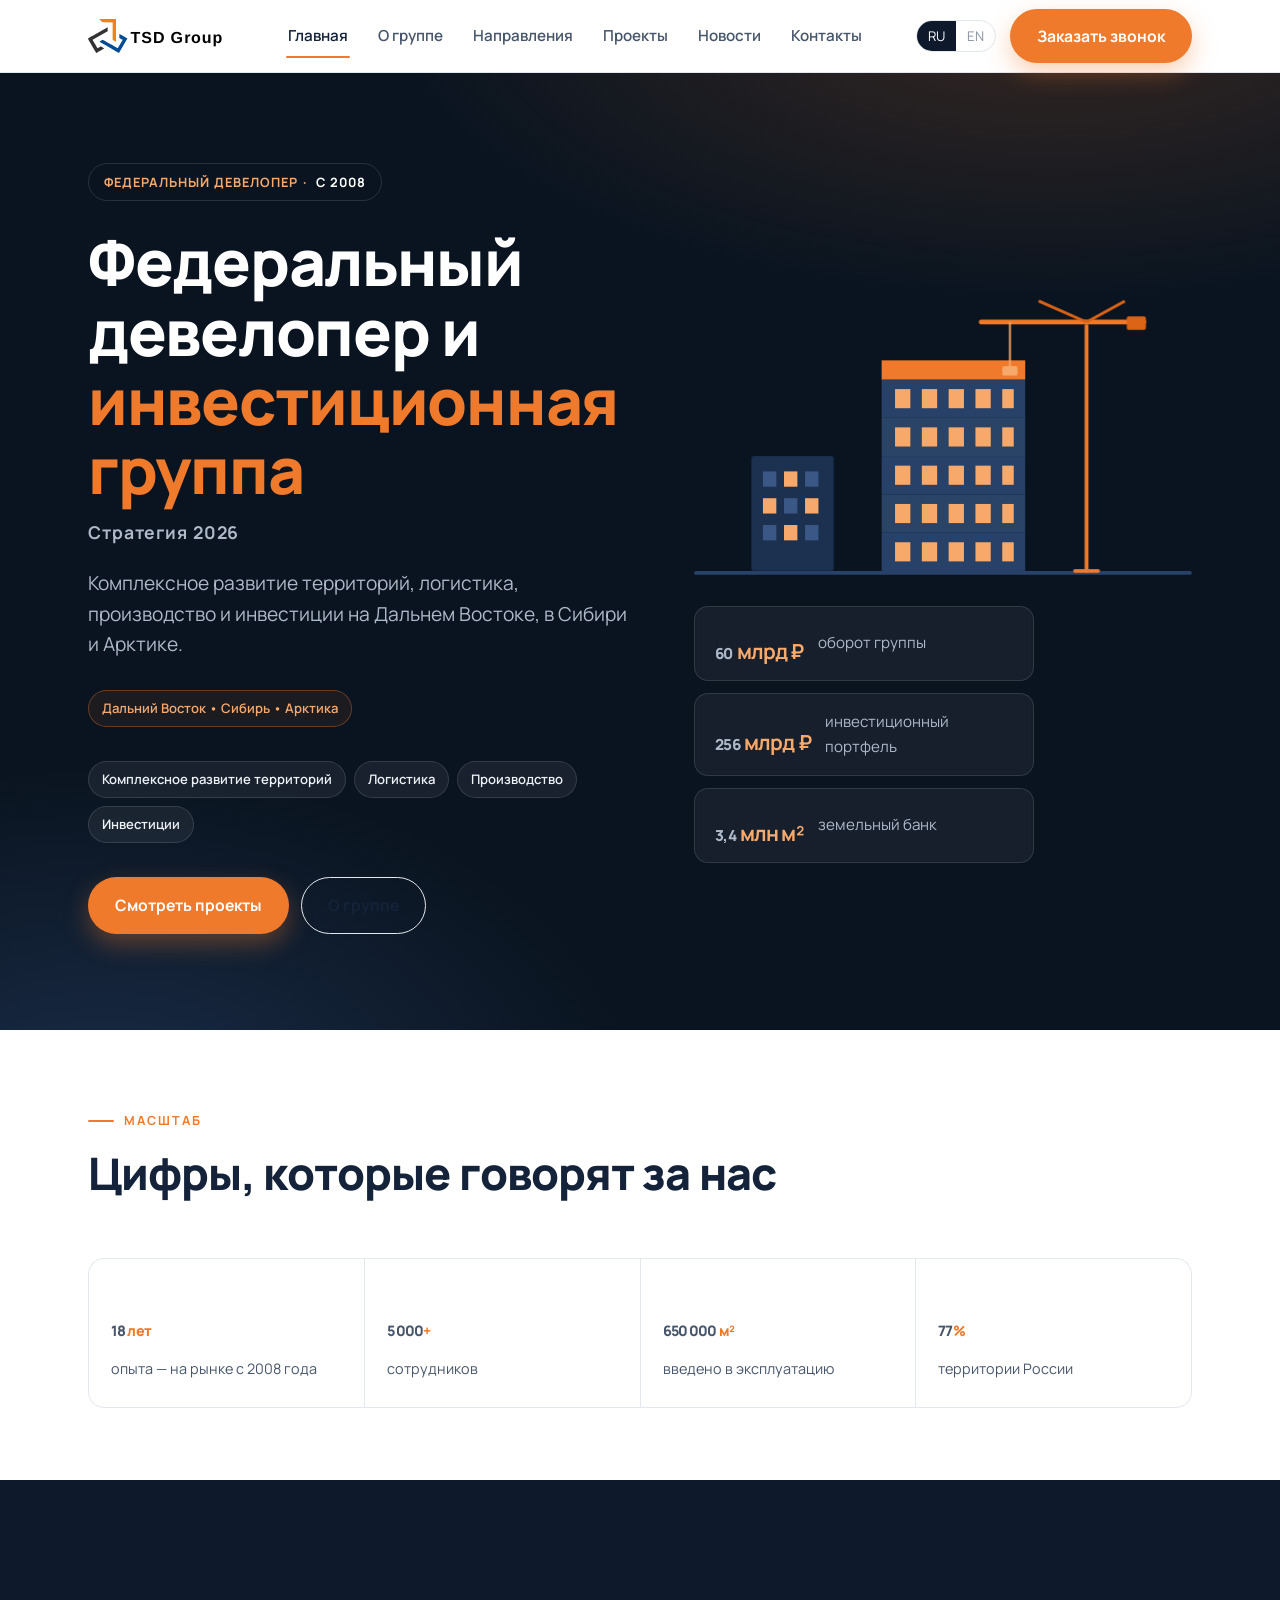
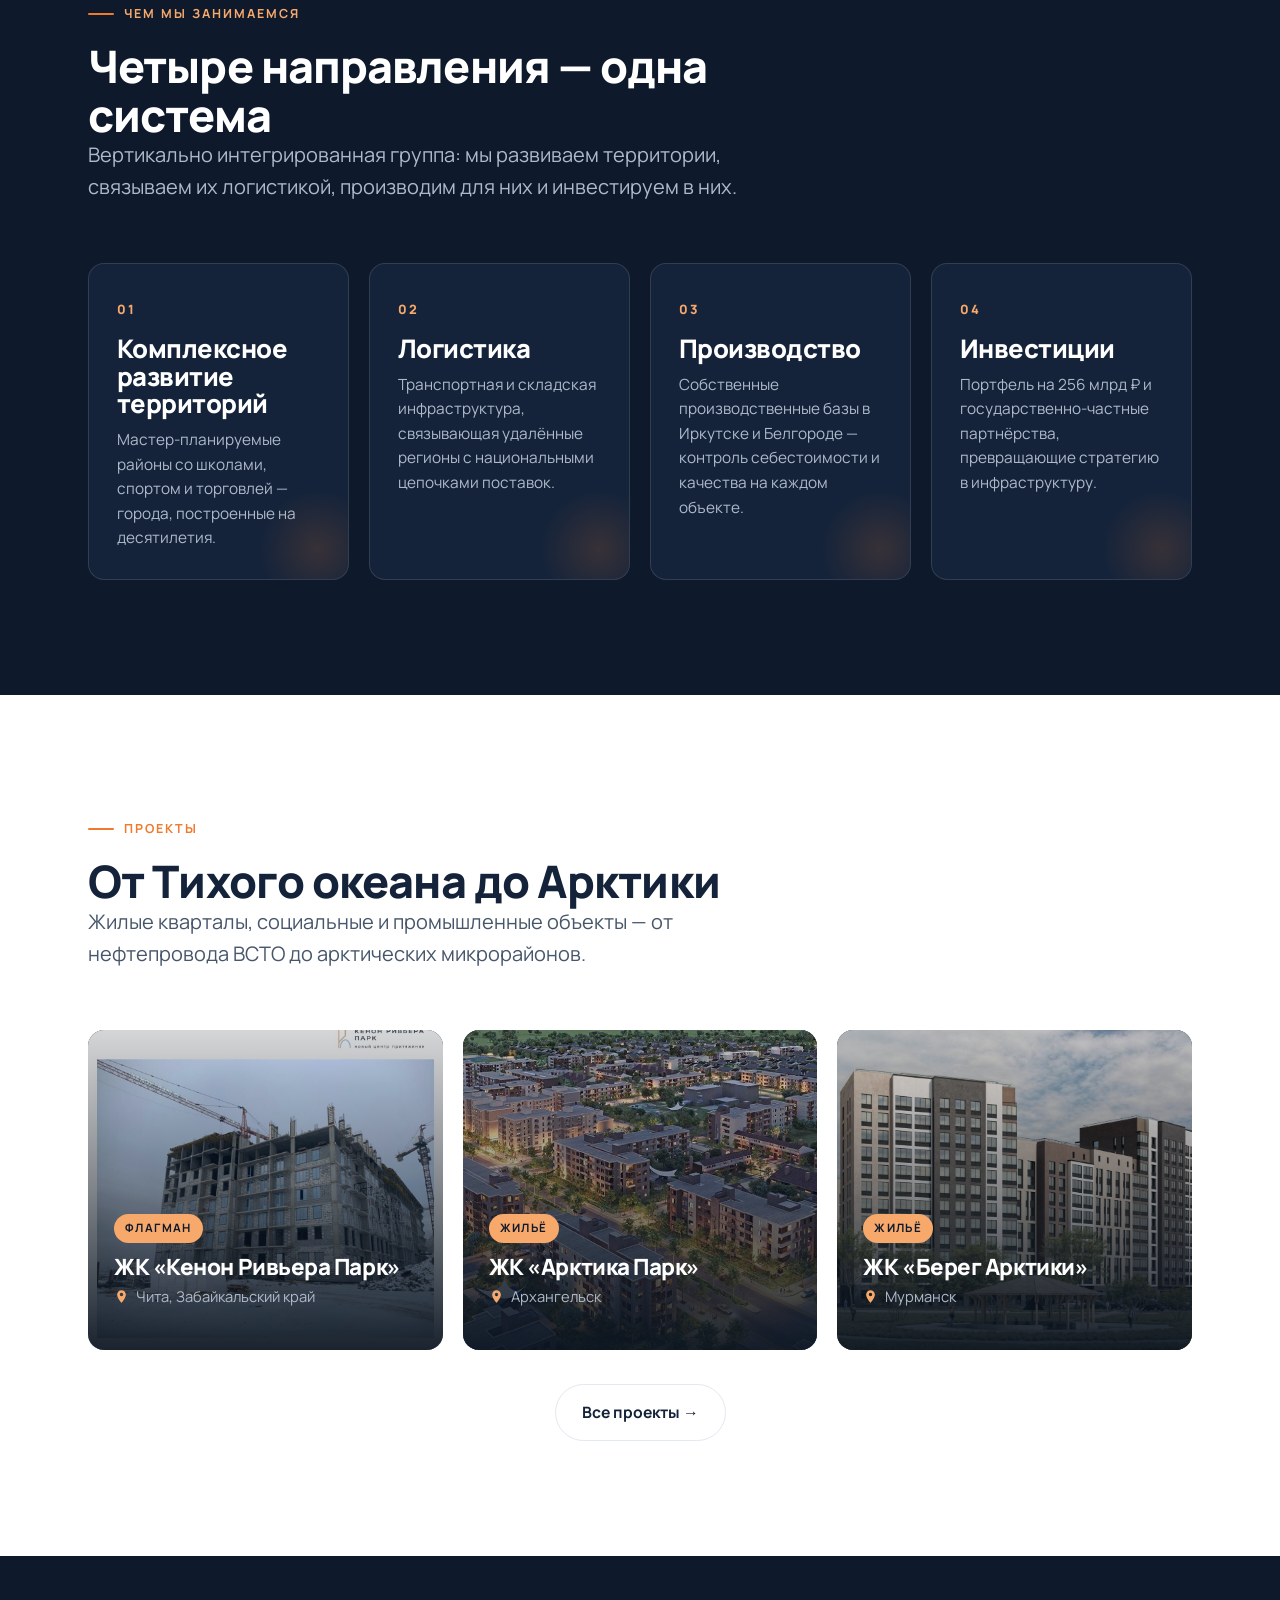
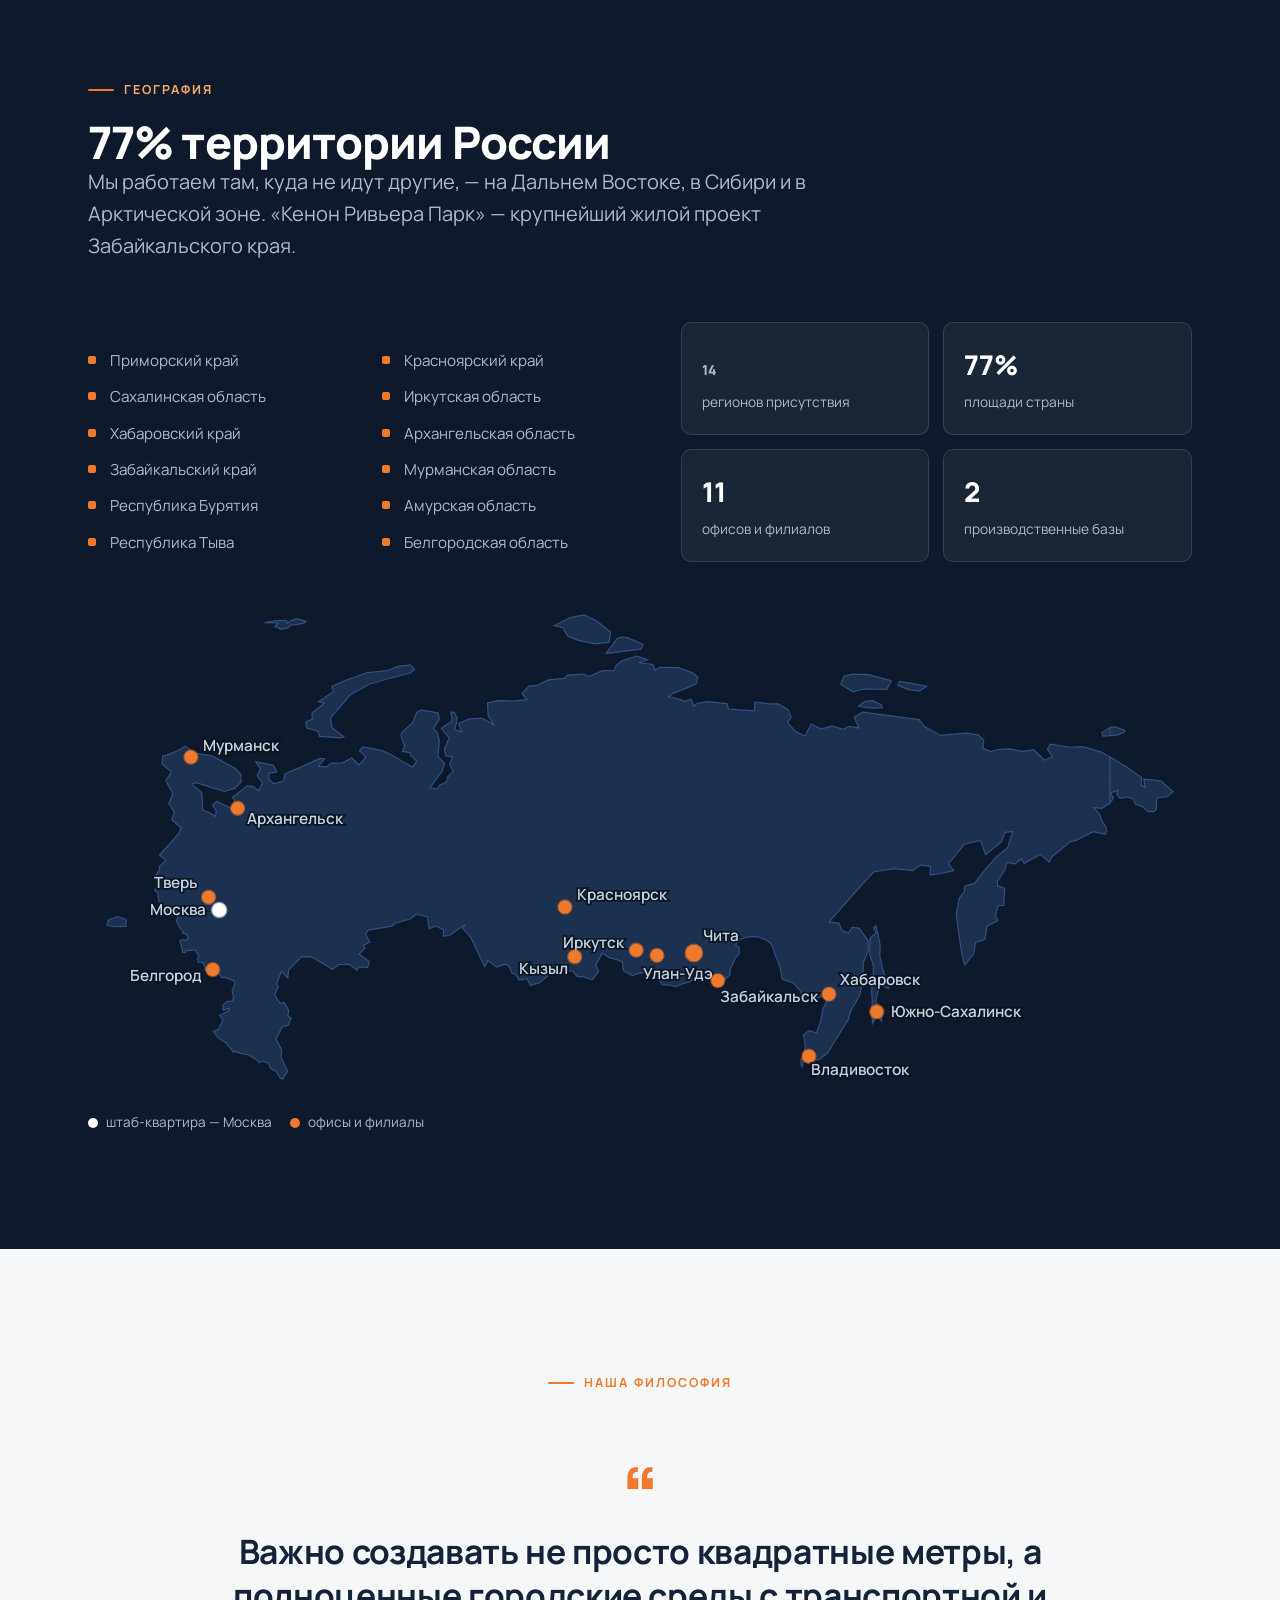
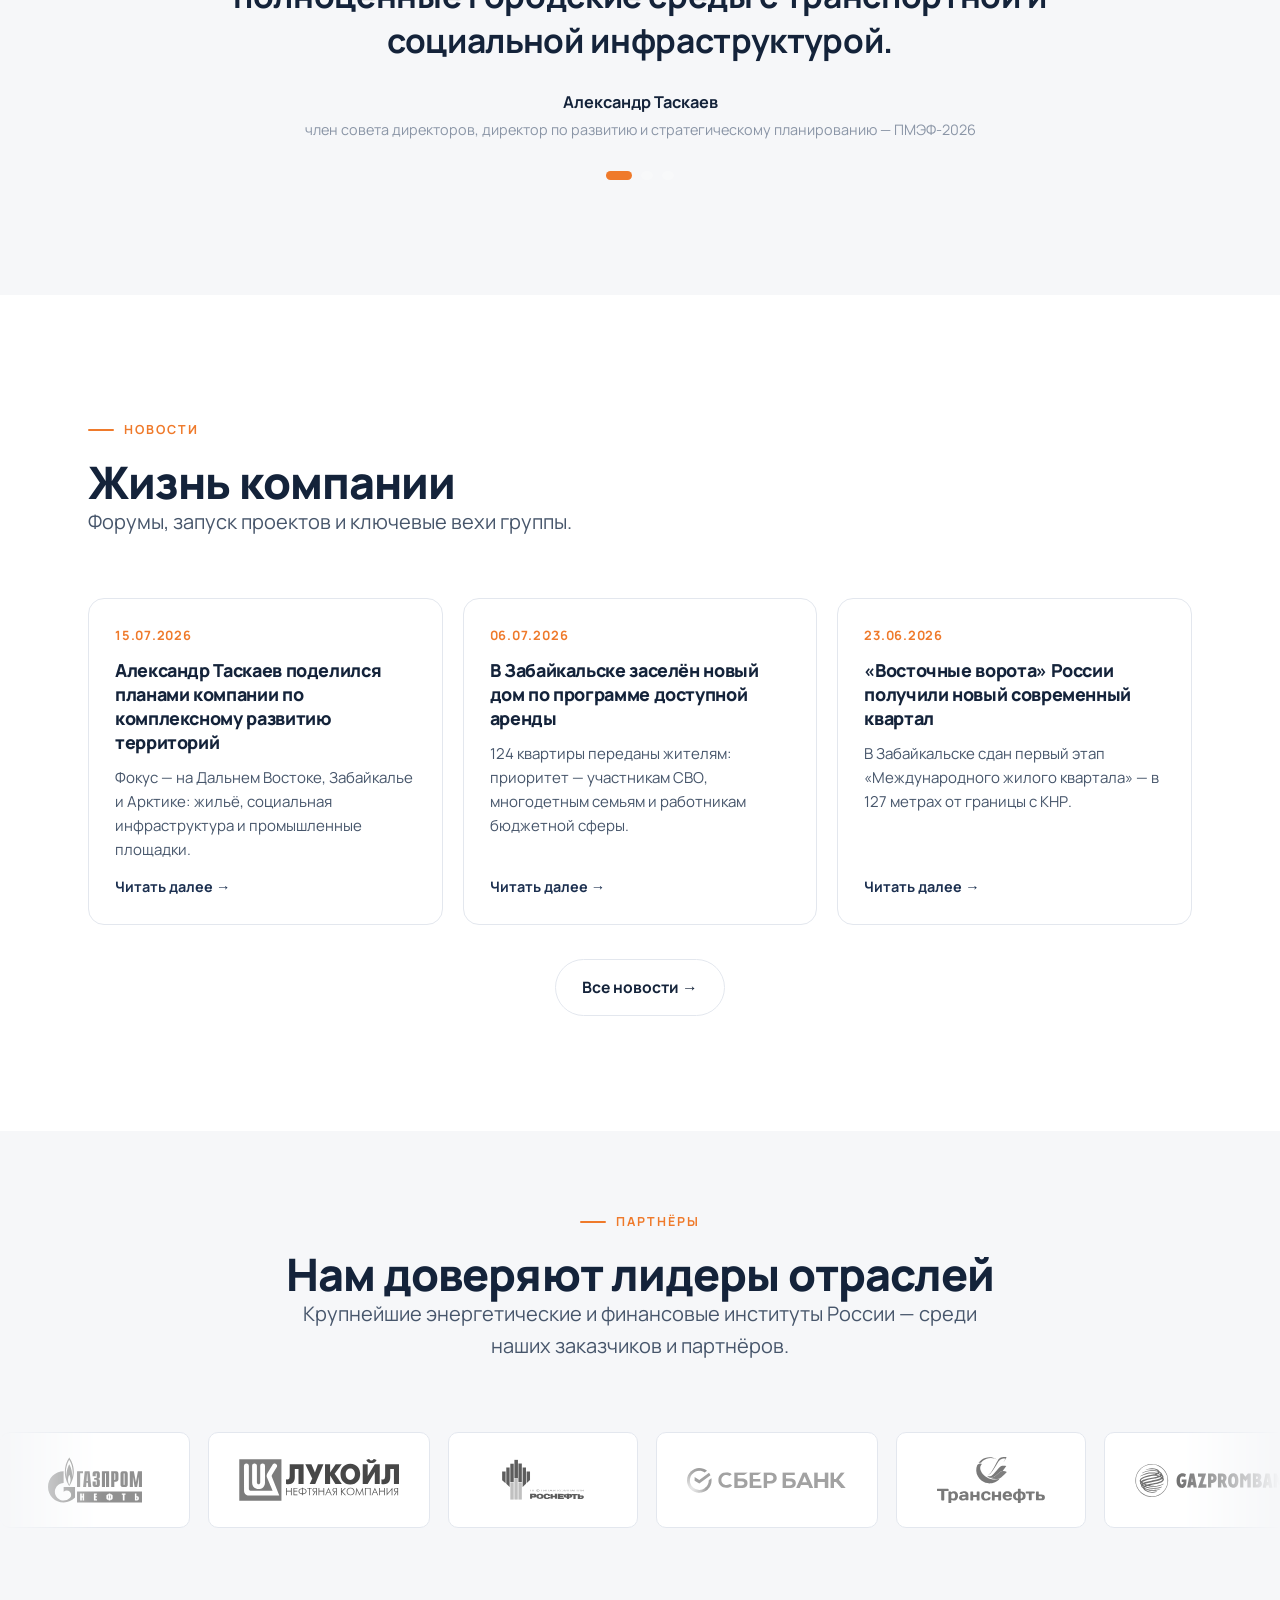
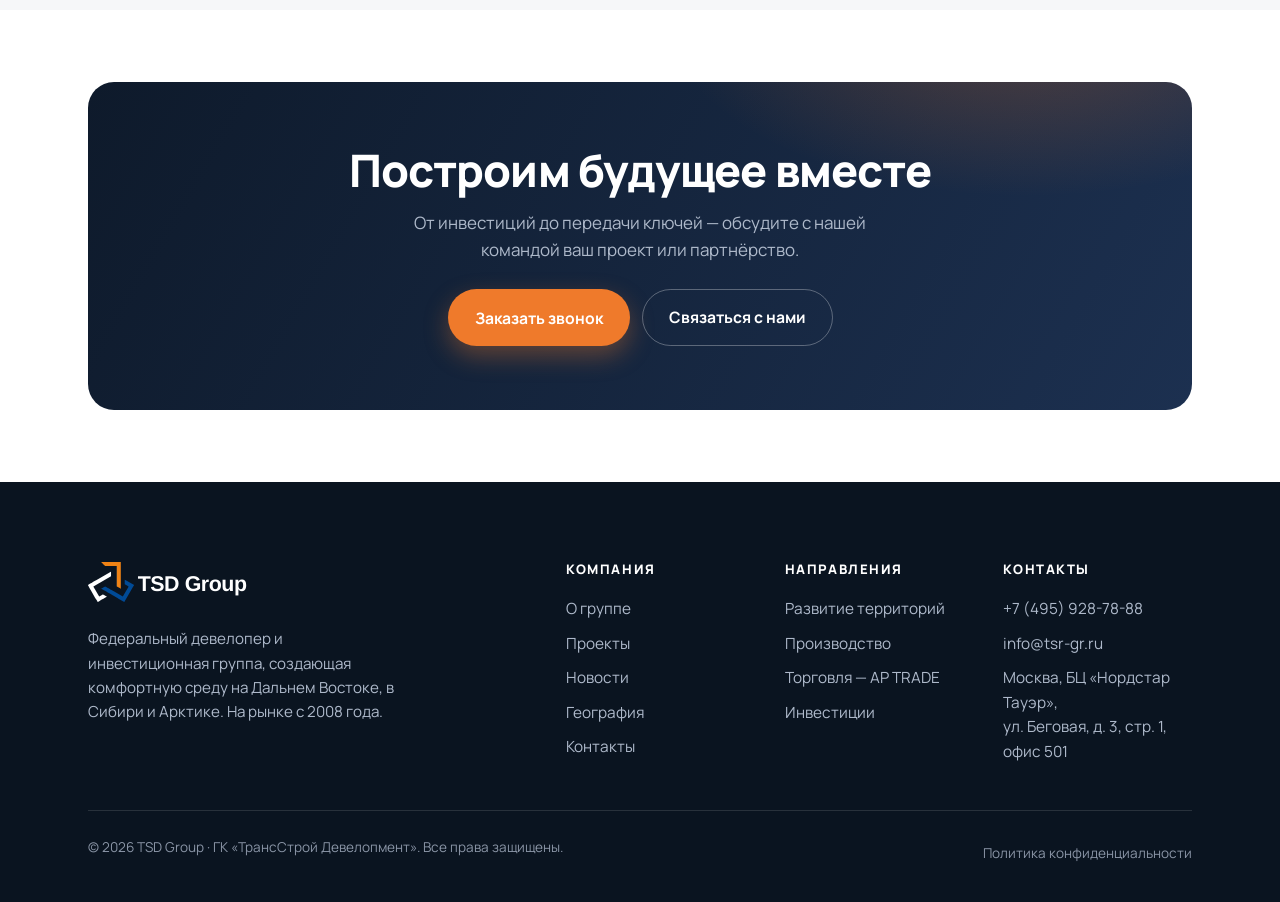
==== index.html @ 7099c29d "Полный контент со старого сайта: новости, партнёры, карта, 11 офисов, производство Данные (перенесен" ====
<!DOCTYPE html>
<html lang="ru">
<head>
  <meta charset="UTF-8" />
  <meta name="viewport" content="width=device-width, initial-scale=1" />
  <title>TSD Group — федеральный девелопер и инвестиционная группа</title>
  <meta name="description" content="TSD Group (ГК «ТрансСтрой Девелопмент») — федеральный девелопер и инвестиционная группа. Комплексное развитие территорий, логистика, производство и инвестиции на Дальнем Востоке, в Сибири и Арктике." />
  <meta property="og:title" content="TSD Group — федеральный девелопер и инвестиционная группа" />
  <meta property="og:description" content="Комплексное развитие территорий, логистика, производство и инвестиции на 77% территории России." />
  <meta property="og:type" content="website" />
  <meta property="og:image" content="https://tsr-gr.ru/assets/img/projects/chita.jpg" />
  <script type="application/ld+json">
  {
    "@context": "https://schema.org",
    "@type": "Organization",
    "name": "TSD Group — ГК «ТрансСтрой Девелопмент»",
    "url": "https://tsr-gr.ru",
    "logo": "https://tsr-gr.ru/assets/img/logo.svg",
    "foundingDate": "2008",
    "address": {
      "@type": "PostalAddress",
      "addressLocality": "Москва",
      "postalCode": "125284",
      "streetAddress": "БЦ «Нордстар Тауэр», ул. Беговая, д. 3, стр. 1, офис 501"
    },
    "contactPoint": {
      "@type": "ContactPoint",
      "telephone": "+7-495-928-78-88",
      "contactType": "customer service",
      "email": "info@tsr-gr.ru"
    }
  }
  </script>
  <link rel="icon" href="assets/img/favicon.svg" type="image/svg+xml" />
  <link rel="preload" href="assets/fonts/manrope-cyrillic.woff2" as="font" type="font/woff2" crossorigin />
  <link rel="preload" href="assets/fonts/manrope-latin.woff2" as="font" type="font/woff2" crossorigin />
  <link rel="stylesheet" href="assets/css/fonts.css" />
  <link rel="stylesheet" href="assets/css/style.css" />
</head>
<body>

  <!-- ============ HEADER ============ -->
  <header class="site-header">
    <div class="container nav">
      <a href="index.html" class="logo" aria-label="TSD Group — на главную">
        <img src="assets/img/logo.svg" alt="TSD Group" style="height:34px;width:auto" />
      </a>

      <nav class="nav__links" aria-label="Основная навигация">
        <a class="nav__link is-active" href="index.html" data-i18n="nav.home">Главная</a>
        <a class="nav__link" href="about.html" data-i18n="nav.about">О группе</a>
        <a class="nav__link" href="services.html" data-i18n="nav.services">Направления</a>
        <a class="nav__link" href="projects.html" data-i18n="nav.projects">Проекты</a>
        <a class="nav__link" href="news.html" data-i18n="nav.news">Новости</a>
        <a class="nav__link" href="contacts.html" data-i18n="nav.contacts">Контакты</a>
      </nav>

      <div class="nav__right">
        <div class="lang" role="group" aria-label="Язык / Language">
          <button data-lang="ru" class="is-active">RU</button>
          <button data-lang="en">EN</button>
        </div>
        <button class="btn btn--primary nav__cta" data-open-callback data-i18n="nav.call">Заказать звонок</button>
        <button class="burger" aria-label="Меню" aria-expanded="false">
          <span></span><span></span><span></span>
        </button>
      </div>
    </div>
  </header>

  <!-- ============ MOBILE DRAWER ============ -->
  <div class="drawer" id="drawer">
    <a href="index.html" data-i18n="nav.home">Главная <span>01</span></a>
    <a href="about.html" data-i18n="nav.about">О группе <span>02</span></a>
    <a href="services.html" data-i18n="nav.services">Направления <span>03</span></a>
    <a href="projects.html" data-i18n="nav.projects">Проекты <span>04</span></a>
    <a href="news.html" data-i18n="nav.news">Новости <span>05</span></a>
    <a href="contacts.html" data-i18n="nav.contacts">Контакты <span>06</span></a>
    <div class="drawer__foot">
      <p>+7 (495) 928-78-88</p>
      <a href="mailto:info@tsr-gr.ru">info@tsr-gr.ru</a>
    </div>
  </div>

  <!-- ============ HERO ============ -->
  <section class="hero">
    <div class="container hero__grid">
      <div class="hero__copy">
        <span class="hero__badge" data-i18n="hero.badge">Федеральный девелопер · <b>с 2008</b></span>
        <h1><span data-i18n="hero.title">Федеральный девелопер и <span class="accent">инвестиционная группа</span></span></h1>
        <p class="hero__year" data-i18n="hero.year">Стратегия 2026</p>
        <p class="hero__sub" data-i18n="hero.sub">Комплексное развитие территорий, логистика, производство и инвестиции на Дальнем Востоке, в Сибири и Арктике.</p>

        <div class="hero__tags">
          <span class="hero__tag hero__tag--geo" data-i18n="hero.geo">Дальний Восток • Сибирь • Арктика</span>
        </div>
        <div class="hero__tags">
          <span class="hero__tag" data-i18n="hero.tag1">Комплексное развитие территорий</span>
          <span class="hero__tag" data-i18n="hero.tag2">Логистика</span>
          <span class="hero__tag" data-i18n="hero.tag3">Производство</span>
          <span class="hero__tag" data-i18n="hero.tag4">Инвестиции</span>
        </div>

        <div class="hero__actions">
          <a href="projects.html" class="btn btn--primary" data-i18n="hero.cta1">Смотреть проекты</a>
          <a href="about.html" class="btn btn--ghost" data-i18n="hero.cta2">О группе</a>
        </div>
      </div>

      <div class="hero__side">
        <div class="hero__visual" aria-hidden="true">
          <!-- Animated construction scene -->
          <svg class="build-scene" viewBox="0 0 520 380" fill="none" xmlns="http://www.w3.org/2000/svg" role="img" aria-label="Строящийся жилой дом">
            <rect x="0" y="352" width="520" height="4" rx="2" fill="#274169"/>
            <g class="floor" style="animation-delay:.05s"><rect x="60" y="232" width="86" height="120" rx="3" fill="#1c3050"/></g>
            <rect class="win" style="animation-delay:.5s" x="72"  y="248" width="14" height="16" fill="#3a5786"/>
            <rect class="win" style="animation-delay:.6s" x="94"  y="248" width="14" height="16" fill="#f7a86b"/>
            <rect class="win" style="animation-delay:.7s" x="116" y="248" width="14" height="16" fill="#3a5786"/>
            <rect class="win" style="animation-delay:.6s" x="72"  y="276" width="14" height="16" fill="#f7a86b"/>
            <rect class="win" style="animation-delay:.7s" x="94"  y="276" width="14" height="16" fill="#3a5786"/>
            <rect class="win" style="animation-delay:.8s" x="116" y="276" width="14" height="16" fill="#f7a86b"/>
            <rect class="win" style="animation-delay:.7s" x="72"  y="304" width="14" height="16" fill="#3a5786"/>
            <rect class="win" style="animation-delay:.8s" x="94"  y="304" width="14" height="16" fill="#f7a86b"/>
            <rect class="win" style="animation-delay:.9s" x="116" y="304" width="14" height="16" fill="#3a5786"/>
            <g class="floor" style="animation-delay:.15s"><rect x="196" y="312" width="150" height="40" fill="#274169"/></g>
            <g class="floor" style="animation-delay:.30s"><rect x="196" y="272" width="150" height="40" fill="#2a4468"/></g>
            <g class="floor" style="animation-delay:.45s"><rect x="196" y="232" width="150" height="40" fill="#274169"/></g>
            <g class="floor" style="animation-delay:.60s"><rect x="196" y="192" width="150" height="40" fill="#2a4468"/></g>
            <g class="floor" style="animation-delay:.75s"><rect x="196" y="152" width="150" height="40" fill="#274169"/></g>
            <g class="floor" style="animation-delay:.90s"><rect x="196" y="132" width="150" height="20" fill="#ef7a2b"/></g>
            <g fill="#f7a86b">
              <rect class="win" style="animation-delay:1.0s" x="210" y="322" width="16" height="20"/>
              <rect class="win" style="animation-delay:1.1s" x="238" y="322" width="16" height="20"/>
              <rect class="win" style="animation-delay:1.0s" x="266" y="322" width="16" height="20"/>
              <rect class="win" style="animation-delay:1.2s" x="294" y="322" width="16" height="20"/>
              <rect class="win" style="animation-delay:1.3s" x="322" y="322" width="12" height="20"/>
              <rect class="win" style="animation-delay:1.1s" x="210" y="282" width="16" height="20"/>
              <rect class="win" style="animation-delay:1.2s" x="238" y="282" width="16" height="20"/>
              <rect class="win" style="animation-delay:1.0s" x="266" y="282" width="16" height="20"/>
              <rect class="win" style="animation-delay:1.3s" x="294" y="282" width="16" height="20"/>
              <rect class="win" style="animation-delay:1.1s" x="322" y="282" width="12" height="20"/>
              <rect class="win" style="animation-delay:1.2s" x="210" y="242" width="16" height="20"/>
              <rect class="win" style="animation-delay:1.3s" x="238" y="242" width="16" height="20"/>
              <rect class="win" style="animation-delay:1.4s" x="266" y="242" width="16" height="20"/>
              <rect class="win" style="animation-delay:1.2s" x="294" y="242" width="16" height="20"/>
              <rect class="win" style="animation-delay:1.3s" x="322" y="242" width="12" height="20"/>
              <rect class="win" style="animation-delay:1.4s" x="210" y="202" width="16" height="20"/>
              <rect class="win" style="animation-delay:1.5s" x="238" y="202" width="16" height="20"/>
              <rect class="win" style="animation-delay:1.4s" x="266" y="202" width="16" height="20"/>
              <rect class="win" style="animation-delay:1.5s" x="294" y="202" width="16" height="20"/>
              <rect class="win" style="animation-delay:1.6s" x="322" y="202" width="12" height="20"/>
              <rect class="win" style="animation-delay:1.5s" x="210" y="162" width="16" height="20"/>
              <rect class="win" style="animation-delay:1.6s" x="238" y="162" width="16" height="20"/>
              <rect class="win" style="animation-delay:1.7s" x="266" y="162" width="16" height="20"/>
              <rect class="win" style="animation-delay:1.6s" x="294" y="162" width="16" height="20"/>
              <rect class="win" style="animation-delay:1.7s" x="322" y="162" width="12" height="20"/>
            </g>
            <g stroke="#ef7a2b" stroke-width="4" stroke-linecap="round">
              <line x1="410" y1="352" x2="410" y2="96"/>
              <line x1="398" y1="352" x2="422" y2="352"/>
            </g>
            <g class="crane-arm">
              <line x1="300" y1="92" x2="470" y2="92" stroke="#ef7a2b" stroke-width="5" stroke-linecap="round"/>
              <line x1="410" y1="92" x2="360" y2="70" stroke="#db6417" stroke-width="3"/>
              <line x1="410" y1="92" x2="450" y2="70" stroke="#db6417" stroke-width="3"/>
              <rect x="452" y="86" width="20" height="14" rx="2" fill="#db6417"/>
              <g class="crane-hook">
                <line x1="330" y1="92" x2="330" y2="138" stroke="#f7a86b" stroke-width="2"/>
                <rect x="322" y="138" width="16" height="10" rx="2" fill="#f7a86b"/>
              </g>
            </g>
          </svg>
        </div>

        <div class="hero__metrics">
          <div class="metric-chip">
            <b><span data-count="60">60</span><small data-i18n="metric.bn">млрд ₽</small></b>
            <span data-i18n="metric.turnover">оборот группы</span>
          </div>
          <div class="metric-chip">
            <b><span data-count="256">256</span><small data-i18n="metric.bn">млрд ₽</small></b>
            <span data-i18n="metric.portfolio">инвестиционный портфель</span>
          </div>
          <div class="metric-chip">
            <b><span data-count="3.4">3,4</span><small data-i18n="metric.m2">млн м²</small></b>
            <span data-i18n="metric.land">земельный банк</span>
          </div>
        </div>
      </div>
    </div>
  </section>

  <!-- ============ STATS ============ -->
  <section class="section section--tight">
    <div class="container">
      <div class="section-head reveal">
        <span class="eyebrow" data-i18n="stats.eyebrow">Масштаб</span>
        <h2 data-i18n="stats.title">Цифры, которые говорят за нас</h2>
      </div>
      <div class="stats reveal">
        <div class="stat"><b><span data-count="18">18</span><span class="u">&nbsp;лет</span></b><span data-i18n="stat.years">опыта — на рынке с 2008 года</span></div>
        <div class="stat"><b><span data-count="5000">5 000</span><span class="u">+</span></b><span data-i18n="stat.staff">сотрудников</span></div>
        <div class="stat"><b><span data-count="650000">650 000</span><span class="u"> м²</span></b><span data-i18n="stat.built">введено в эксплуатацию</span></div>
        <div class="stat"><b><span data-count="77">77</span><span class="u">%</span></b><span data-i18n="stat.coverage">территории России</span></div>
      </div>
    </div>
  </section>

  <!-- ============ DIRECTIONS ============ -->
  <section class="section section--dark" id="directions">
    <div class="container">
      <div class="section-head reveal">
        <span class="eyebrow" data-i18n="dir.eyebrow">Чем мы занимаемся</span>
        <h2 data-i18n="dir.title">Четыре направления — одна система</h2>
        <p class="lead" data-i18n="dir.sub">Вертикально интегрированная группа: мы развиваем территории, связываем их логистикой, производим для них и инвестируем в них.</p>
      </div>
      <div class="grid grid--4">
        <article class="dir reveal" data-delay="0">
          <span class="dir__n">01</span>
          <h3 data-i18n="dir1.t">Комплексное развитие территорий</h3>
          <p data-i18n="dir1.d">Мастер-планируемые районы со школами, спортом и торговлей — города, построенные на десятилетия.</p>
        </article>
        <article class="dir reveal" data-delay="1">
          <span class="dir__n">02</span>
          <h3 data-i18n="dir2.t">Логистика</h3>
          <p data-i18n="dir2.d">Транспортная и складская инфраструктура, связывающая удалённые регионы с национальными цепочками поставок.</p>
        </article>
        <article class="dir reveal" data-delay="2">
          <span class="dir__n">03</span>
          <h3 data-i18n="dir3.t">Производство</h3>
          <p data-i18n="dir3.d">Собственные производственные базы в Иркутске и Белгороде — контроль себестоимости и качества на каждом объекте.</p>
        </article>
        <article class="dir reveal" data-delay="3">
          <span class="dir__n">04</span>
          <h3 data-i18n="dir4.t">Инвестиции</h3>
          <p data-i18n="dir4.d">Портфель на 256 млрд ₽ и государственно-частные партнёрства, превращающие стратегию в инфраструктуру.</p>
        </article>
      </div>
    </div>
  </section>

  <!-- ============ PROJECTS ============ -->
  <section class="section" id="projects">
    <div class="container">
      <div class="section-head reveal">
        <span class="eyebrow" data-i18n="proj.eyebrow">Проекты</span>
        <h2 data-i18n="proj.title">От Тихого океана до Арктики</h2>
        <p class="lead" data-i18n="proj.sub">Жилые кварталы, социальные и промышленные объекты — от нефтепровода ВСТО до арктических микрорайонов.</p>
      </div>
      <div class="grid grid--3">
        <a href="projects.html" class="project project--photo reveal" data-delay="0">
          <div class="project__bg" style="background-image:url('assets/img/projects/chita.jpg')"></div>
          <div class="project__body">
            <span class="project__tag" data-i18n="proj.flag">Флагман</span>
            <h3>ЖК «Кенон Ривьера Парк»</h3>
            <span class="project__loc"><svg viewBox="0 0 24 24" fill="currentColor"><path d="M12 2a7 7 0 0 0-7 7c0 5 7 13 7 13s7-8 7-13a7 7 0 0 0-7-7zm0 9.5A2.5 2.5 0 1 1 12 6a2.5 2.5 0 0 1 0 5.5z"/></svg>Чита, Забайкальский край</span>
            <p data-i18n="proj.chita.d">Крупнейший жилой проект Забайкалья: 392 784 м², 6 468 квартир, дворы без машин у озера Кенон.</p>
          </div>
        </a>
        <a href="projects.html" class="project project--photo reveal" data-delay="1">
          <div class="project__bg" style="background-image:url('assets/img/projects/arkhangelsk.jpg')"></div>
          <div class="project__body">
            <span class="project__tag" data-i18n="proj.residential">Жильё</span>
            <h3>ЖК «Арктика Парк»</h3>
            <span class="project__loc"><svg viewBox="0 0 24 24" fill="currentColor"><path d="M12 2a7 7 0 0 0-7 7c0 5 7 13 7 13s7-8 7-13a7 7 0 0 0-7-7zm0 9.5A2.5 2.5 0 1 1 12 6a2.5 2.5 0 0 1 0 5.5z"/></svg>Архангельск</span>
            <p data-i18n="proj.arkhan.d">Микрорайон на 200 га и 1,1 млн м² жилья: школы, аквапарк, Дворец спорта. Инвестиции — 171 млрд ₽.</p>
          </div>
        </a>
        <a href="projects.html" class="project project--photo reveal" data-delay="2">
          <div class="project__bg" style="background-image:url('assets/img/projects/murmansk-bereg.jpg')"></div>
          <div class="project__body">
            <span class="project__tag" data-i18n="proj.residential">Жильё</span>
            <h3>ЖК «Берег Арктики»</h3>
            <span class="project__loc"><svg viewBox="0 0 24 24" fill="currentColor"><path d="M12 2a7 7 0 0 0-7 7c0 5 7 13 7 13s7-8 7-13a7 7 0 0 0-7-7zm0 9.5A2.5 2.5 0 1 1 12 6a2.5 2.5 0 0 1 0 5.5z"/></svg>Мурманск</span>
            <p data-i18n="proj.murmansk.d">Микрорайон на 225 390 м² и 3 941 квартиру за Полярным кругом. Инвестиции — 27 млрд ₽.</p>
          </div>
        </a>
      </div>
      <div style="text-align:center;margin-top:34px" class="reveal">
        <a href="projects.html" class="btn btn--ghost" style="border-color:var(--line)" data-i18n="proj.all">Все проекты →</a>
      </div>
    </div>
  </section>

  <!-- ============ GEOGRAPHY + MAP ============ -->
  <section class="section section--dark" id="geo">
    <div class="container">
      <div class="section-head reveal">
        <span class="eyebrow" data-i18n="geo.eyebrow">География</span>
        <h2 data-i18n="geo.title">77% территории России</h2>
        <p class="lead" data-i18n="geo.sub">Мы работаем там, куда не идут другие, — на Дальнем Востоке, в Сибири и в Арктической зоне. «Кенон Ривьера Парк» — крупнейший жилой проект Забайкальского края.</p>
      </div>
      <div class="geo">
        <div class="reveal">
          <ul class="geo__list">
            <li>Приморский край</li>
            <li>Сахалинская область</li>
            <li>Хабаровский край</li>
            <li>Забайкальский край</li>
            <li>Республика Бурятия</li>
            <li>Республика Тыва</li>
            <li>Красноярский край</li>
            <li>Иркутская область</li>
            <li>Архангельская область</li>
            <li>Мурманская область</li>
            <li>Амурская область</li>
            <li>Белгородская область</li>
          </ul>
        </div>
        <div class="geo__stats reveal" data-delay="1">
          <div class="geo__stat"><b><span data-count="14">14</span></b><span data-i18n="geo.s1">регионов присутствия</span></div>
          <div class="geo__stat"><b>77%</b><span data-i18n="geo.s2">площади страны</span></div>
          <div class="geo__stat"><b>11</b><span data-i18n="geo.s3">офисов и филиалов</span></div>
          <div class="geo__stat"><b>2</b><span data-i18n="geo.s4">производственные базы</span></div>
        </div>
      </div>
      <div class="map-wrap reveal">
        <svg class="rumap" viewBox="0 0 932 424" xmlns="http://www.w3.org/2000/svg" role="img" aria-label="Карта присутствия TSD Group: от Белгорода до Южно-Сахалинска">
<path class="land" d="M670.7,314.0 676.0,331.3 668.2,328.1 665.0,342.2 670.1,352.2 670.0,359.0 666.0,353.1 662.5,360.7 661.5,352.5 662.1,343.0 661.5,332.4 662.7,325.0 663.0,312.0 659.9,302.4 660.3,289.0 665.2,284.5 663.1,280.0 665.5,278.6 666.8,285.1 668.7,294.5 668.5,304.1 670.7,314.0ZM32.2,279.0 22.5,279.2 16.0,278.0 17.2,273.7 24.5,270.6 30.0,272.3 32.4,273.8 31.8,276.5 32.2,279.0ZM889.0,159.3 892.6,161.7 891.3,154.6 905.7,156.1 916.0,165.2 910.8,169.5 902.1,170.5 902.0,180.0 899.9,182.0 894.9,181.8 890.9,178.3 883.9,175.5 882.7,171.3 877.3,169.7 871.3,170.9 868.5,167.5 869.6,163.9 863.3,166.2 865.7,170.8 862.7,174.9 862.7,136.0 875.6,143.5 889.4,153.2 889.0,159.3ZM862.7,117.8 856.9,118.3 855.9,115.2 862.7,111.1 862.7,117.8ZM869.6,117.2 862.7,117.8 862.7,111.1 863.3,110.7 867.8,110.7 875.5,113.5 875.0,114.8 869.6,117.2ZM670.5,94.5 662.5,94.6 651.6,93.5 650.7,93.0 655.7,89.1 662.3,88.2 669.8,92.0 670.5,94.5ZM708.1,76.2 702.0,80.1 693.6,79.2 683.8,75.4 685.0,72.2 694.9,73.7 708.1,76.2ZM678.3,71.6 674.2,78.8 654.7,78.5 645.9,80.9 635.5,74.5 638.3,67.8 645.3,66.0 659.2,66.4 678.3,71.6ZM216.0,118.9 212.9,119.7 195.6,118.5 194.2,114.1 184.7,111.5 183.9,106.2 189.3,104.1 189.1,98.8 199.6,90.5 194.7,89.3 207.4,80.7 205.9,76.3 217.8,71.1 235.2,64.8 252.8,63.0 261.8,59.4 272.1,58.1 275.8,62.0 272.2,65.0 253.5,69.9 237.4,74.5 221.0,83.8 213.1,93.3 204.8,102.7 205.9,110.9 216.0,118.9ZM477.0,57.8 478.5,62.6 483.3,60.2 498.7,60.4 510.6,65.1 514.9,68.8 513.5,73.9 507.7,76.7 493.8,82.2 489.9,85.1 496.4,86.4 504.2,88.9 509.0,87.1 511.7,93.3 514.0,90.8 522.4,89.2 539.4,90.9 540.7,95.4 562.7,96.9 563.0,89.4 574.2,91.1 582.7,91.1 591.2,96.2 593.6,102.5 590.5,106.6 597.1,114.2 605.4,118.2 610.5,108.0 619.0,112.4 628.0,109.7 638.2,112.7 642.1,110.0 650.8,111.4 646.9,102.3 653.9,98.1 701.6,104.4 706.1,110.2 719.9,117.7 741.3,115.8 751.8,117.4 756.2,121.5 755.5,128.6 762.0,131.4 769.1,129.4 778.5,129.1 788.4,131.1 798.4,130.0 807.6,138.7 814.2,135.5 809.9,129.3 812.3,125.0 829.1,127.7 840.1,127.1 855.3,131.8 862.7,136.0 862.7,174.9 862.6,175.0 855.8,179.3 849.0,178.6 853.8,183.8 856.9,191.8 859.3,194.5 860.0,198.5 858.6,201.1 848.7,199.0 834.0,206.3 829.3,207.4 821.2,214.3 813.5,220.3 811.6,224.7 804.1,218.0 790.3,225.7 787.9,222.0 782.8,226.2 775.7,224.9 774.0,231.3 767.7,240.8 767.9,244.7 773.9,246.9 773.2,261.1 768.3,261.5 766.0,269.6 768.2,273.9 759.0,278.8 757.2,290.0 749.3,292.4 747.7,302.3 740.1,311.4 738.2,304.7 735.9,290.4 732.9,268.7 735.5,255.2 739.9,249.3 740.2,244.8 748.4,242.6 757.9,230.3 766.9,220.2 776.4,212.4 780.7,198.7 774.3,199.5 771.1,207.5 757.7,218.3 753.4,206.3 739.7,209.6 726.5,226.0 730.9,231.9 719.1,234.5 710.9,235.5 711.3,228.4 703.1,227.0 696.6,231.8 680.4,230.1 663.1,233.0 645.9,252.0 625.7,275.1 634.0,276.3 636.6,282.4 641.8,284.6 645.1,279.7 650.9,280.4 658.6,291.1 658.7,299.4 654.6,309.2 654.2,320.8 651.8,336.5 643.8,350.6 642.0,357.3 634.9,368.7 627.8,380.0 624.4,385.8 617.3,391.5 614.0,391.6 610.7,386.9 603.6,394.0 602.8,397.3 602.0,395.6 602.0,390.6 604.7,390.3 605.4,378.8 604.1,370.4 608.6,367.0 615.0,368.7 618.5,359.2 620.4,348.5 622.4,344.9 625.2,336.1 616.5,339.0 611.9,342.9 603.9,342.9 601.7,333.7 595.5,326.7 586.3,323.6 584.3,314.1 582.5,308.1 580.5,303.9 577.2,294.0 572.6,290.4 564.7,287.5 557.7,287.8 551.1,289.5 546.8,294.4 549.7,296.7 549.7,302.1 546.8,305.2 542.0,315.6 542.1,319.9 534.6,326.1 528.3,322.4 522.0,323.2 519.2,319.9 516.1,318.9 508.3,325.7 501.4,327.4 496.5,329.8 489.9,328.2 485.0,328.3 481.8,323.3 476.6,318.6 471.3,317.3 464.6,318.6 459.6,320.4 452.1,316.3 451.1,309.0 444.9,306.5 440.1,305.3 434.2,301.3 428.7,311.4 430.9,317.2 425.8,324.0 418.1,321.5 412.9,321.1 409.3,316.6 403.8,316.4 399.2,313.4 391.2,318.0 381.1,326.5 375.5,328.1 373.5,328.9 370.7,323.0 363.9,324.3 361.6,320.1 357.9,318.2 355.4,312.6 352.5,310.8 344.9,313.3 337.6,307.7 334.8,312.8 323.0,288.0 316.3,280.5 318.2,277.4 305.0,286.6 299.9,287.2 300.3,281.9 293.6,278.5 288.0,280.9 286.4,270.8 276.9,268.7 272.1,272.7 258.9,276.3 256.4,278.7 236.6,282.1 234.2,285.5 238.0,292.2 232.9,294.7 233.9,297.4 228.8,302.1 237.4,308.8 236.1,313.5 228.7,313.1 227.1,316.0 220.4,310.9 212.0,311.1 206.4,315.2 200.1,311.3 188.5,304.5 180.3,304.7 169.4,315.4 168.7,322.5 163.3,316.8 159.1,327.6 160.6,329.6 157.5,337.0 162.0,343.6 165.9,343.3 169.3,349.8 168.8,354.9 171.5,356.5 169.1,362.2 163.9,363.9 158.7,373.9 163.5,383.2 163.0,389.8 168.7,401.3 165.6,405.2 164.7,407.7 162.3,407.1 158.7,401.1 157.2,400.8 153.9,398.5 152.3,394.5 147.4,392.5 144.2,394.0 143.2,392.2 136.0,387.5 128.3,385.9 123.8,384.3 123.2,385.4 116.4,377.2 110.4,373.5 105.8,367.7 109.7,366.2 114.1,358.0 111.1,354.1 118.9,350.1 118.8,348.0 114.0,349.6 114.2,345.2 116.9,342.5 122.0,341.8 122.8,338.5 121.7,333.2 123.8,328.0 123.8,325.2 116.0,322.0 112.9,322.1 109.6,317.5 105.6,319.1 98.9,315.6 99.0,313.7 97.1,309.5 92.9,309.0 92.5,306.0 93.8,304.0 90.4,298.5 84.9,299.4 83.3,298.9 82.0,301.1 80.0,300.7 78.7,294.5 77.5,291.3 78.5,290.3 82.8,290.7 84.8,288.5 83.3,285.9 79.7,284.2 80.1,282.5 77.9,280.7 74.6,274.3 75.7,271.6 75.2,267.1 70.0,264.7 67.3,265.9 66.5,263.5 61.0,261.0 59.3,255.2 58.8,250.5 56.3,248.3 58.5,245.2 57.0,236.1 60.7,230.4 59.9,228.7 65.9,223.3 60.4,218.7 71.7,206.2 76.6,200.6 78.6,195.6 70.8,188.9 72.9,182.5 68.2,175.2 71.7,166.9 65.6,155.8 70.5,148.4 62.4,141.9 63.2,135.0 67.4,134.1 76.4,130.2 81.9,126.8 90.5,132.7 105.0,135.1 124.9,146.1 129.0,150.7 129.3,157.2 123.5,162.4 114.9,165.0 91.3,157.6 87.4,158.8 96.0,166.0 96.4,170.5 96.7,180.5 103.5,183.4 107.6,186.0 108.3,181.2 105.1,177.0 108.5,173.3 121.3,179.4 125.7,177.0 122.1,169.9 134.5,160.3 139.3,160.9 144.3,164.3 147.3,157.6 142.9,151.8 145.5,145.9 141.6,139.9 156.4,143.0 159.4,148.5 152.7,149.7 152.8,155.1 156.9,158.5 165.1,156.3 166.4,150.1 177.4,145.5 195.8,137.1 199.8,137.5 194.6,143.5 201.2,144.5 204.9,141.2 214.8,140.9 222.7,136.8 228.7,142.7 234.7,136.3 229.2,130.6 231.9,127.4 247.5,130.3 254.8,133.4 274.0,144.5 277.5,139.4 272.1,134.3 272.0,132.2 265.6,131.2 267.3,126.6 264.5,119.0 264.4,115.9 274.1,107.0 277.6,98.1 281.5,96.2 295.5,98.8 296.6,104.2 291.6,112.1 294.9,115.3 296.6,122.1 295.4,135.5 301.2,141.5 298.9,148.0 288.6,161.9 294.6,163.3 296.7,159.8 302.5,157.3 303.9,152.4 308.5,147.8 305.4,142.2 307.9,135.8 302.1,135.0 300.8,129.5 305.0,119.7 298.2,111.8 307.6,105.2 306.4,98.2 309.1,98.0 311.8,103.4 309.7,112.9 315.4,114.6 313.0,107.6 321.8,103.8 332.8,103.2 342.5,108.8 337.8,100.7 337.3,90.3 346.5,88.3 359.2,88.7 370.6,87.4 366.4,82.3 372.5,75.9 378.5,75.7 388.8,70.8 402.7,69.5 404.5,66.8 418.4,65.9 422.7,68.1 434.5,62.9 444.2,63.1 445.7,58.9 450.7,54.7 463.2,50.7 472.3,53.9 465.1,56.3 477.0,57.8ZM467.0,44.8 437.3,48.5 446.9,35.7 451.2,34.6 455.2,35.2 468.6,40.8 467.0,44.8ZM182.2,22.9 175.1,24.2 170.4,24.9 169.6,26.5 163.5,28.1 157.7,25.8 160.7,22.8 149.0,22.5 159.3,20.7 167.3,20.6 168.4,23.2 171.4,20.8 176.4,19.2 184.2,21.4 182.2,22.9ZM439.9,39.1 428.4,40.4 413.7,37.5 404.9,33.8 400.9,26.8 393.7,24.9 407.4,18.2 418.8,16.0 429.1,20.9 441.2,30.4 439.9,39.1Z"/>
<g class="city city--hq"><circle class="halo" cx="110.8" cy="265.1" r="6"/><circle class="dot" cx="110.8" cy="265.1" r="6"/><text x="99.8" y="269.1" text-anchor="end">Москва</text></g>
<g class="city city--n"><circle class="halo" cx="101.8" cy="254.3" r="5.5"/><circle class="dot" cx="101.8" cy="254.3" r="5.5"/><text x="92.8" y="246.3" text-anchor="end">Тверь</text></g>
<g class="city city--n"><circle class="halo" cx="105.3" cy="315.4" r="5.5"/><circle class="dot" cx="105.3" cy="315.4" r="5.5"/><text x="96.3" y="325.4" text-anchor="end">Белгород</text></g>
<g class="city city--n"><circle class="halo" cx="126.3" cy="179.2" r="5.5"/><circle class="dot" cx="126.3" cy="179.2" r="5.5"/><text x="134.3" y="192.2" text-anchor="start">Архангельск</text></g>
<g class="city city--n"><circle class="halo" cx="86.9" cy="136.0" r="5.5"/><circle class="dot" cx="86.9" cy="136.0" r="5.5"/><text x="96.9" y="131.0" text-anchor="start">Мурманск</text></g>
<g class="city city--n"><circle class="halo" cx="402.6" cy="262.6" r="5.5"/><circle class="dot" cx="402.6" cy="262.6" r="5.5"/><text x="412.6" y="256.6" text-anchor="start">Красноярск</text></g>
<g class="city city--n"><circle class="halo" cx="462.8" cy="299.0" r="5.5"/><circle class="dot" cx="462.8" cy="299.0" r="5.5"/><text x="452.8" y="297.0" text-anchor="end">Иркутск</text></g>
<g class="city city--n"><circle class="halo" cx="410.9" cy="304.5" r="5.5"/><circle class="dot" cx="410.9" cy="304.5" r="5.5"/><text x="404.9" y="319.5" text-anchor="end">Кызыл</text></g>
<g class="city city--n"><circle class="halo" cx="480.3" cy="303.4" r="5.5"/><circle class="dot" cx="480.3" cy="303.4" r="5.5"/><text x="468.3" y="323.4" text-anchor="start">Улан-Удэ</text></g>
<g class="city city--flag"><circle class="halo" cx="511.5" cy="301.4" r="7"/><circle class="dot" cx="511.5" cy="301.4" r="7"/><text x="519.5" y="291.4" text-anchor="start">Чита</text></g>
<g class="city city--n"><circle class="halo" cx="531.7" cy="324.7" r="5.5"/><circle class="dot" cx="531.7" cy="324.7" r="5.5"/><text x="533.7" y="342.7" text-anchor="start">Забайкальск</text></g>
<g class="city city--n"><circle class="halo" cx="625.5" cy="336.1" r="5.5"/><circle class="dot" cx="625.5" cy="336.1" r="5.5"/><text x="634.5" y="328.1" text-anchor="start">Хабаровск</text></g>
<g class="city city--n"><circle class="halo" cx="608.6" cy="388.5" r="5.5"/><circle class="dot" cx="608.6" cy="388.5" r="5.5"/><text x="610.6" y="404.5" text-anchor="start">Владивосток</text></g>
<g class="city city--n"><circle class="halo" cx="665.9" cy="351.0" r="5.5"/><circle class="dot" cx="665.9" cy="351.0" r="5.5"/><text x="677.9" y="355.0" text-anchor="start">Южно-Сахалинск</text></g>
</svg>
        <div class="map-legend">
          <span class="hq"><i></i><span data-i18n="map.legend.hq">штаб-квартира — Москва</span></span>
          <span><i></i><span data-i18n="map.legend.office">офисы и филиалы</span></span>
        </div>
      </div>
    </div>
  </section>

  <!-- ============ QUOTES ============ -->
  <section class="section section--paper">
    <div class="container">
      <div class="section-head reveal" style="text-align:center;margin-inline:auto">
        <span class="eyebrow" style="justify-content:center" data-i18n="quote.eyebrow">Наша философия</span>
      </div>
      <div class="qslider reveal">
        <div class="qslide is-active">
          <div class="quote-block">
            <div class="mark">“</div>
            <blockquote data-i18n="quote1.t">Важно создавать не просто квадратные метры, а полноценные городские среды с транспортной и социальной инфраструктурой.</blockquote>
            <div class="quote-author"><b data-i18n="quote1.a">Александр Таскаев</b><span data-i18n="quote1.r">член совета директоров, директор по развитию и стратегическому планированию — ПМЭФ-2026</span></div>
          </div>
        </div>
        <div class="qslide">
          <div class="quote-block">
            <div class="mark">“</div>
            <blockquote data-i18n="quote2.t">Мы повышаем качество жизни людей и будущих поколений, используя передовые технологии и вклад лучших специалистов. Ответственность перед людьми — главное условие доверия к компании.</blockquote>
            <div class="quote-author"><b data-i18n="quote2.a">TSD Group</b><span data-i18n="quote2.r">миссия группы компаний</span></div>
          </div>
        </div>
        <div class="qslide">
          <div class="quote-block">
            <div class="mark">“</div>
            <blockquote data-i18n="quote3.t">Устойчивое развитие возможно только при сочетании промышленной базы, логистической инфраструктуры, девелоперских компетенций и международного партнёрства.</blockquote>
            <div class="quote-author"><b data-i18n="quote3.a">Александр Таскаев</b><span data-i18n="quote3.r">из интервью РБК ТВ, программа Industries SPB</span></div>
          </div>
        </div>
        <div class="qdots" role="tablist" aria-label="Цитаты"></div>
      </div>
    </div>
  </section>

  <!-- ============ NEWS ============ -->
  <section class="section">
    <div class="container">
      <div class="section-head reveal">
        <span class="eyebrow" data-i18n="news.eyebrow">Новости</span>
        <h2 data-i18n="news.title">Жизнь компании</h2>
        <p class="lead" data-i18n="news.sub">Форумы, запуск проектов и ключевые вехи группы.</p>
      </div>
      <div class="grid grid--3">
        <a href="news.html" class="news-card reveal" data-delay="0">
          <time datetime="2026-07-15">15.07.2026</time>
          <h3>Александр Таскаев поделился планами компании по комплексному развитию территорий</h3>
          <p>Фокус — на Дальнем Востоке, Забайкалье и Арктике: жильё, социальная инфраструктура и промышленные площадки.</p>
          <span class="more" data-i18n="news.open">Читать далее →</span>
        </a>
        <a href="news.html" class="news-card reveal" data-delay="1">
          <time datetime="2026-07-06">06.07.2026</time>
          <h3>В Забайкальске заселён новый дом по программе доступной аренды</h3>
          <p>124 квартиры переданы жителям: приоритет — участникам СВО, многодетным семьям и работникам бюджетной сферы.</p>
          <span class="more" data-i18n="news.open">Читать далее →</span>
        </a>
        <a href="news.html" class="news-card reveal" data-delay="2">
          <time datetime="2026-06-23">23.06.2026</time>
          <h3>«Восточные ворота» России получили новый современный квартал</h3>
          <p>В Забайкальске сдан первый этап «Международного жилого квартала» — в 127 метрах от границы с КНР.</p>
          <span class="more" data-i18n="news.open">Читать далее →</span>
        </a>
      </div>
      <div style="text-align:center;margin-top:34px" class="reveal">
        <a href="news.html" class="btn btn--ghost" style="border-color:var(--line)" data-i18n="news.all">Все новости →</a>
      </div>
    </div>
  </section>

  <!-- ============ PARTNERS ============ -->
  <section class="section section--paper section--tight">
    <div class="container">
      <div class="section-head reveal" style="text-align:center;margin-inline:auto">
        <span class="eyebrow" style="justify-content:center" data-i18n="part.eyebrow">Партнёры</span>
        <h2 data-i18n="part.title">Нам доверяют лидеры отраслей</h2>
        <p class="lead" style="margin-inline:auto" data-i18n="part.sub">Крупнейшие энергетические и финансовые институты России — среди наших заказчиков и партнёров.</p>
      </div>
    </div>
    <div class="marquee reveal" aria-label="Логотипы партнёров">
      <div class="marquee__track">
        <div class="partner"><img src="assets/img/partners/gazpromneft.svg" alt="Газпром нефть"></div>
        <div class="partner"><img src="assets/img/partners/lukoil.svg" alt="Лукойл"></div>
        <div class="partner"><img src="assets/img/partners/rosneft.svg" alt="Роснефть"></div>
        <div class="partner"><img src="assets/img/partners/sberbank.svg" alt="Сбербанк"></div>
        <div class="partner"><img src="assets/img/partners/transneft.svg" alt="Транснефть"></div>
        <div class="partner"><img src="assets/img/partners/gazprombank.svg" alt="Газпромбанк"></div>
        <div class="partner"><img src="assets/img/partners/pik.png" alt="ПИК"></div>
        <div class="partner"><img src="assets/img/partners/domrf.png" alt="ДОМ.РФ"></div>
        <div class="partner"><img src="assets/img/partners/psb.png" alt="ПСБ"></div>
        <div class="partner"><img src="assets/img/partners/gazpromneft.svg" alt="" aria-hidden="true"></div>
        <div class="partner"><img src="assets/img/partners/lukoil.svg" alt="" aria-hidden="true"></div>
        <div class="partner"><img src="assets/img/partners/rosneft.svg" alt="" aria-hidden="true"></div>
        <div class="partner"><img src="assets/img/partners/sberbank.svg" alt="" aria-hidden="true"></div>
        <div class="partner"><img src="assets/img/partners/transneft.svg" alt="" aria-hidden="true"></div>
        <div class="partner"><img src="assets/img/partners/gazprombank.svg" alt="" aria-hidden="true"></div>
        <div class="partner"><img src="assets/img/partners/pik.png" alt="" aria-hidden="true"></div>
        <div class="partner"><img src="assets/img/partners/domrf.png" alt="" aria-hidden="true"></div>
        <div class="partner"><img src="assets/img/partners/psb.png" alt="" aria-hidden="true"></div>
      </div>
    </div>
  </section>

  <!-- ============ CTA ============ -->
  <section class="section section--tight">
    <div class="container">
      <div class="cta reveal">
        <h2 data-i18n="cta.title">Построим будущее вместе</h2>
        <p data-i18n="cta.sub">От инвестиций до передачи ключей — обсудите с нашей командой ваш проект или партнёрство.</p>
        <div class="cta__actions">
          <button class="btn btn--primary" data-open-callback data-i18n="nav.call">Заказать звонок</button>
          <a href="contacts.html" class="btn btn--ghost" data-i18n="cta.btn1">Связаться с нами</a>
        </div>
      </div>
    </div>
  </section>

    <!-- ============ FOOTER ============ -->
  <footer class="site-footer">
    <div class="container">
      <div class="footer-top">
        <div class="footer-brand">
          <a href="index.html" class="logo" aria-label="TSD Group">
            <img src="assets/img/logo-white.svg" alt="TSD Group" style="height:40px;width:auto" />
          </a>
          <p data-i18n="foot.about">Федеральный девелопер и инвестиционная группа, создающая комфортную среду на Дальнем Востоке, в Сибири и Арктике. На рынке с 2008 года.</p>
        </div>
        <div class="footer-cols">
          <div class="footer-col">
            <h4 data-i18n="foot.company">Компания</h4>
            <a href="about.html" data-i18n="nav.about">О группе</a>
            <a href="projects.html" data-i18n="nav.projects">Проекты</a>
            <a href="news.html" data-i18n="nav.news">Новости</a>
            <a href="index.html#geo" data-i18n="nav.geography">География</a>
            <a href="contacts.html" data-i18n="nav.contacts">Контакты</a>
          </div>
          <div class="footer-col">
            <h4 data-i18n="foot.directions">Направления</h4>
            <a href="services.html" data-i18n="dir1.t">Развитие территорий</a>
            <a href="services.html#production" data-i18n="dir3.t">Производство</a>
            <a href="services.html#trade" data-i18n="foot.trade">Торговля — AP TRADE</a>
            <a href="services.html" data-i18n="dir4.t">Инвестиции</a>
          </div>
          <div class="footer-col">
            <h4 data-i18n="foot.contacts">Контакты</h4>
            <a href="tel:+74959287888">+7 (495) 928-78-88</a>
            <a href="mailto:info@tsr-gr.ru">info@tsr-gr.ru</a>
            <p>Москва, БЦ «Нордстар Тауэр»,<br>ул. Беговая, д. 3, стр. 1, офис 501</p>
          </div>
        </div>
      </div>
      <div class="footer-bottom">
        <p>© <span data-year></span> TSD Group · ГК «ТрансСтрой Девелопмент». <span data-i18n="foot.rights">Все права защищены.</span></p>
        <a href="privacy.html" data-i18n="foot.privacy">Политика конфиденциальности</a>
      </div>
    </div>
  </footer>

    <!-- ============ CALLBACK MODAL ============ -->
  <div class="modal" role="dialog" aria-modal="true" aria-label="Заказать звонок">
    <div class="modal__card">
      <button class="modal__close" aria-label="Закрыть">✕</button>
      <h3 data-i18n="cb.title">Оставить заявку</h3>
      <p class="sub" data-i18n="cb.sub">Оставьте свой номер — и менеджер перезвонит вам. С удовольствием расскажем о наших услугах.</p>
      <form class="lead-form" novalidate>
        <div class="field">
          <label for="cb-name" data-i18n="cb.name">Имя</label>
          <input id="cb-name" name="name" type="text" autocomplete="name" />
        </div>
        <div class="field">
          <label for="cb-phone" data-i18n="cb.phone">Номер телефона</label>
          <input id="cb-phone" name="phone" type="tel" required autocomplete="tel" placeholder="+7 (___) ___-__-__" />
        </div>
        <p class="slot-label" data-i18n="cb.day">Удобный день</p>
        <div class="slots" data-days></div>
        <p class="slot-label" data-i18n="cb.time">Удобное время (МСК)</p>
        <div class="slots" data-times></div>
        <div class="form-status" data-msg="Спасибо! Мы перезвоним вам в выбранное время." style="margin-top:12px"></div>
        <button type="submit" class="btn btn--primary" style="margin-top:14px;width:100%" data-i18n="cb.submit">Отправить</button>
        <p class="form-note" data-i18n="cb.note">Нажимая кнопку, вы соглашаетесь на обработку персональных данных.</p>
      </form>
    </div>
  </div>

  <!-- Floating call button (mobile) -->
  <button class="fab-call" data-open-callback aria-label="Заказать звонок">
    <svg viewBox="0 0 24 24" fill="none" stroke="currentColor" stroke-width="2"><path d="M22 16.9v3a2 2 0 0 1-2.2 2 19.8 19.8 0 0 1-8.6-3 19.5 19.5 0 0 1-6-6 19.8 19.8 0 0 1-3-8.6A2 2 0 0 1 4.1 2h3a2 2 0 0 1 2 1.7c.1.9.4 1.8.7 2.7a2 2 0 0 1-.5 2.1L8.1 9.9a16 16 0 0 0 6 6l1.4-1.2a2 2 0 0 1 2.1-.4c.9.3 1.8.6 2.7.7a2 2 0 0 1 1.7 2z"/></svg>
  </button>


  <script src="assets/js/main.js"></script>
</body>
</html>
---- assets/css/fonts.css ----
/* cyrillic-ext */
@font-face {
  font-family: 'Manrope';
  font-style: normal;
  font-weight: 400 800;
  font-display: swap;
  src: url(../fonts/manrope-cyrillic-ext.woff2) format('woff2');
  unicode-range: U+0460-052F, U+1C80-1C8A, U+20B4, U+2DE0-2DFF, U+A640-A69F, U+FE2E-FE2F;
}
/* cyrillic */
@font-face {
  font-family: 'Manrope';
  font-style: normal;
  font-weight: 400 800;
  font-display: swap;
  src: url(../fonts/manrope-cyrillic.woff2) format('woff2');
  unicode-range: U+0301, U+0400-045F, U+0490-0491, U+04B0-04B1, U+2116;
}
/* latin-ext */
@font-face {
  font-family: 'Manrope';
  font-style: normal;
  font-weight: 400 800;
  font-display: swap;
  src: url(../fonts/manrope-latin-ext.woff2) format('woff2');
  unicode-range: U+0100-02BA, U+02BD-02C5, U+02C7-02CC, U+02CE-02D7, U+02DD-02FF, U+0304, U+0308, U+0329, U+1D00-1DBF, U+1E00-1E9F, U+1EF2-1EFF, U+2020, U+20A0-20AB, U+20AD-20C0, U+2113, U+2C60-2C7F, U+A720-A7FF;
}
/* latin */
@font-face {
  font-family: 'Manrope';
  font-style: normal;
  font-weight: 400 800;
  font-display: swap;
  src: url(../fonts/manrope-latin.woff2) format('woff2');
  unicode-range: U+0000-00FF, U+0131, U+0152-0153, U+02BB-02BC, U+02C6, U+02DA, U+02DC, U+0304, U+0308, U+0329, U+2000-206F, U+20AC, U+2122, U+2191, U+2193, U+2212, U+2215, U+FEFF, U+FFFD;
}
---- assets/css/style.css ----
/* =========================================================
   TSD GROUP — Design System
   Premium corporate-industrial. Mobile-first.
   ========================================================= */

:root {
  /* Brand palette (from logo: deep navy + orange) */
  --navy-950: #0a1420;
  --navy-900: #0e1a2b;
  --navy-800: #14233a;
  --navy-700: #1c3050;
  --navy-600: #274169;
  --orange:   #ef7a2b;
  --orange-600: #db6417;
  --orange-300: #f7a86b;

  --paper: #f6f7f9;
  --paper-2: #eef1f5;
  --line: #e3e7ee;
  --line-dark: rgba(255,255,255,.12);

  --ink: #14233a;
  --ink-soft: #47566b;
  --ink-faint: #8a95a6;
  --on-dark: #eef2f7;
  --on-dark-soft: #aeb9ca;

  --radius: 16px;
  --radius-sm: 10px;
  --radius-lg: 26px;

  --shadow-sm: 0 2px 8px rgba(14,26,43,.06);
  --shadow: 0 12px 34px rgba(14,26,43,.10);
  --shadow-lg: 0 30px 70px rgba(14,26,43,.18);

  --container: 1200px;
  --gutter: clamp(18px, 5vw, 48px);

  --ff: "Manrope", -apple-system, BlinkMacSystemFont, "Segoe UI", Roboto, Arial, sans-serif;

  --ease: cubic-bezier(.22,.61,.36,1);
}

*, *::before, *::after { box-sizing: border-box; }

html { scroll-behavior: smooth; -webkit-text-size-adjust: 100%; }

body {
  margin: 0;
  font-family: var(--ff);
  color: var(--ink);
  background: #fff;
  line-height: 1.6;
  font-size: 17px;
  -webkit-font-smoothing: antialiased;
  overflow-x: hidden;
}

img { max-width: 100%; display: block; }
a { color: inherit; text-decoration: none; }
button { font-family: inherit; cursor: pointer; }

h1, h2, h3, h4 { font-weight: 800; line-height: 1.08; letter-spacing: -.02em; margin: 0; color: var(--ink); }
h1 { font-size: clamp(2.1rem, 6vw, 4rem); }
h2 { font-size: clamp(1.7rem, 4vw, 2.8rem); }
h3 { font-size: clamp(1.2rem, 2.4vw, 1.6rem); }
p { margin: 0 0 1em; }

.container { width: 100%; max-width: var(--container); margin-inline: auto; padding-inline: var(--gutter); }

.section { padding: clamp(56px, 9vw, 120px) 0; }
.section--tight { padding: clamp(40px, 6vw, 72px) 0; }
.section--dark { background: var(--navy-900); color: var(--on-dark); }
.section--dark h1,.section--dark h2,.section--dark h3 { color: #fff; }
.section--paper { background: var(--paper); }

/* ---------- Shared bits ---------- */
.eyebrow {
  display: inline-flex; align-items: center; gap: 10px;
  font-size: .78rem; font-weight: 700; letter-spacing: .16em; text-transform: uppercase;
  color: var(--orange); margin: 0 0 18px;
}
.eyebrow::before { content: ""; width: 26px; height: 2px; background: var(--orange); border-radius: 2px; }
.section--dark .eyebrow { color: var(--orange-300); }

.lead { font-size: clamp(1.05rem, 2vw, 1.25rem); color: var(--ink-soft); max-width: 60ch; }
.section--dark .lead { color: var(--on-dark-soft); }

.section-head { max-width: 760px; margin-bottom: clamp(34px, 5vw, 60px); }

/* ---------- Buttons ---------- */
.btn {
  display: inline-flex; align-items: center; justify-content: center; gap: 10px;
  padding: 15px 26px; border-radius: 999px; font-weight: 700; font-size: .98rem;
  border: 1.5px solid transparent; transition: transform .25s var(--ease), background .25s, box-shadow .25s, color .25s;
  will-change: transform;
}
.btn:hover { transform: translateY(-2px); }
.btn--primary { background: var(--orange); color: #fff; box-shadow: 0 10px 24px rgba(239,122,43,.35); }
.btn--primary:hover { background: var(--orange-600); }
.btn--ghost { background: transparent; color: var(--ink); border-color: var(--line); }
.section--dark .btn--ghost { color: #fff; border-color: var(--line-dark); }
.btn--ghost:hover { border-color: var(--orange); color: var(--orange); }
.btn svg { width: 18px; height: 18px; }

/* =========================================================
   HEADER
   ========================================================= */
.site-header {
  position: sticky; top: 0; z-index: 100;
  background: rgba(255,255,255,.82);
  backdrop-filter: saturate(180%) blur(14px);
  border-bottom: 1px solid var(--line);
  transition: background .3s, box-shadow .3s;
}
.site-header.is-scrolled { box-shadow: var(--shadow-sm); }
.nav {
  display: flex; align-items: center; justify-content: space-between;
  height: 72px; gap: 20px;
}
.nav__links { display: none; }
.nav__link {
  font-size: .95rem; font-weight: 600; color: var(--ink-soft);
  padding: 8px 2px; position: relative; transition: color .2s;
}
.nav__link:hover, .nav__link.is-active { color: var(--ink); }
.nav__link.is-active::after {
  content: ""; position: absolute; left: 0; bottom: -2px; height: 2px; width: 100%;
  background: var(--orange); border-radius: 2px;
}
.nav__right { display: flex; align-items: center; gap: 14px; }

.lang {
  display: inline-flex; border: 1px solid var(--line); border-radius: 999px; overflow: hidden;
  font-size: .8rem; font-weight: 700;
}
.lang button { padding: 6px 11px; background: transparent; color: var(--ink-faint); border: 0; transition: .2s; }
.lang button.is-active { background: var(--navy-900); color: #fff; }

.nav__cta { display: none; }

.burger {
  display: inline-flex; flex-direction: column; gap: 5px; width: 44px; height: 44px;
  align-items: center; justify-content: center; background: transparent; border: 1px solid var(--line);
  border-radius: 12px;
}
.burger span { width: 20px; height: 2px; background: var(--ink); border-radius: 2px; transition: .3s var(--ease); }
.burger.is-open span:nth-child(1) { transform: translateY(7px) rotate(45deg); }
.burger.is-open span:nth-child(2) { opacity: 0; }
.burger.is-open span:nth-child(3) { transform: translateY(-7px) rotate(-45deg); }

/* Logo */
.logo { display: inline-flex; align-items: center; gap: 12px; }
.logo__mark { width: 40px; height: 40px; flex: none; }
.logo__text { display: flex; flex-direction: column; line-height: 1; }
.logo__text b { font-size: 1.12rem; font-weight: 800; letter-spacing: .02em; color: var(--ink); }
.logo__text span { font-size: .58rem; letter-spacing: .22em; text-transform: uppercase; color: var(--ink-faint); font-weight: 700; margin-top: 3px; }
.site-header.on-dark .logo__text b { color:#fff; }

/* Mobile drawer */
.drawer {
  position: fixed; inset: 0; z-index: 99; background: var(--navy-950);
  transform: translateX(100%); transition: transform .4s var(--ease);
  display: flex; flex-direction: column; padding: 96px var(--gutter) 40px; gap: 4px;
}
.drawer.is-open { transform: translateX(0); }
.drawer a {
  color: var(--on-dark); font-size: 1.5rem; font-weight: 700; padding: 14px 0;
  border-bottom: 1px solid var(--line-dark); display: flex; justify-content: space-between; align-items: center;
}
.drawer a span { color: var(--orange); font-size: 1rem; }
.drawer__foot { margin-top: auto; color: var(--on-dark-soft); font-size: .95rem; }
.drawer__foot a { font-size: 1rem; border: 0; padding: 4px 0; color: var(--orange-300); }

/* =========================================================
   HERO
   ========================================================= */
.hero {
  position: relative; background: var(--navy-950); color: var(--on-dark); overflow: hidden;
  padding: clamp(48px, 8vw, 90px) 0 clamp(56px, 8vw, 96px);
}
.hero::before {
  content: ""; position: absolute; inset: 0;
  background:
    radial-gradient(1100px 500px at 82% -8%, rgba(239,122,43,.20), transparent 60%),
    radial-gradient(900px 600px at 8% 110%, rgba(39,65,105,.55), transparent 60%);
  pointer-events: none;
}
.hero__grid {
  position: relative; z-index: 2; display: grid; gap: clamp(36px, 6vw, 56px);
  grid-template-columns: 1fr;
}
.hero__badge {
  display: inline-flex; align-items: center; gap: 9px; font-size: .8rem; font-weight: 700;
  letter-spacing: .08em; text-transform: uppercase; color: var(--orange-300);
  border: 1px solid var(--line-dark); border-radius: 999px; padding: 8px 15px; margin-bottom: 26px;
}
.hero__badge b { color:#fff; }
.hero h1 { color: #fff; max-width: 15ch; }
.hero h1 .accent { color: var(--orange); }
.hero__year { font-size: 1.1rem; font-weight: 700; color: var(--on-dark-soft); margin: 14px 0 22px; letter-spacing:.05em;}
.hero__sub { font-size: clamp(1.02rem, 2vw, 1.2rem); color: var(--on-dark-soft); max-width: 46ch; margin-bottom: 30px; }
.hero__tags { display: flex; flex-wrap: wrap; gap: 8px 8px; margin-bottom: 34px; }
.hero__tag { font-size: .82rem; font-weight: 600; color: var(--on-dark); background: rgba(255,255,255,.06); border: 1px solid var(--line-dark); padding: 7px 13px; border-radius: 999px; }
.hero__tag--geo { color: var(--orange-300); border-color: rgba(239,122,43,.35); background: rgba(239,122,43,.08); }
.hero__actions { display: flex; flex-wrap: wrap; gap: 12px; }

/* metric chips (from photo) */
.hero__metrics { display: grid; gap: 12px; margin-top: 8px; }
.metric-chip {
  display: flex; align-items: center; gap: 14px;
  background: rgba(255,255,255,.05); border: 1px solid var(--line-dark);
  border-radius: 14px; padding: 16px 20px; backdrop-filter: blur(4px);
}
.metric-chip b { font-size: clamp(1.9rem, 5vw, 2.6rem); font-weight: 800; color: #fff; letter-spacing: -.02em; line-height: 1; white-space: nowrap; flex: none; }
.metric-chip b small { font-size: .5em; font-weight: 700; color: var(--orange-300); margin-left: 4px; white-space: nowrap; }
.metric-chip span { font-size: .95rem; color: var(--on-dark-soft); }

/* Hero visual — animated building */
.hero__visual { position: relative; min-height: 320px; display: flex; align-items: flex-end; justify-content: center; }

/* =========================================================
   BUILDING ANIMATION (SVG)
   ========================================================= */
.build-scene { width: 100%; max-width: 520px; }
.build-scene .floor {
  transform-box: fill-box; transform-origin: bottom center;
  opacity: 0; transform: translateY(26px) scaleY(.4);
  animation: floorRise .7s var(--ease) forwards;
}
.build-scene .win { opacity: 0; animation: winOn .5s ease forwards; }
.build-scene .crane-arm { transform-box: fill-box; transform-origin: 12% 50%; animation: craneSwing 6s ease-in-out infinite; }
.build-scene .crane-hook { animation: hookBob 6s ease-in-out infinite; }

@keyframes floorRise { to { opacity: 1; transform: translateY(0) scaleY(1); } }
@keyframes winOn { to { opacity: 1; } }
@keyframes craneSwing { 0%,100% { transform: rotate(-4deg);} 50% { transform: rotate(4deg);} }
@keyframes hookBob { 0%,100% { transform: translateY(0);} 50% { transform: translateY(14px);} }

@media (prefers-reduced-motion: reduce) {
  .build-scene .floor, .build-scene .win { animation: none !important; opacity: 1 !important; transform: none !important; }
  .build-scene .crane-arm, .build-scene .crane-hook { animation: none !important; }
  html { scroll-behavior: auto; }
}

/* =========================================================
   STATS STRIP
   ========================================================= */
.stats { display: grid; grid-template-columns: repeat(2, 1fr); gap: 1px; background: var(--line); border: 1px solid var(--line); border-radius: var(--radius); overflow: hidden; }
.stat { background: #fff; padding: 26px 22px; }
.stat b { display: block; font-size: clamp(1.8rem, 5vw, 2.7rem); font-weight: 800; color: var(--navy-800); letter-spacing: -.02em; }
.stat b .u { color: var(--orange); }
.stat span { font-size: .9rem; color: var(--ink-soft); }
.section--dark .stat { background: var(--navy-800); }
.section--dark .stats { background: var(--line-dark); border-color: var(--line-dark); }
.section--dark .stat b { color: #fff; }
.section--dark .stat span { color: var(--on-dark-soft); }

/* =========================================================
   CARDS / GRID
   ========================================================= */
.grid { display: grid; gap: 20px; }
.grid--2 { grid-template-columns: 1fr; }
.grid--3 { grid-template-columns: 1fr; }
.grid--4 { grid-template-columns: repeat(2, 1fr); }

.card {
  background: #fff; border: 1px solid var(--line); border-radius: var(--radius);
  padding: 28px; transition: transform .3s var(--ease), box-shadow .3s, border-color .3s;
}
.card:hover { transform: translateY(-4px); box-shadow: var(--shadow); border-color: transparent; }
.card__icon {
  width: 52px; height: 52px; border-radius: 14px; display: grid; place-items: center;
  background: linear-gradient(135deg, var(--navy-800), var(--navy-600)); color: var(--orange-300); margin-bottom: 18px;
}
.card__icon svg { width: 26px; height: 26px; }
.card h3 { margin-bottom: 8px; }
.card p { color: var(--ink-soft); margin: 0; font-size: .98rem; }
.card__num { font-size: .8rem; font-weight: 800; color: var(--orange); letter-spacing: .1em; }

/* Direction card (dark, numbered) */
.dir {
  position: relative; background: var(--navy-800); color: var(--on-dark);
  border: 1px solid var(--line-dark); border-radius: var(--radius); padding: 30px 28px 28px; overflow: hidden;
  transition: transform .3s var(--ease), background .3s;
}
.dir:hover { transform: translateY(-4px); background: var(--navy-700); }
.dir__n { font-size: .8rem; font-weight: 800; letter-spacing: .18em; color: var(--orange-300); }
.dir h3 { color: #fff; margin: 14px 0 10px; }
.dir p { color: var(--on-dark-soft); font-size: .96rem; margin: 0; }
.dir::after {
  content: ""; position: absolute; right: -30px; bottom: -30px; width: 120px; height: 120px;
  background: radial-gradient(circle at center, rgba(239,122,43,.16), transparent 70%);
}

/* =========================================================
   PROJECT CARDS
   ========================================================= */
.project {
  position: relative; border-radius: var(--radius); overflow: hidden; min-height: 320px;
  display: flex; align-items: flex-end; color: #fff; isolation: isolate;
  background: var(--navy-800); transition: transform .35s var(--ease);
}
.project:hover { transform: translateY(-5px); }
.project__bg { position: absolute; inset: 0; z-index: -2; background-size: cover; background-position: center; transition: transform .6s var(--ease); }
.project:hover .project__bg { transform: scale(1.06); }
.project::before { content:""; position: absolute; inset: 0; z-index: -1; background: linear-gradient(180deg, rgba(10,20,32,.15) 0%, rgba(10,20,32,.55) 55%, rgba(10,20,32,.92) 100%); }
.project__body { padding: 26px; width: 100%; }
.project__tag { display: inline-block; font-size: .72rem; font-weight: 700; letter-spacing: .12em; text-transform: uppercase; color: var(--navy-900); background: var(--orange-300); padding: 5px 11px; border-radius: 999px; margin-bottom: 12px; }
.project h3 { color: #fff; font-size: 1.4rem; }
.project__loc { display: inline-flex; align-items: center; gap: 7px; color: var(--on-dark-soft); font-size: .92rem; margin-top: 6px; }
.project__loc svg { width: 15px; height: 15px; color: var(--orange-300); }
.project p { color: var(--on-dark-soft); font-size: .95rem; margin: 12px 0 0; max-height: 0; opacity: 0; overflow: hidden; transition: .4s var(--ease); }
.project:hover p { max-height: 120px; opacity: 1; margin-top: 12px; }

/* Gradient placeholders for project backgrounds */
.bg-chita   { background-image: linear-gradient(160deg,#1c3050,#0e1a2b), linear-gradient(45deg,#274169,#12233a); }
.bg-arkhan  { background-image: linear-gradient(160deg,#20364f,#0a1420); }
.bg-murmansk{ background-image: linear-gradient(160deg,#243a55,#0b1826); }
.bg-khab    { background-image: linear-gradient(160deg,#2a3d59,#101f31); }
.bg-sakhalin{ background-image: linear-gradient(160deg,#1f3450,#0c1826); }
.bg-vlad    { background-image: linear-gradient(160deg,#26405f,#0e1c2c); }

/* =========================================================
   QUOTE
   ========================================================= */
.quote-block { position: relative; max-width: 900px; margin-inline: auto; text-align: center; }
.quote-block .mark { font-size: 5rem; line-height: .6; color: var(--orange); font-weight: 800; }
.quote-block blockquote { font-size: clamp(1.35rem, 3.4vw, 2.1rem); font-weight: 700; line-height: 1.32; letter-spacing: -.01em; margin: 10px 0 26px; }
.section--dark .quote-block blockquote { color: #fff; }
.quote-author { display: inline-flex; flex-direction: column; align-items: center; gap: 3px; }
.quote-author b { font-size: 1.02rem; }
.quote-author span { font-size: .9rem; color: var(--ink-faint); }
.section--dark .quote-author span { color: var(--on-dark-soft); }

/* Quote slider */
.qslider { position: relative; }
.qslide { display: none; }
.qslide.is-active { display: block; animation: fade .5s ease; }
@keyframes fade { from { opacity: 0; transform: translateY(8px);} to { opacity:1; transform:none;} }
.qdots { display: flex; gap: 9px; justify-content: center; margin-top: 30px; }
.qdots button { width: 9px; height: 9px; border-radius: 50%; border: 0; background: rgba(255,255,255,.28); transition: .3s; }
.qdots button.is-active { background: var(--orange); width: 26px; border-radius: 999px; }

/* =========================================================
   GEOGRAPHY
   ========================================================= */
.geo { display: grid; gap: 30px; align-items: center; grid-template-columns: 1fr; }
.geo__stats { display: grid; grid-template-columns: repeat(2,1fr); gap: 14px; }
.geo__stat { background: rgba(255,255,255,.05); border: 1px solid var(--line-dark); border-radius: var(--radius-sm); padding: 20px; }
.geo__stat b { font-size: 1.7rem; font-weight: 800; color: #fff; display: block; }
.geo__stat span { font-size: .86rem; color: var(--on-dark-soft); }
.geo__list { columns: 2; column-gap: 26px; margin: 20px 0 0; padding: 0; list-style: none; }
.geo__list li { color: var(--on-dark-soft); font-size: .95rem; padding: 6px 0 6px 22px; position: relative; break-inside: avoid; }
.geo__list li::before { content: ""; position: absolute; left: 0; top: 13px; width: 8px; height: 8px; background: var(--orange); border-radius: 2px; }

/* =========================================================
   PARTNERS — logo marquee
   ========================================================= */
.marquee {
  position: relative; overflow: hidden; padding: 10px 0;
  -webkit-mask-image: linear-gradient(90deg, transparent, #000 8%, #000 92%, transparent);
          mask-image: linear-gradient(90deg, transparent, #000 8%, #000 92%, transparent);
}
.marquee__track { display: flex; gap: 18px; width: max-content; animation: marquee 36s linear infinite; }
.marquee:hover .marquee__track { animation-play-state: paused; }
@keyframes marquee { to { transform: translateX(-50%); } }
.partner {
  background: #fff; border: 1px solid var(--line); border-radius: var(--radius-sm);
  display: grid; place-items: center; padding: 20px 30px; height: 96px; min-width: 190px;
  transition: box-shadow .3s, transform .3s;
}
.partner:hover { box-shadow: var(--shadow); transform: translateY(-2px); }
.partner img { max-height: 46px; max-width: 160px; width: auto; object-fit: contain;
  filter: grayscale(1) opacity(.72); transition: filter .3s; }
.partner:hover img { filter: none; }
@media (prefers-reduced-motion: reduce) {
  .marquee__track { animation: none; flex-wrap: wrap; width: auto; justify-content: center; }
  .marquee { mask-image: none; -webkit-mask-image: none; }
}

/* =========================================================
   NEWS
   ========================================================= */
.news-card {
  display: flex; flex-direction: column; gap: 12px; background: #fff;
  border: 1px solid var(--line); border-radius: var(--radius); padding: 26px;
  transition: transform .3s var(--ease), box-shadow .3s;
}
.news-card:hover { transform: translateY(-4px); box-shadow: var(--shadow); }
.news-card time { font-size: .8rem; font-weight: 700; color: var(--orange); letter-spacing: .06em; }
.news-card h3 { font-size: 1.12rem; line-height: 1.35; }
.news-card p { color: var(--ink-soft); font-size: .94rem; margin: 0; }
.news-card .more { margin-top: auto; font-weight: 700; font-size: .9rem; color: var(--navy-700); }
.news-card:hover .more { color: var(--orange); }

/* Full article on news page */
.article { background: #fff; border: 1px solid var(--line); border-radius: var(--radius); padding: 0; overflow: hidden; }
.article summary {
  list-style: none; cursor: pointer; padding: 24px 26px; display: grid; gap: 6px;
  transition: background .2s;
}
.article summary::-webkit-details-marker { display: none; }
.article summary:hover { background: var(--paper); }
.article summary time { font-size: .8rem; font-weight: 700; color: var(--orange); }
.article summary h3 { font-size: 1.15rem; line-height: 1.35; }
.article summary .hint { font-size: .85rem; font-weight: 700; color: var(--ink-faint); display: inline-flex; align-items: center; gap: 6px; }
.article[open] summary .hint .chev { transform: rotate(180deg); }
.article .hint .chev { transition: transform .3s; display: inline-block; }
.article__body { padding: 4px 26px 26px; color: var(--ink-soft); }
.article__body p { margin: 0 0 12px; }
.article__body ul { margin: 0 0 12px; padding-left: 20px; }
.article__body li { margin-bottom: 6px; }
.article__quote {
  border-left: 3px solid var(--orange); padding: 4px 0 4px 16px; margin: 16px 0;
  font-weight: 600; color: var(--ink);
}
.news-list { display: grid; gap: 16px; }
.news-mini { display: flex; gap: 16px; align-items: baseline; padding: 14px 4px; border-bottom: 1px solid var(--line); }
.news-mini time { flex: none; font-size: .82rem; font-weight: 700; color: var(--orange); width: 86px; }
.news-mini span { font-size: .96rem; color: var(--ink-soft); }

/* =========================================================
   RUSSIA MAP
   ========================================================= */
.map-wrap { margin-top: 34px; }
.rumap { width: 100%; height: auto; display: block; }
.rumap .land { fill: #1c3050; stroke: #33507e; stroke-width: 1; }
.rumap .city .dot { fill: var(--orange); }
.rumap .city--hq .dot { fill: #fff; }
.rumap .city text {
  fill: #c6d0de; font-size: 13px; font-weight: 600; font-family: var(--ff);
  paint-order: stroke; stroke: rgba(10,20,32,.9); stroke-width: 3px;
}
.rumap .halo { fill: none; stroke: var(--orange); stroke-width: 2; opacity: .5; animation: haloPulse 2.6s ease-out infinite; transform-box: fill-box; transform-origin: center; }
.rumap .city--hq .halo { stroke: #fff; }
@keyframes haloPulse { 0% { transform: scale(1); opacity: .55; } 70% { transform: scale(2.4); opacity: 0; } 100% { transform: scale(2.4); opacity: 0; } }
@media (prefers-reduced-motion: reduce) { .rumap .halo { animation: none; opacity: .35; } }
@media (max-width: 700px) {
  .rumap .city text { font-size: 22px; stroke-width: 5px; }
  .rumap .city .dot { r: 8; }
  .rumap .city--flag .dot { r: 10; }
}
.map-legend { display: flex; flex-wrap: wrap; gap: 18px; margin-top: 14px; font-size: .85rem; color: var(--on-dark-soft); }
.map-legend span { display: inline-flex; align-items: center; gap: 8px; }
.map-legend i { width: 10px; height: 10px; border-radius: 50%; background: var(--orange); }
.map-legend .hq i { background: #fff; }

/* =========================================================
   OFFICES
   ========================================================= */
.office {
  background: #fff; border: 1px solid var(--line); border-radius: var(--radius);
  padding: 22px; display: grid; gap: 6px; align-content: start;
  transition: transform .3s var(--ease), box-shadow .3s;
}
.office:hover { transform: translateY(-3px); box-shadow: var(--shadow); }
.office--main { border-color: var(--orange); box-shadow: 0 0 0 1px var(--orange); }
.office b { font-size: 1.05rem; }
.office .tag { display: inline-block; font-size: .68rem; font-weight: 800; letter-spacing: .1em; text-transform: uppercase; color: var(--orange); }
.office p { margin: 0; font-size: .9rem; color: var(--ink-soft); }
.office a { font-size: .9rem; font-weight: 700; color: var(--navy-700); }
.office a:hover { color: var(--orange); }

/* =========================================================
   PROJECT DETAILS (specs)
   ========================================================= */
.spec { display: flex; flex-wrap: wrap; gap: 8px; margin-top: 12px; }
.spec span {
  font-size: .78rem; font-weight: 700; color: #fff; background: rgba(255,255,255,.12);
  border: 1px solid rgba(255,255,255,.18); border-radius: 999px; padding: 4px 11px;
}
.project--photo::before { background: linear-gradient(180deg, rgba(10,20,32,.05) 0%, rgba(10,20,32,.45) 50%, rgba(10,20,32,.93) 100%); }

/* Photo strip */
.photo-card { border-radius: var(--radius); overflow: hidden; position: relative; aspect-ratio: 4/3; }
.photo-card img { width: 100%; height: 100%; object-fit: cover; transition: transform .5s var(--ease); }
.photo-card:hover img { transform: scale(1.05); }

/* =========================================================
   CALLBACK MODAL (перенос форм со старого сайта)
   ========================================================= */
.modal {
  position: fixed; inset: 0; z-index: 200; display: grid; place-items: center; padding: 18px;
  background: rgba(10,20,32,.66); backdrop-filter: blur(6px);
  opacity: 0; pointer-events: none; transition: opacity .3s;
}
.modal.is-open { opacity: 1; pointer-events: auto; }
.modal__card {
  width: 100%; max-width: 440px; background: #fff; border-radius: var(--radius-lg);
  padding: 30px 26px; position: relative; transform: translateY(14px) scale(.98);
  transition: transform .35s var(--ease); max-height: 90vh; overflow: auto;
}
.modal.is-open .modal__card { transform: none; }
.modal__close {
  position: absolute; top: 14px; right: 14px; width: 38px; height: 38px; border-radius: 50%;
  border: 1px solid var(--line); background: #fff; font-size: 1.1rem; line-height: 1; color: var(--ink-soft);
}
.modal__close:hover { color: var(--orange); border-color: var(--orange); }
.modal__card h3 { margin-bottom: 6px; }
.modal__card .sub { color: var(--ink-soft); font-size: .93rem; margin-bottom: 18px; }
.slot-label { font-size: .85rem; font-weight: 700; color: var(--ink-soft); margin: 14px 0 8px; }
.slots { display: flex; flex-wrap: wrap; gap: 8px; }
.slots button {
  border: 1.5px solid var(--line); background: #fff; border-radius: 999px; padding: 7px 13px;
  font-size: .85rem; font-weight: 700; color: var(--ink); transition: .2s;
}
.slots button.is-active { background: var(--navy-900); color: #fff; border-color: var(--navy-900); }
.slots button:hover { border-color: var(--orange); }

/* floating call button on mobile */
.fab-call {
  position: fixed; right: 16px; bottom: 16px; z-index: 90;
  width: 56px; height: 56px; border-radius: 50%; border: 0;
  background: var(--orange); color: #fff; display: grid; place-items: center;
  box-shadow: 0 12px 28px rgba(239,122,43,.45);
}
.fab-call svg { width: 24px; height: 24px; }
@media (min-width: 1000px) { .fab-call { display: none; } }

/* =========================================================
   CTA BANNER
   ========================================================= */
.cta {
  position: relative; background: linear-gradient(120deg, var(--navy-900), var(--navy-700)); color: #fff;
  border-radius: var(--radius-lg); padding: clamp(38px, 6vw, 64px); overflow: hidden; text-align: center;
}
.cta::before { content:""; position: absolute; inset: 0; background: radial-gradient(600px 300px at 85% -20%, rgba(239,122,43,.28), transparent 60%); }
.cta > * { position: relative; z-index: 1; }
.cta h2 { color: #fff; margin-bottom: 14px; }
.cta p { color: var(--on-dark-soft); max-width: 52ch; margin: 0 auto 26px; }
.cta__actions { display: flex; gap: 12px; justify-content: center; flex-wrap: wrap; }
.cta .btn--ghost { color: #fff; border-color: rgba(255,255,255,.3); }
.cta .btn--ghost:hover { border-color: var(--orange); color: var(--orange-300); }

/* =========================================================
   PAGE HERO (inner pages)
   ========================================================= */
.page-hero { background: var(--navy-900); color: var(--on-dark); padding: clamp(56px, 9vw, 110px) 0 clamp(40px, 6vw, 70px); position: relative; overflow: hidden; }
.page-hero::before { content:""; position:absolute; inset:0; background: radial-gradient(800px 400px at 90% -10%, rgba(239,122,43,.16), transparent 60%); }
.page-hero__inner { position: relative; z-index: 1; }
.page-hero h1 { color: #fff; max-width: 18ch; }
.page-hero p { color: var(--on-dark-soft); max-width: 56ch; margin-top: 16px; font-size: 1.1rem; }
.breadcrumb { display: flex; gap: 8px; font-size: .85rem; color: var(--on-dark-soft); margin-bottom: 22px; }
.breadcrumb a:hover { color: var(--orange-300); }
.breadcrumb span { color: var(--orange-300); }

/* =========================================================
   VALUES / LIST
   ========================================================= */
.value { display: flex; gap: 18px; padding: 24px 0; border-top: 1px solid var(--line); }
.value__n { font-size: .85rem; font-weight: 800; color: var(--orange); flex: none; width: 42px; letter-spacing: .1em; }
.value h3 { margin-bottom: 6px; }
.value p { color: var(--ink-soft); margin: 0; }

/* Timeline */
.timeline { position: relative; padding-left: 26px; }
.timeline::before { content:""; position: absolute; left: 5px; top: 6px; bottom: 6px; width: 2px; background: var(--line); }
.tl { position: relative; padding: 0 0 34px 8px; }
.tl::before { content:""; position: absolute; left: -26px; top: 4px; width: 12px; height: 12px; border-radius: 50%; background: var(--orange); box-shadow: 0 0 0 4px rgba(239,122,43,.15); }
.tl b { color: var(--orange); font-weight: 800; font-size: 1.05rem; }
.tl h3 { margin: 4px 0 6px; }
.tl p { color: var(--ink-soft); margin: 0; }

/* =========================================================
   CONTACT
   ========================================================= */
.contact-grid { display: grid; grid-template-columns: 1fr; gap: 34px; }
.contact-card { border: 1px solid var(--line); border-radius: var(--radius); padding: 26px; display: flex; gap: 16px; align-items: flex-start; }
.contact-card .ic { width: 46px; height: 46px; border-radius: 12px; background: var(--paper); display: grid; place-items: center; color: var(--orange); flex: none; }
.contact-card .ic svg { width: 22px; height: 22px; }
.contact-card b { display: block; font-size: .82rem; text-transform: uppercase; letter-spacing: .1em; color: var(--ink-faint); margin-bottom: 5px; }
.contact-card a, .contact-card p { font-size: 1.1rem; font-weight: 700; color: var(--ink); margin: 0; }

form.lead-form { display: grid; gap: 14px; }
.field { display: grid; gap: 6px; }
.field label { font-size: .85rem; font-weight: 700; color: var(--ink-soft); }
.field input, .field textarea {
  font-family: inherit; font-size: 1rem; padding: 14px 16px; border: 1.5px solid var(--line);
  border-radius: 12px; background: #fff; color: var(--ink); transition: border-color .2s, box-shadow .2s;
}
.field input:focus, .field textarea:focus { outline: none; border-color: var(--orange); box-shadow: 0 0 0 4px rgba(239,122,43,.12); }
.field textarea { min-height: 120px; resize: vertical; }
.form-note { font-size: .82rem; color: var(--ink-faint); }
.form-status { font-size: .95rem; font-weight: 700; padding: 12px 16px; border-radius: 12px; display: none; }
.form-status.ok { display: block; background: #e8f6ec; color: #1c7a3d; }

/* =========================================================
   FOOTER
   ========================================================= */
.site-footer { background: var(--navy-950); color: var(--on-dark-soft); padding: clamp(50px,7vw,80px) 0 30px; }
.footer-top { display: grid; grid-template-columns: 1fr; gap: 40px; padding-bottom: 40px; border-bottom: 1px solid var(--line-dark); }
.footer-brand p { margin: 18px 0 0; max-width: 34ch; font-size: .95rem; }
.footer-col h4 { color: #fff; font-size: .82rem; text-transform: uppercase; letter-spacing: .12em; margin-bottom: 16px; }
.footer-col a, .footer-col p { display: block; color: var(--on-dark-soft); font-size: .96rem; padding: 5px 0; margin: 0; transition: color .2s; }
.footer-col a:hover { color: var(--orange-300); }
.footer-cols { display: grid; grid-template-columns: repeat(2,1fr); gap: 30px; }
.footer-bottom { display: flex; flex-direction: column; gap: 12px; padding-top: 26px; font-size: .85rem; color: var(--ink-faint); }
.footer-bottom a:hover { color: var(--orange-300); }

/* =========================================================
   REVEAL ANIMATIONS
   ========================================================= */
.reveal { opacity: 0; transform: translateY(26px); transition: opacity .7s var(--ease), transform .7s var(--ease); }
.reveal.is-visible { opacity: 1; transform: none; }
.reveal[data-delay="1"] { transition-delay: .08s; }
.reveal[data-delay="2"] { transition-delay: .16s; }
.reveal[data-delay="3"] { transition-delay: .24s; }
@media (prefers-reduced-motion: reduce) { .reveal { opacity: 1 !important; transform: none !important; } }

/* =========================================================
   RESPONSIVE
   ========================================================= */
@media (min-width: 620px) {
  .grid--2 { grid-template-columns: repeat(2,1fr); }
  .stats { grid-template-columns: repeat(4,1fr); }
  .hero__metrics { grid-template-columns: repeat(3,1fr); }
}
@media (min-width: 860px) {
  .grid--3 { grid-template-columns: repeat(3,1fr); }
  .grid--4 { grid-template-columns: repeat(4,1fr); }
  .contact-grid { grid-template-columns: 1fr 1fr; }
  .footer-top { grid-template-columns: 1.4fr 2fr; }
  .footer-cols { grid-template-columns: repeat(3,1fr); }
  .footer-bottom { flex-direction: row; justify-content: space-between; align-items: center; }
  .geo { grid-template-columns: 1.1fr 1fr; }
}
@media (min-width: 1000px) {
  .nav__links { display: flex; align-items: center; gap: 26px; }
  .nav__cta { display: inline-flex; }
  .burger { display: none; }
  .hero__grid { grid-template-columns: 1.05fr .95fr; align-items: center; }
  .hero__metrics { grid-template-columns: 1fr; max-width: 340px; }
}
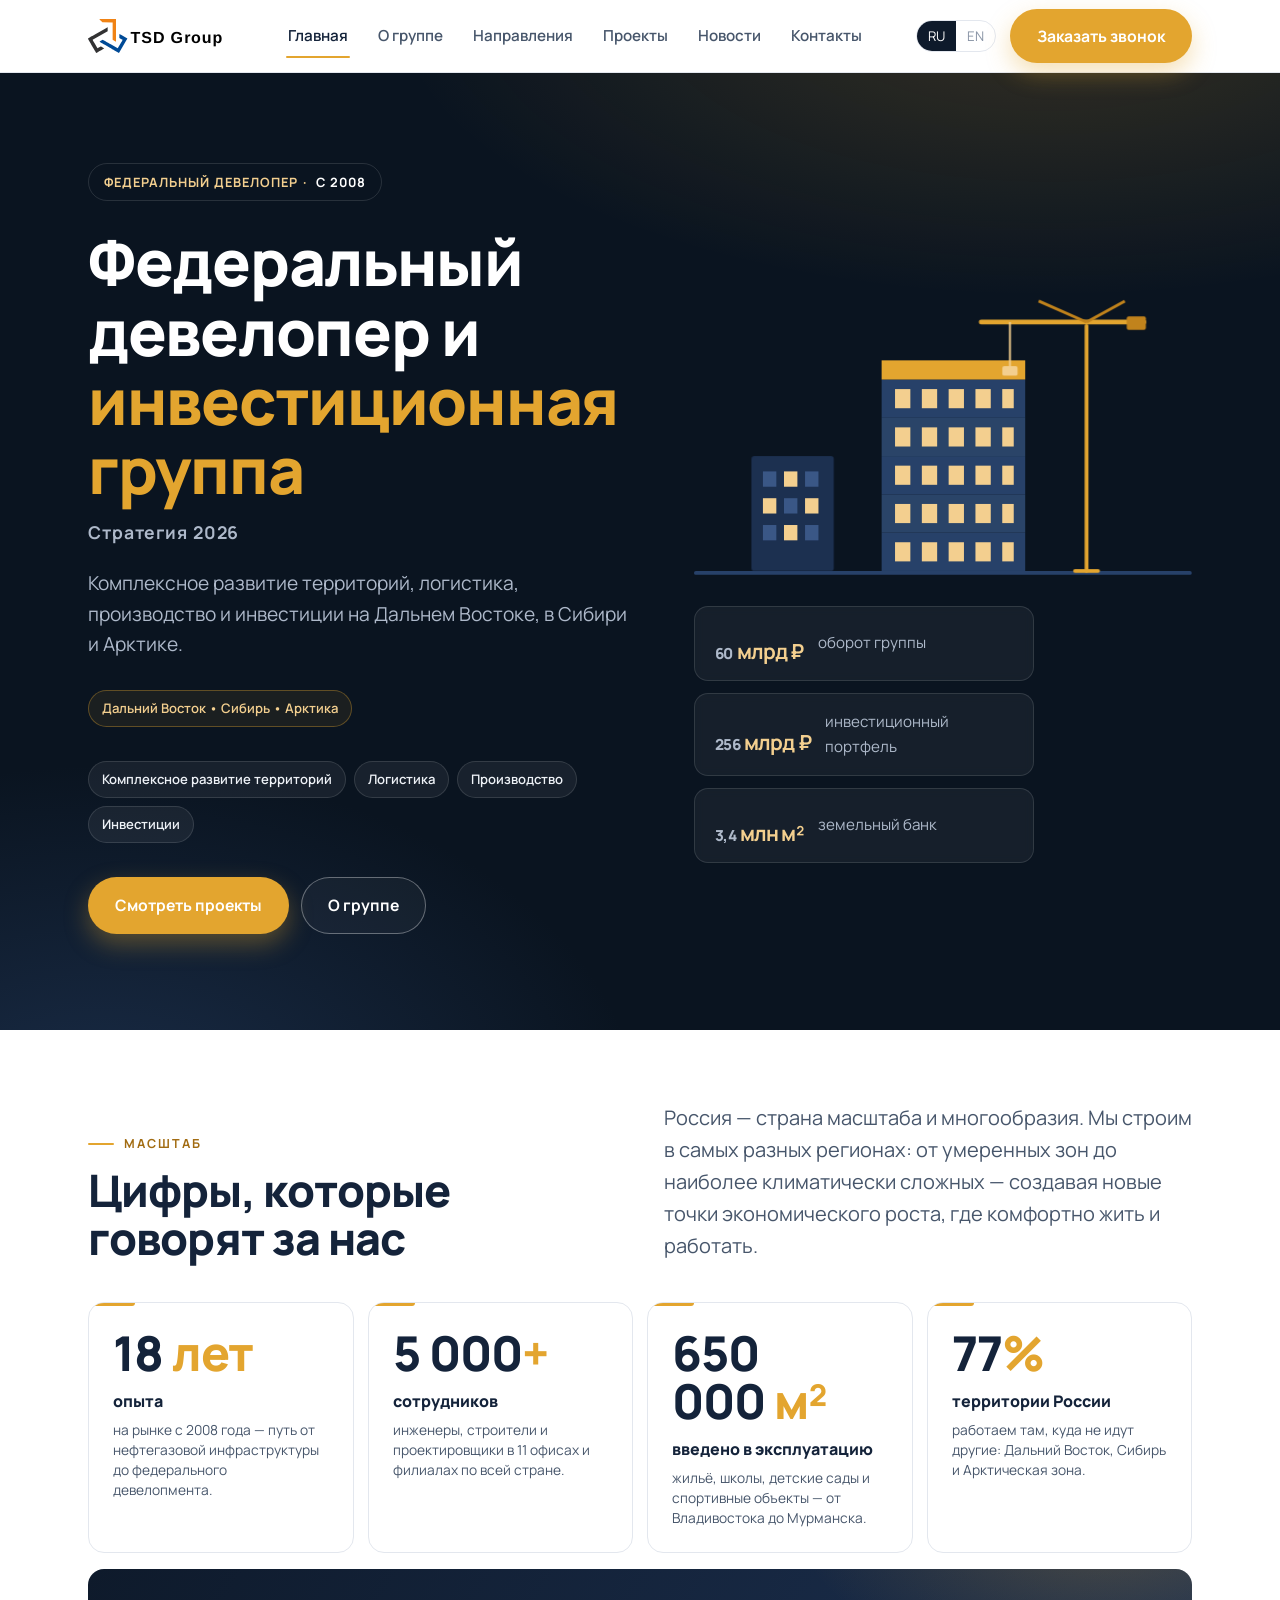
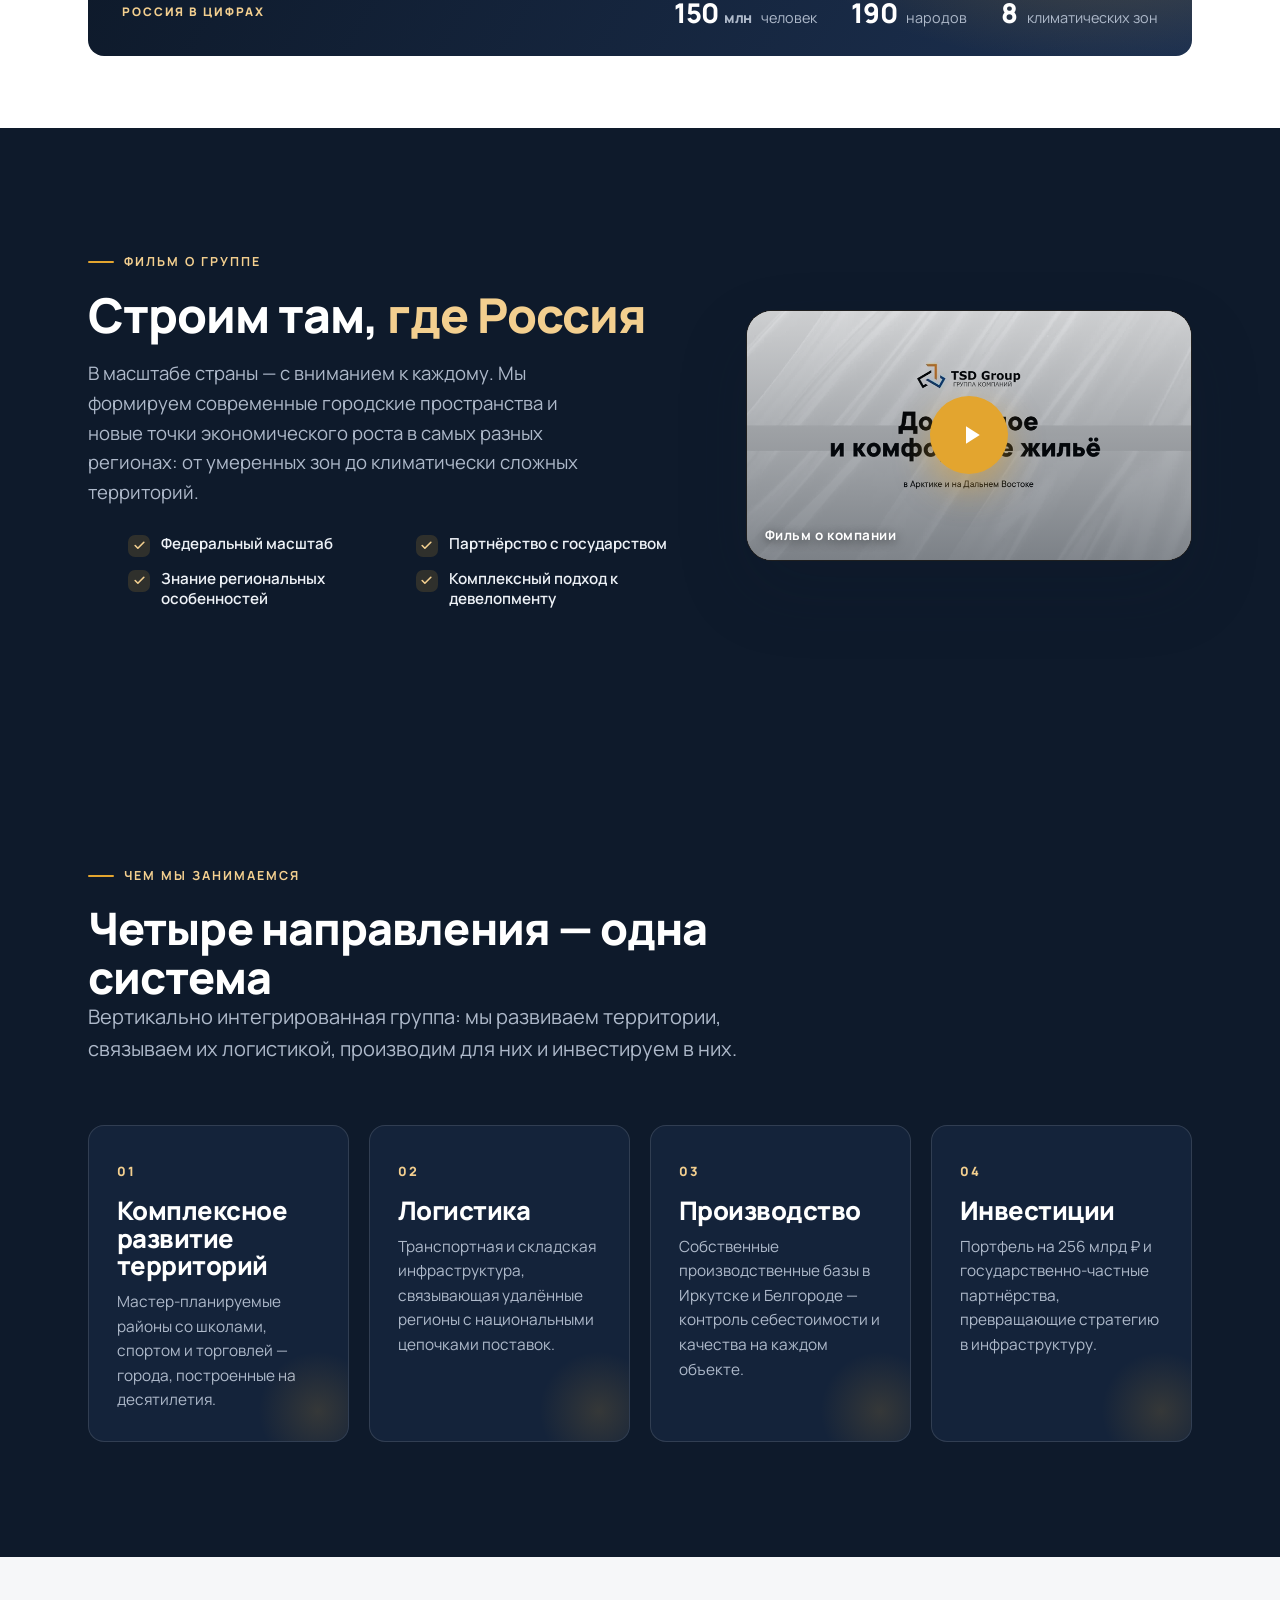
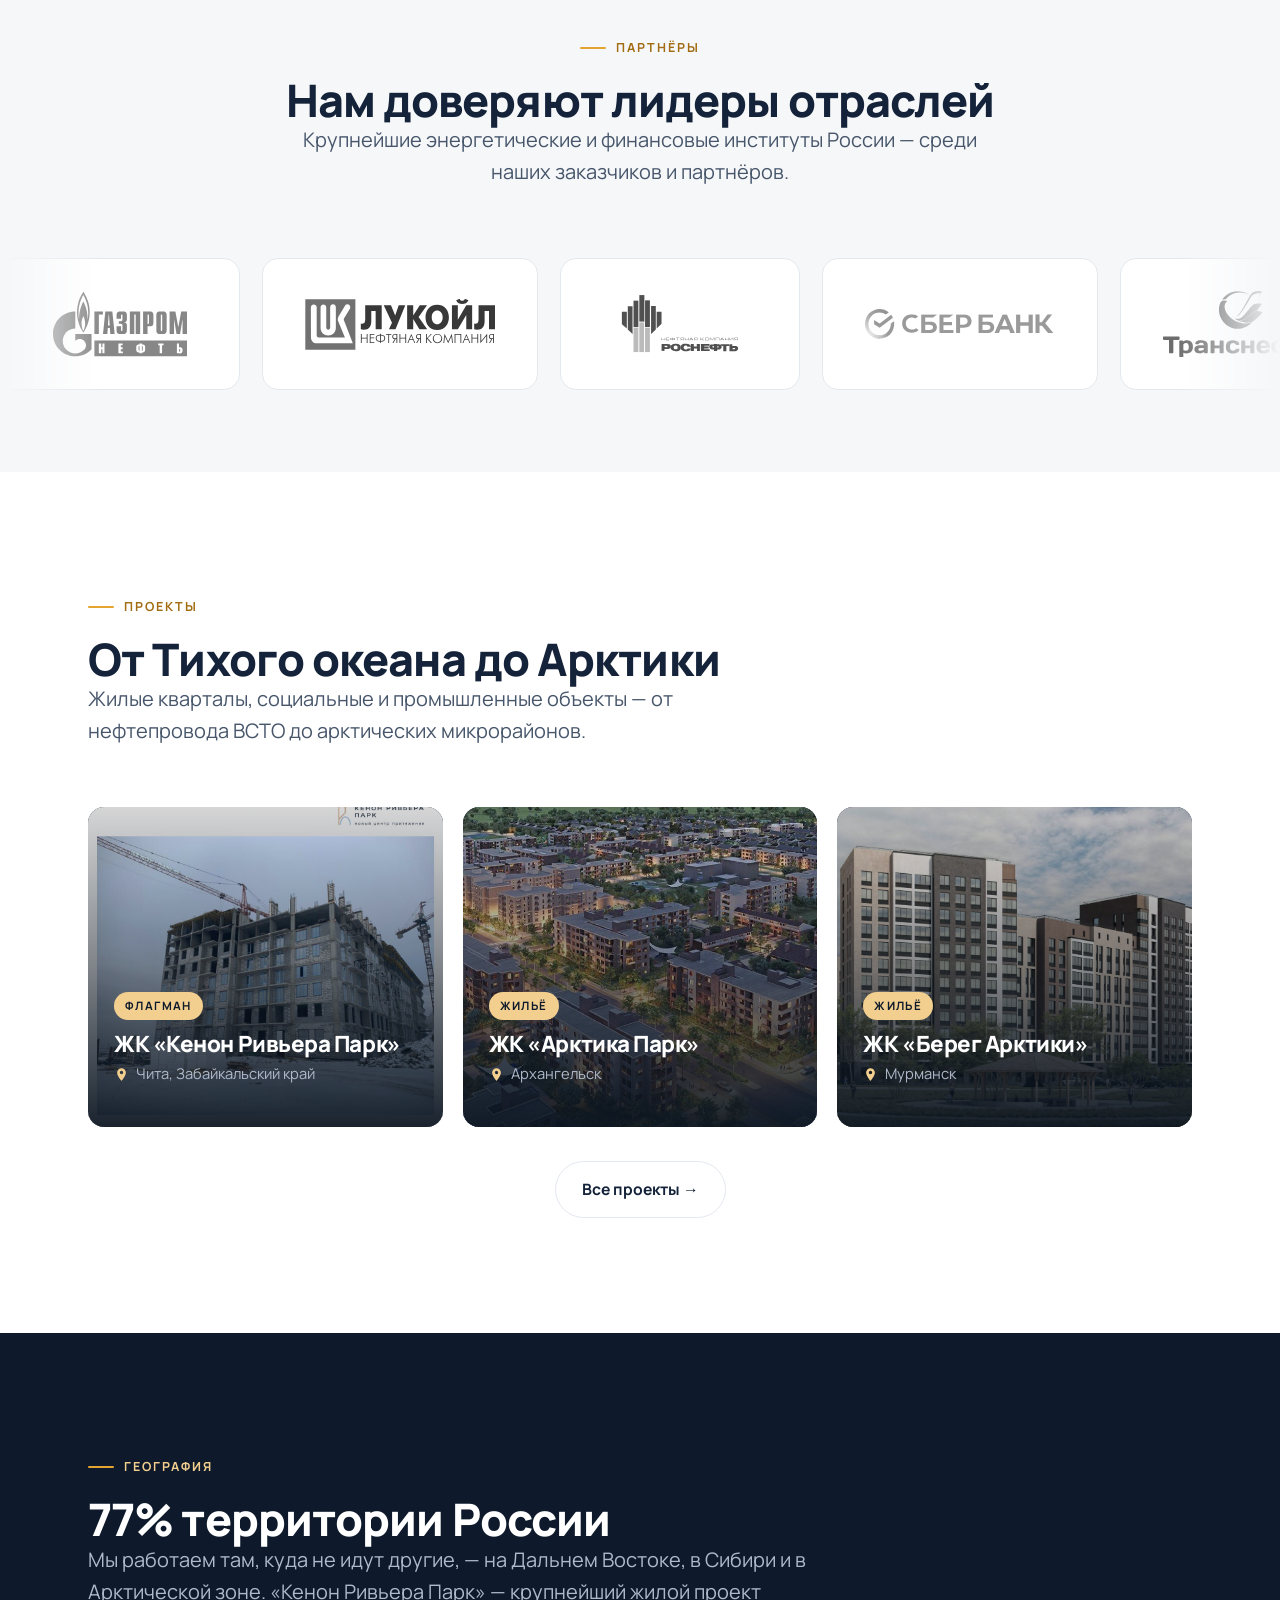
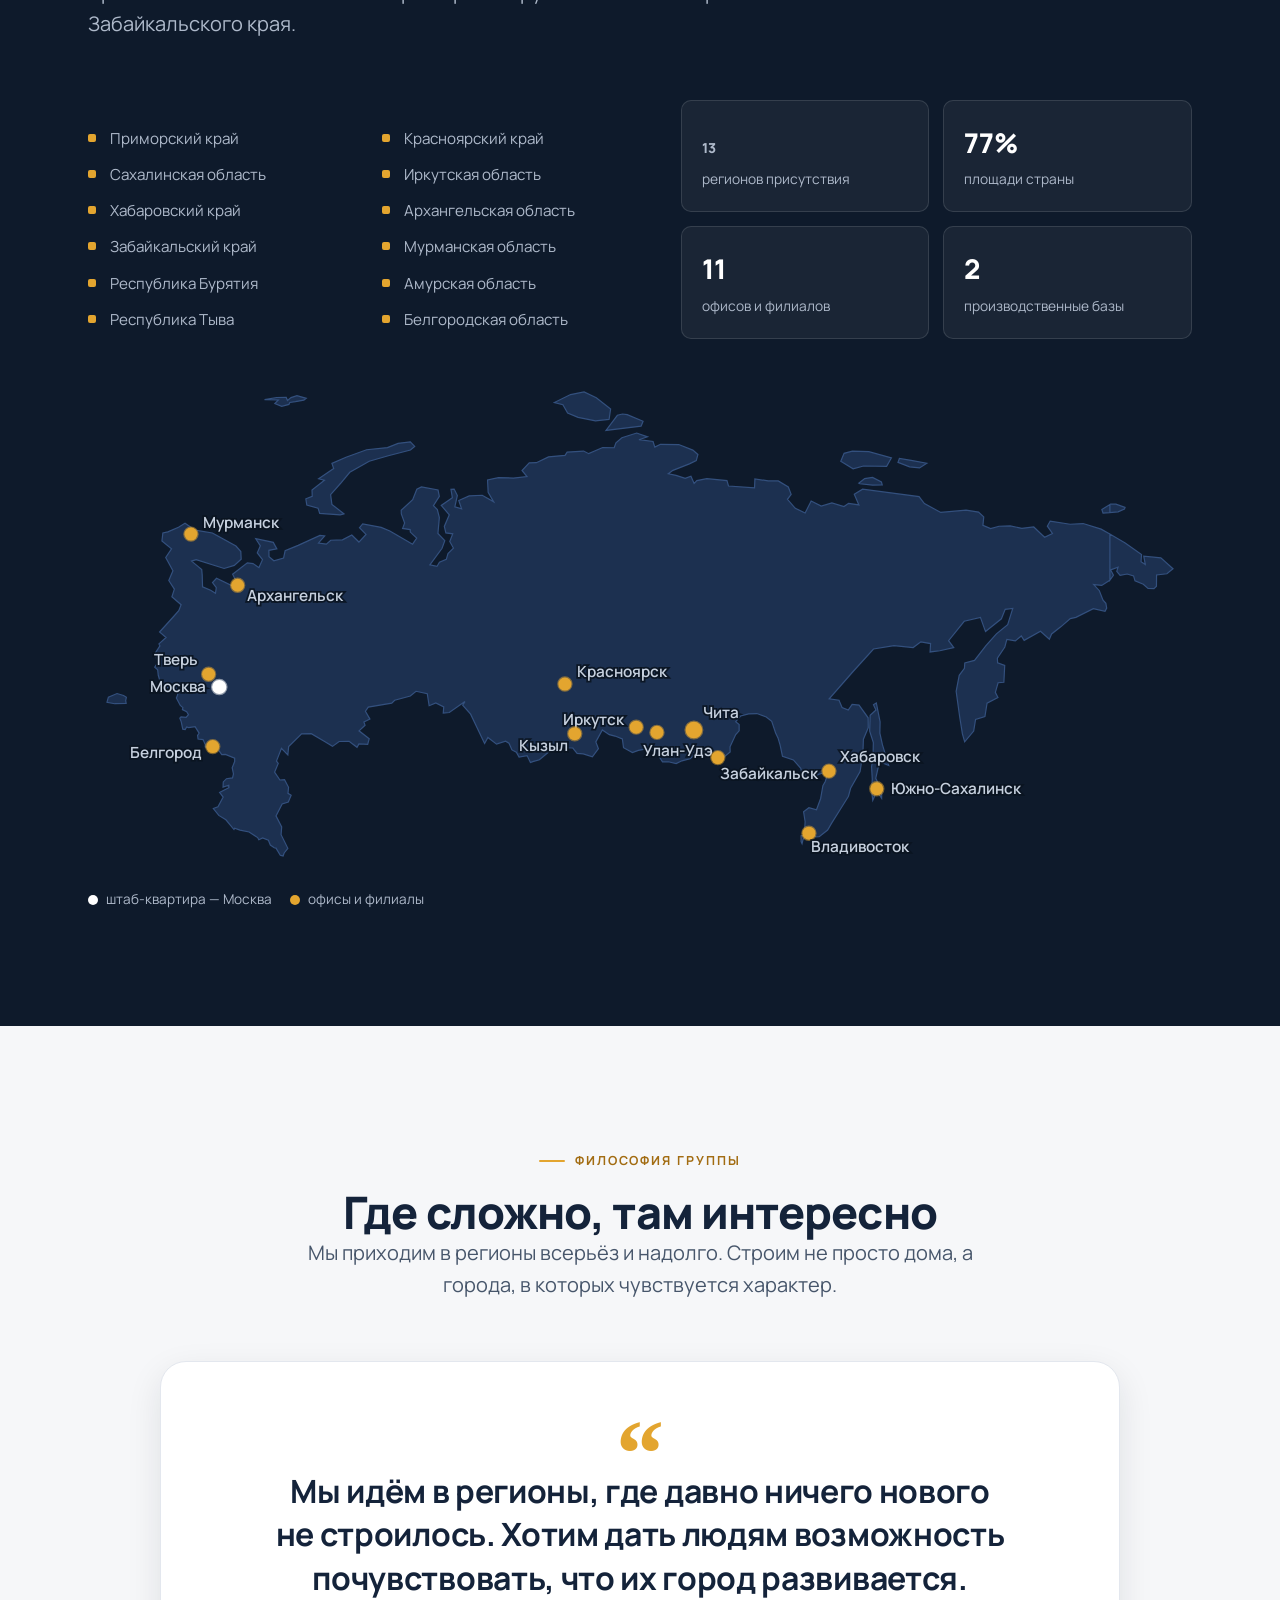
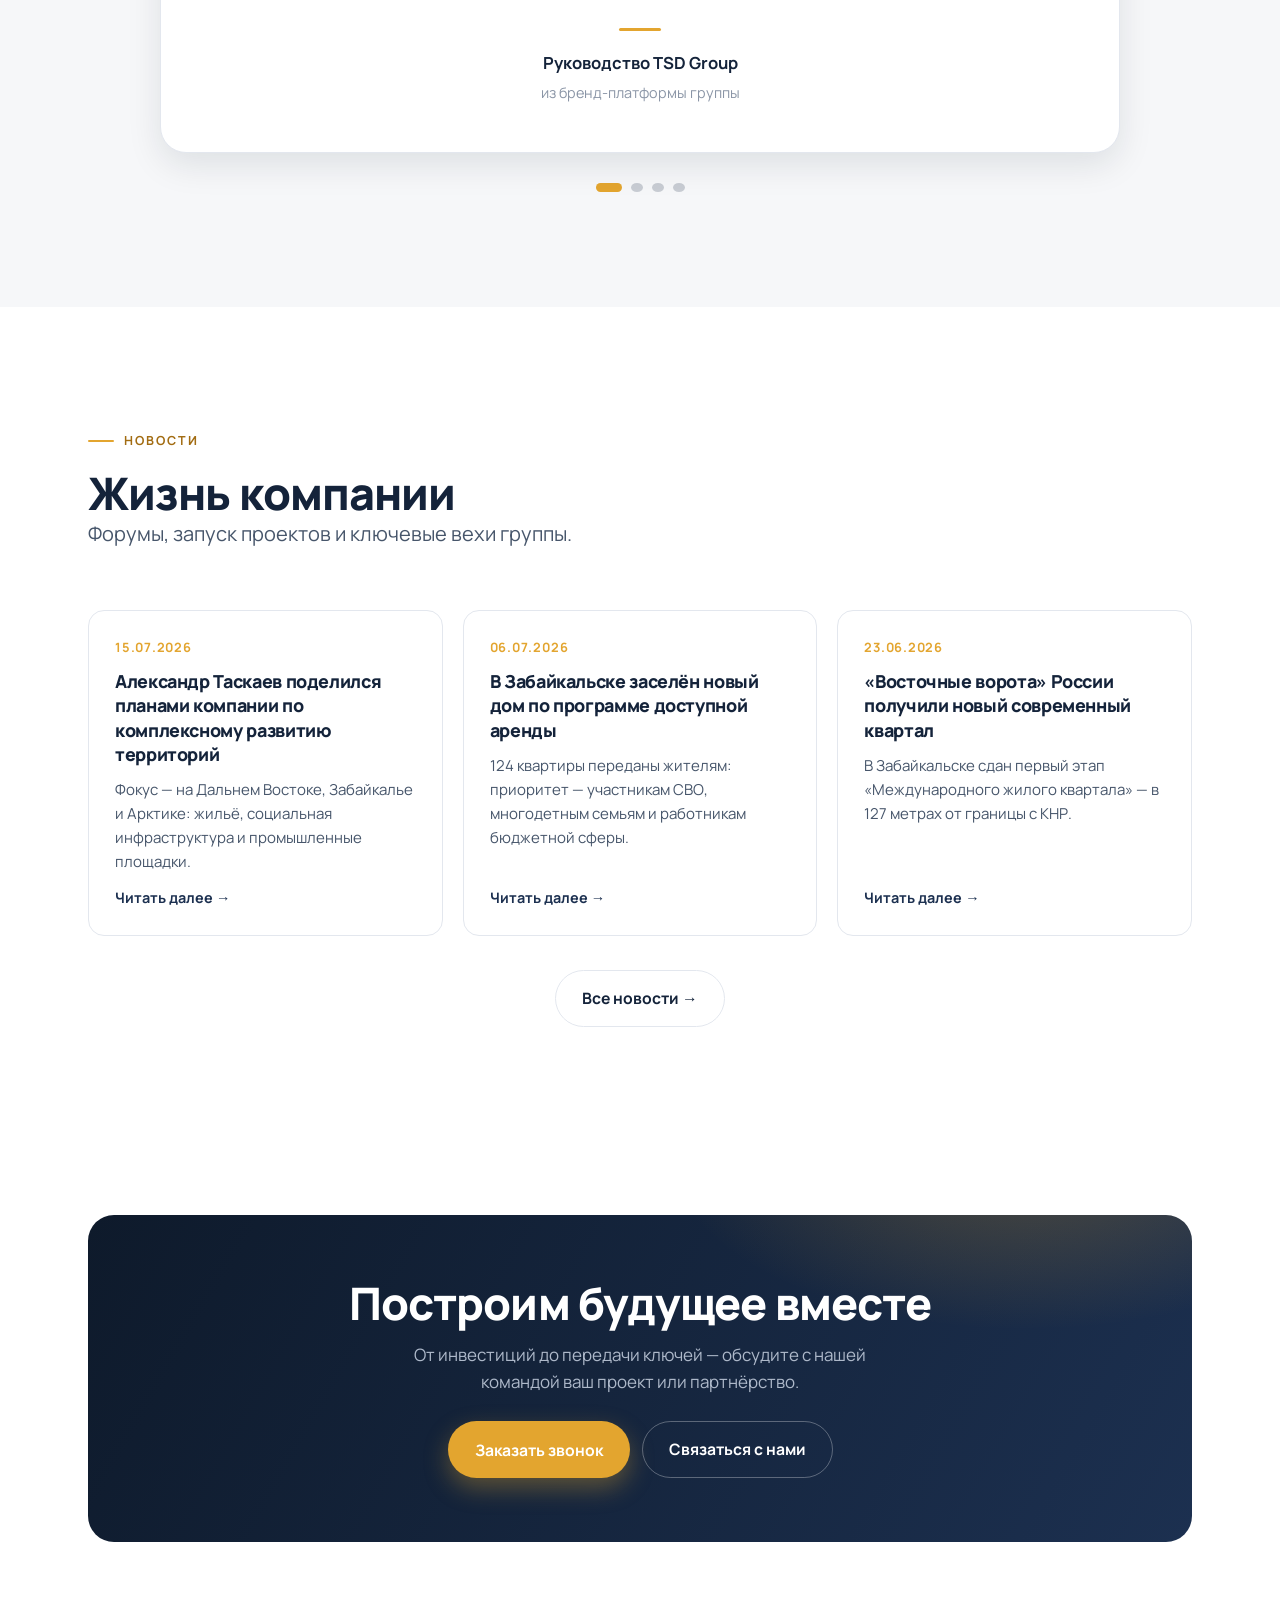
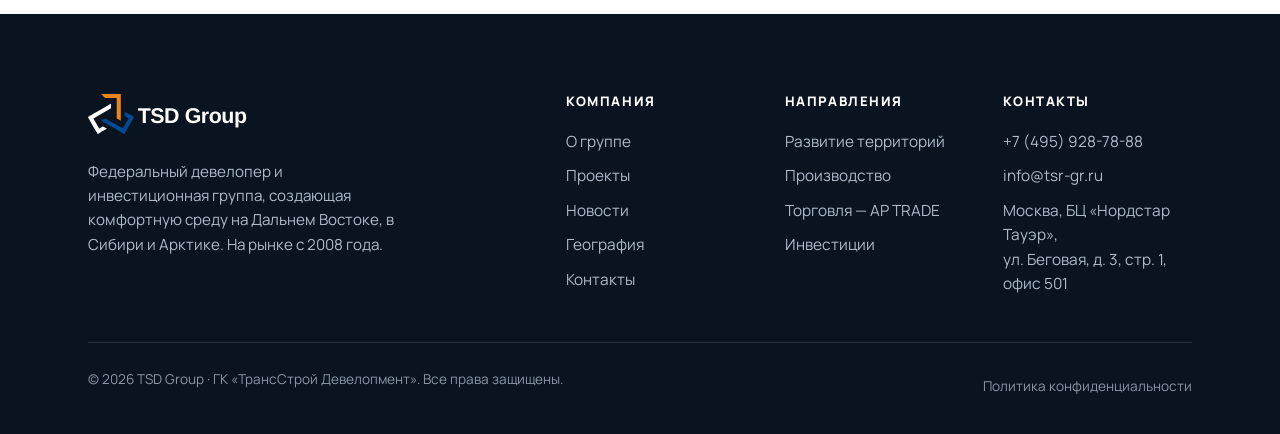
==== commit 2d55fb17: "Редизайн главной: золотой акцент, фильм, богатые цифры, новые цитаты - Новая палитра: тёплый янтарно" ====
--- a/index.html
+++ b/index.html
@@ -114,21 +114,21 @@
             <rect x="0" y="352" width="520" height="4" rx="2" fill="#274169"/>
             <g class="floor" style="animation-delay:.05s"><rect x="60" y="232" width="86" height="120" rx="3" fill="#1c3050"/></g>
             <rect class="win" style="animation-delay:.5s" x="72"  y="248" width="14" height="16" fill="#3a5786"/>
-            <rect class="win" style="animation-delay:.6s" x="94"  y="248" width="14" height="16" fill="#f7a86b"/>
+            <rect class="win" style="animation-delay:.6s" x="94"  y="248" width="14" height="16" fill="#f3cf8f"/>
             <rect class="win" style="animation-delay:.7s" x="116" y="248" width="14" height="16" fill="#3a5786"/>
-            <rect class="win" style="animation-delay:.6s" x="72"  y="276" width="14" height="16" fill="#f7a86b"/>
+            <rect class="win" style="animation-delay:.6s" x="72"  y="276" width="14" height="16" fill="#f3cf8f"/>
             <rect class="win" style="animation-delay:.7s" x="94"  y="276" width="14" height="16" fill="#3a5786"/>
-            <rect class="win" style="animation-delay:.8s" x="116" y="276" width="14" height="16" fill="#f7a86b"/>
+            <rect class="win" style="animation-delay:.8s" x="116" y="276" width="14" height="16" fill="#f3cf8f"/>
             <rect class="win" style="animation-delay:.7s" x="72"  y="304" width="14" height="16" fill="#3a5786"/>
-            <rect class="win" style="animation-delay:.8s" x="94"  y="304" width="14" height="16" fill="#f7a86b"/>
+            <rect class="win" style="animation-delay:.8s" x="94"  y="304" width="14" height="16" fill="#f3cf8f"/>
             <rect class="win" style="animation-delay:.9s" x="116" y="304" width="14" height="16" fill="#3a5786"/>
             <g class="floor" style="animation-delay:.15s"><rect x="196" y="312" width="150" height="40" fill="#274169"/></g>
             <g class="floor" style="animation-delay:.30s"><rect x="196" y="272" width="150" height="40" fill="#2a4468"/></g>
             <g class="floor" style="animation-delay:.45s"><rect x="196" y="232" width="150" height="40" fill="#274169"/></g>
             <g class="floor" style="animation-delay:.60s"><rect x="196" y="192" width="150" height="40" fill="#2a4468"/></g>
             <g class="floor" style="animation-delay:.75s"><rect x="196" y="152" width="150" height="40" fill="#274169"/></g>
-            <g class="floor" style="animation-delay:.90s"><rect x="196" y="132" width="150" height="20" fill="#ef7a2b"/></g>
-            <g fill="#f7a86b">
+            <g class="floor" style="animation-delay:.90s"><rect x="196" y="132" width="150" height="20" fill="#e3a52f"/></g>
+            <g fill="#f3cf8f">
               <rect class="win" style="animation-delay:1.0s" x="210" y="322" width="16" height="20"/>
               <rect class="win" style="animation-delay:1.1s" x="238" y="322" width="16" height="20"/>
               <rect class="win" style="animation-delay:1.0s" x="266" y="322" width="16" height="20"/>
@@ -155,18 +155,18 @@
               <rect class="win" style="animation-delay:1.6s" x="294" y="162" width="16" height="20"/>
               <rect class="win" style="animation-delay:1.7s" x="322" y="162" width="12" height="20"/>
             </g>
-            <g stroke="#ef7a2b" stroke-width="4" stroke-linecap="round">
+            <g stroke="#e3a52f" stroke-width="4" stroke-linecap="round">
               <line x1="410" y1="352" x2="410" y2="96"/>
               <line x1="398" y1="352" x2="422" y2="352"/>
             </g>
             <g class="crane-arm">
-              <line x1="300" y1="92" x2="470" y2="92" stroke="#ef7a2b" stroke-width="5" stroke-linecap="round"/>
-              <line x1="410" y1="92" x2="360" y2="70" stroke="#db6417" stroke-width="3"/>
-              <line x1="410" y1="92" x2="450" y2="70" stroke="#db6417" stroke-width="3"/>
-              <rect x="452" y="86" width="20" height="14" rx="2" fill="#db6417"/>
+              <line x1="300" y1="92" x2="470" y2="92" stroke="#e3a52f" stroke-width="5" stroke-linecap="round"/>
+              <line x1="410" y1="92" x2="360" y2="70" stroke="#c1831c" stroke-width="3"/>
+              <line x1="410" y1="92" x2="450" y2="70" stroke="#c1831c" stroke-width="3"/>
+              <rect x="452" y="86" width="20" height="14" rx="2" fill="#c1831c"/>
               <g class="crane-hook">
-                <line x1="330" y1="92" x2="330" y2="138" stroke="#f7a86b" stroke-width="2"/>
-                <rect x="322" y="138" width="16" height="10" rx="2" fill="#f7a86b"/>
+                <line x1="330" y1="92" x2="330" y2="138" stroke="#f3cf8f" stroke-width="2"/>
+                <rect x="322" y="138" width="16" height="10" rx="2" fill="#f3cf8f"/>
               </g>
             </g>
           </svg>
@@ -191,17 +191,76 @@
   </section>
 
   <!-- ============ STATS ============ -->
-  <section class="section section--tight">
-    <div class="container">
-      <div class="section-head reveal">
-        <span class="eyebrow" data-i18n="stats.eyebrow">Масштаб</span>
-        <h2 data-i18n="stats.title">Цифры, которые говорят за нас</h2>
-      </div>
+  <section class="section section--tight" id="scale">
+    <div class="container">
+      <div class="stats-head reveal">
+        <div>
+          <span class="eyebrow" data-i18n="stats.eyebrow">Масштаб</span>
+          <h2 data-i18n="stats.title">Цифры, которые говорят за нас</h2>
+        </div>
+        <p class="lead" data-i18n="stats.lead">Россия — страна масштаба и многообразия. Мы строим в самых разных регионах: от умеренных зон до наиболее климатически сложных — создавая новые точки экономического роста, где комфортно жить и работать.</p>
+      </div>
+
       <div class="stats reveal">
-        <div class="stat"><b><span data-count="18">18</span><span class="u">&nbsp;лет</span></b><span data-i18n="stat.years">опыта — на рынке с 2008 года</span></div>
-        <div class="stat"><b><span data-count="5000">5 000</span><span class="u">+</span></b><span data-i18n="stat.staff">сотрудников</span></div>
-        <div class="stat"><b><span data-count="650000">650 000</span><span class="u"> м²</span></b><span data-i18n="stat.built">введено в эксплуатацию</span></div>
-        <div class="stat"><b><span data-count="77">77</span><span class="u">%</span></b><span data-i18n="stat.coverage">территории России</span></div>
+        <div class="stat">
+          <b><span data-count="18">18</span><span class="u">&nbsp;лет</span></b>
+          <span class="stat__t" data-i18n="stat.years.t">опыта</span>
+          <span class="stat__d" data-i18n="stat.years.d">на рынке с 2008 года — путь от нефтегазовой инфраструктуры до федерального девелопмента.</span>
+        </div>
+        <div class="stat">
+          <b><span data-count="5000">5 000</span><span class="u">+</span></b>
+          <span class="stat__t" data-i18n="stat.staff.t">сотрудников</span>
+          <span class="stat__d" data-i18n="stat.staff.d">инженеры, строители и проектировщики в 11 офисах и филиалах по всей стране.</span>
+        </div>
+        <div class="stat">
+          <b><span data-count="650000">650 000</span><span class="u">&nbsp;м²</span></b>
+          <span class="stat__t" data-i18n="stat.built.t">введено в эксплуатацию</span>
+          <span class="stat__d" data-i18n="stat.built.d">жильё, школы, детские сады и спортивные объекты — от Владивостока до Мурманска.</span>
+        </div>
+        <div class="stat">
+          <b><span data-count="77">77</span><span class="u">%</span></b>
+          <span class="stat__t" data-i18n="stat.coverage.t">территории России</span>
+          <span class="stat__d" data-i18n="stat.coverage.d">работаем там, куда не идут другие: Дальний Восток, Сибирь и Арктическая зона.</span>
+        </div>
+      </div>
+
+      <div class="country reveal">
+        <span class="country__label" data-i18n="country.label">Россия в цифрах</span>
+        <div class="country__items">
+          <div><b>150&nbsp;<span data-i18n="country.mln">млн</span></b><span data-i18n="country.people">человек</span></div>
+          <div><b>190</b><span data-i18n="country.peoples">народов</span></div>
+          <div><b>8</b><span data-i18n="country.zones">климатических зон</span></div>
+        </div>
+      </div>
+    </div>
+  </section>
+
+  <!-- ============ FILM ============ -->
+  <section class="section section--dark" id="film">
+    <div class="container">
+      <div class="film-grid">
+        <div class="reveal">
+          <span class="eyebrow" data-i18n="film.eyebrow">Фильм о группе</span>
+          <p class="film__slogan" data-i18n="film.slogan">Строим там, <span class="accent">где Россия</span></p>
+          <p class="film__lead" data-i18n="film.lead">В масштабе страны — с вниманием к каждому. Мы формируем современные городские пространства и новые точки экономического роста в самых разных регионах: от умеренных зон до климатически сложных территорий.</p>
+          <ul class="film__accents">
+            <li><span class="tick"><svg viewBox="0 0 24 24" fill="none" stroke="currentColor" stroke-width="3" stroke-linecap="round" stroke-linejoin="round"><path d="M20 6 9 17l-5-5"/></svg></span><span data-i18n="film.a1">Федеральный масштаб</span></li>
+            <li><span class="tick"><svg viewBox="0 0 24 24" fill="none" stroke="currentColor" stroke-width="3" stroke-linecap="round" stroke-linejoin="round"><path d="M20 6 9 17l-5-5"/></svg></span><span data-i18n="film.a2">Партнёрство с государством</span></li>
+            <li><span class="tick"><svg viewBox="0 0 24 24" fill="none" stroke="currentColor" stroke-width="3" stroke-linecap="round" stroke-linejoin="round"><path d="M20 6 9 17l-5-5"/></svg></span><span data-i18n="film.a3">Знание региональных особенностей</span></li>
+            <li><span class="tick"><svg viewBox="0 0 24 24" fill="none" stroke="currentColor" stroke-width="3" stroke-linecap="round" stroke-linejoin="round"><path d="M20 6 9 17l-5-5"/></svg></span><span data-i18n="film.a4">Комплексный подход к девелопменту</span></li>
+          </ul>
+        </div>
+        <div class="reveal" data-delay="1">
+          <div class="film__player" id="filmPlayer">
+            <video id="tsdFilm" playsinline preload="none" controls poster="assets/video/tsd-film-poster.webp">
+              <source src="assets/video/tsd-film.mp4" type="video/mp4" />
+            </video>
+            <button class="film__poster" id="filmPoster" style="background-image:url('assets/video/tsd-film-poster.webp')" aria-label="Смотреть фильм о группе">
+              <span class="film__play"><svg viewBox="0 0 24 24" fill="currentColor"><path d="M8 5v14l11-7z"/></svg></span>
+              <span class="film__cap" data-i18n="film.cap">Фильм о компании</span>
+            </button>
+          </div>
+        </div>
       </div>
     </div>
   </section>
@@ -239,6 +298,39 @@
     </div>
   </section>
 
+  <!-- ============ PARTNERS ============ -->
+  <section class="section section--paper section--tight" id="partners">
+    <div class="container">
+      <div class="section-head reveal" style="text-align:center;margin-inline:auto">
+        <span class="eyebrow" style="justify-content:center" data-i18n="part.eyebrow">Партнёры</span>
+        <h2 data-i18n="part.title">Нам доверяют лидеры отраслей</h2>
+        <p class="lead" style="margin-inline:auto" data-i18n="part.sub">Крупнейшие энергетические и финансовые институты России — среди наших заказчиков и партнёров.</p>
+      </div>
+    </div>
+    <div class="marquee reveal" aria-label="Логотипы партнёров">
+      <div class="marquee__track">
+        <div class="partner"><img src="assets/img/partners/gazpromneft.svg" alt="Газпром нефть"></div>
+        <div class="partner"><img src="assets/img/partners/lukoil.svg" alt="Лукойл"></div>
+        <div class="partner"><img src="assets/img/partners/rosneft.svg" alt="Роснефть"></div>
+        <div class="partner"><img src="assets/img/partners/sberbank.svg" alt="Сбербанк"></div>
+        <div class="partner"><img src="assets/img/partners/transneft.svg" alt="Транснефть"></div>
+        <div class="partner"><img src="assets/img/partners/gazprombank.svg" alt="Газпромбанк"></div>
+        <div class="partner"><img src="assets/img/partners/pik.png" alt="ПИК"></div>
+        <div class="partner"><img src="assets/img/partners/domrf.png" alt="ДОМ.РФ"></div>
+        <div class="partner"><img src="assets/img/partners/psb.png" alt="ПСБ"></div>
+        <div class="partner"><img src="assets/img/partners/gazpromneft.svg" alt="" aria-hidden="true"></div>
+        <div class="partner"><img src="assets/img/partners/lukoil.svg" alt="" aria-hidden="true"></div>
+        <div class="partner"><img src="assets/img/partners/rosneft.svg" alt="" aria-hidden="true"></div>
+        <div class="partner"><img src="assets/img/partners/sberbank.svg" alt="" aria-hidden="true"></div>
+        <div class="partner"><img src="assets/img/partners/transneft.svg" alt="" aria-hidden="true"></div>
+        <div class="partner"><img src="assets/img/partners/gazprombank.svg" alt="" aria-hidden="true"></div>
+        <div class="partner"><img src="assets/img/partners/pik.png" alt="" aria-hidden="true"></div>
+        <div class="partner"><img src="assets/img/partners/domrf.png" alt="" aria-hidden="true"></div>
+        <div class="partner"><img src="assets/img/partners/psb.png" alt="" aria-hidden="true"></div>
+      </div>
+    </div>
+  </section>
+
   <!-- ============ PROJECTS ============ -->
   <section class="section" id="projects">
     <div class="container">
@@ -344,28 +436,37 @@
   <section class="section section--paper">
     <div class="container">
       <div class="section-head reveal" style="text-align:center;margin-inline:auto">
-        <span class="eyebrow" style="justify-content:center" data-i18n="quote.eyebrow">Наша философия</span>
+        <span class="eyebrow" style="justify-content:center" data-i18n="quote.eyebrow">Философия группы</span>
+        <h2 data-i18n="quote.title">Где сложно, там интересно</h2>
+        <p class="lead" style="margin-inline:auto" data-i18n="quote.sub">Мы приходим в регионы всерьёз и надолго. Строим не просто дома, а города, в которых чувствуется характер.</p>
       </div>
       <div class="qslider reveal">
         <div class="qslide is-active">
           <div class="quote-block">
             <div class="mark">“</div>
-            <blockquote data-i18n="quote1.t">Важно создавать не просто квадратные метры, а полноценные городские среды с транспортной и социальной инфраструктурой.</blockquote>
-            <div class="quote-author"><b data-i18n="quote1.a">Александр Таскаев</b><span data-i18n="quote1.r">член совета директоров, директор по развитию и стратегическому планированию — ПМЭФ-2026</span></div>
+            <blockquote data-i18n="quote1.t">Мы идём в регионы, где давно ничего нового не строилось. Хотим дать людям возможность почувствовать, что их город развивается.</blockquote>
+            <div class="quote-author"><b data-i18n="quote1.a">Руководство TSD Group</b><span data-i18n="quote1.r">из бренд-платформы группы</span></div>
           </div>
         </div>
         <div class="qslide">
           <div class="quote-block">
             <div class="mark">“</div>
-            <blockquote data-i18n="quote2.t">Мы повышаем качество жизни людей и будущих поколений, используя передовые технологии и вклад лучших специалистов. Ответственность перед людьми — главное условие доверия к компании.</blockquote>
-            <div class="quote-author"><b data-i18n="quote2.a">TSD Group</b><span data-i18n="quote2.r">миссия группы компаний</span></div>
+            <blockquote data-i18n="quote2.t">Людям нужны тёплые дома, развитая инфраструктура, цивилизованная среда. Это мы и создаём.</blockquote>
+            <div class="quote-author"><b data-i18n="quote2.a">Руководство TSD Group</b><span data-i18n="quote2.r">из бренд-платформы группы</span></div>
           </div>
         </div>
         <div class="qslide">
           <div class="quote-block">
             <div class="mark">“</div>
-            <blockquote data-i18n="quote3.t">Устойчивое развитие возможно только при сочетании промышленной базы, логистической инфраструктуры, девелоперских компетенций и международного партнёрства.</blockquote>
-            <div class="quote-author"><b data-i18n="quote3.a">Александр Таскаев</b><span data-i18n="quote3.r">из интервью РБК ТВ, программа Industries SPB</span></div>
+            <blockquote data-i18n="quote3.t">Быть федеральным девелопером — значит брать ответственность за будущее сотен тысяч людей: менять облик городов и запускать новые точки роста — от Мурманска до Дальнего Востока, от Архангельска до Забайкалья.</blockquote>
+            <div class="quote-author"><b data-i18n="quote3.a">Руководство TSD Group</b><span data-i18n="quote3.r">из бренд-платформы группы</span></div>
+          </div>
+        </div>
+        <div class="qslide">
+          <div class="quote-block">
+            <div class="mark">“</div>
+            <blockquote data-i18n="quote4.t">Важно создавать не просто квадратные метры, а полноценные городские среды с транспортной и социальной инфраструктурой.</blockquote>
+            <div class="quote-author"><b data-i18n="quote4.a">Александр Таскаев</b><span data-i18n="quote4.r">член совета директоров, директор по развитию — ПМЭФ-2026</span></div>
           </div>
         </div>
         <div class="qdots" role="tablist" aria-label="Цитаты"></div>
@@ -407,39 +508,6 @@
     </div>
   </section>
 
-  <!-- ============ PARTNERS ============ -->
-  <section class="section section--paper section--tight">
-    <div class="container">
-      <div class="section-head reveal" style="text-align:center;margin-inline:auto">
-        <span class="eyebrow" style="justify-content:center" data-i18n="part.eyebrow">Партнёры</span>
-        <h2 data-i18n="part.title">Нам доверяют лидеры отраслей</h2>
-        <p class="lead" style="margin-inline:auto" data-i18n="part.sub">Крупнейшие энергетические и финансовые институты России — среди наших заказчиков и партнёров.</p>
-      </div>
-    </div>
-    <div class="marquee reveal" aria-label="Логотипы партнёров">
-      <div class="marquee__track">
-        <div class="partner"><img src="assets/img/partners/gazpromneft.svg" alt="Газпром нефть"></div>
-        <div class="partner"><img src="assets/img/partners/lukoil.svg" alt="Лукойл"></div>
-        <div class="partner"><img src="assets/img/partners/rosneft.svg" alt="Роснефть"></div>
-        <div class="partner"><img src="assets/img/partners/sberbank.svg" alt="Сбербанк"></div>
-        <div class="partner"><img src="assets/img/partners/transneft.svg" alt="Транснефть"></div>
-        <div class="partner"><img src="assets/img/partners/gazprombank.svg" alt="Газпромбанк"></div>
-        <div class="partner"><img src="assets/img/partners/pik.png" alt="ПИК"></div>
-        <div class="partner"><img src="assets/img/partners/domrf.png" alt="ДОМ.РФ"></div>
-        <div class="partner"><img src="assets/img/partners/psb.png" alt="ПСБ"></div>
-        <div class="partner"><img src="assets/img/partners/gazpromneft.svg" alt="" aria-hidden="true"></div>
-        <div class="partner"><img src="assets/img/partners/lukoil.svg" alt="" aria-hidden="true"></div>
-        <div class="partner"><img src="assets/img/partners/rosneft.svg" alt="" aria-hidden="true"></div>
-        <div class="partner"><img src="assets/img/partners/sberbank.svg" alt="" aria-hidden="true"></div>
-        <div class="partner"><img src="assets/img/partners/transneft.svg" alt="" aria-hidden="true"></div>
-        <div class="partner"><img src="assets/img/partners/gazprombank.svg" alt="" aria-hidden="true"></div>
-        <div class="partner"><img src="assets/img/partners/pik.png" alt="" aria-hidden="true"></div>
-        <div class="partner"><img src="assets/img/partners/domrf.png" alt="" aria-hidden="true"></div>
-        <div class="partner"><img src="assets/img/partners/psb.png" alt="" aria-hidden="true"></div>
-      </div>
-    </div>
-  </section>
-
   <!-- ============ CTA ============ -->
   <section class="section section--tight">
     <div class="container">
--- a/assets/css/style.css
+++ b/assets/css/style.css
@@ -4,15 +4,16 @@
    ========================================================= */
 
 :root {
-  /* Brand palette (from logo: deep navy + orange) */
+  /* Brand palette — deep federal navy + premium amber-gold accent */
   --navy-950: #0a1420;
   --navy-900: #0e1a2b;
   --navy-800: #14233a;
   --navy-700: #1c3050;
   --navy-600: #274169;
-  --orange:   #ef7a2b;
-  --orange-600: #db6417;
-  --orange-300: #f7a86b;
+  --orange:   #e3a52f;   /* accent — amber-gold */
+  --orange-600: #c1831c; /* deep gold — hover / accessible text on light */
+  --orange-300: #f3cf8f; /* light gold — for dark backgrounds */
+  --gold-ink: #a26c12;   /* darkest gold — legible small text on white */
 
   --paper: #f6f7f9;
   --paper-2: #eef1f5;
@@ -78,7 +79,7 @@
 .eyebrow {
   display: inline-flex; align-items: center; gap: 10px;
   font-size: .78rem; font-weight: 700; letter-spacing: .16em; text-transform: uppercase;
-  color: var(--orange); margin: 0 0 18px;
+  color: var(--gold-ink); margin: 0 0 18px;
 }
 .eyebrow::before { content: ""; width: 26px; height: 2px; background: var(--orange); border-radius: 2px; }
 .section--dark .eyebrow { color: var(--orange-300); }
@@ -96,12 +97,21 @@
   will-change: transform;
 }
 .btn:hover { transform: translateY(-2px); }
-.btn--primary { background: var(--orange); color: #fff; box-shadow: 0 10px 24px rgba(239,122,43,.35); }
+.btn--primary { background: var(--orange); color: #fff; box-shadow: 0 10px 24px rgba(227,165,47,.35); }
 .btn--primary:hover { background: var(--orange-600); }
 .btn--ghost { background: transparent; color: var(--ink); border-color: var(--line); }
 .section--dark .btn--ghost { color: #fff; border-color: var(--line-dark); }
-.btn--ghost:hover { border-color: var(--orange); color: var(--orange); }
+.btn--ghost:hover { border-color: var(--orange); color: var(--gold-ink); }
+.section--dark .btn--ghost:hover { color: var(--orange-300); border-color: var(--orange); }
 .btn svg { width: 18px; height: 18px; }
+
+/* Hero "О группе" — must be visible on the dark navy hero */
+.hero .btn--ghost {
+  color: #fff;
+  border-color: rgba(255,255,255,.34);
+  background: rgba(255,255,255,.04);
+}
+.hero .btn--ghost:hover { color: var(--navy-950); background: var(--orange-300); border-color: var(--orange-300); }
 
 /* =========================================================
    HEADER
@@ -182,7 +192,7 @@
 .hero::before {
   content: ""; position: absolute; inset: 0;
   background:
-    radial-gradient(1100px 500px at 82% -8%, rgba(239,122,43,.20), transparent 60%),
+    radial-gradient(1100px 500px at 82% -8%, rgba(227,165,47,.20), transparent 60%),
     radial-gradient(900px 600px at 8% 110%, rgba(39,65,105,.55), transparent 60%);
   pointer-events: none;
 }
@@ -202,7 +212,7 @@
 .hero__sub { font-size: clamp(1.02rem, 2vw, 1.2rem); color: var(--on-dark-soft); max-width: 46ch; margin-bottom: 30px; }
 .hero__tags { display: flex; flex-wrap: wrap; gap: 8px 8px; margin-bottom: 34px; }
 .hero__tag { font-size: .82rem; font-weight: 600; color: var(--on-dark); background: rgba(255,255,255,.06); border: 1px solid var(--line-dark); padding: 7px 13px; border-radius: 999px; }
-.hero__tag--geo { color: var(--orange-300); border-color: rgba(239,122,43,.35); background: rgba(239,122,43,.08); }
+.hero__tag--geo { color: var(--orange-300); border-color: rgba(227,165,47,.35); background: rgba(227,165,47,.08); }
 .hero__actions { display: flex; flex-wrap: wrap; gap: 12px; }
 
 /* metric chips (from photo) */
@@ -246,15 +256,85 @@
 /* =========================================================
    STATS STRIP
    ========================================================= */
-.stats { display: grid; grid-template-columns: repeat(2, 1fr); gap: 1px; background: var(--line); border: 1px solid var(--line); border-radius: var(--radius); overflow: hidden; }
-.stat { background: #fff; padding: 26px 22px; }
-.stat b { display: block; font-size: clamp(1.8rem, 5vw, 2.7rem); font-weight: 800; color: var(--navy-800); letter-spacing: -.02em; }
+.stats-head { display: grid; gap: 18px 48px; grid-template-columns: 1fr; align-items: end; margin-bottom: clamp(26px, 4vw, 40px); }
+.stats-head .eyebrow { margin-bottom: 12px; }
+.stats-head .lead { margin: 0; }
+@media (min-width: 900px) { .stats-head { grid-template-columns: 1fr 1fr; } }
+
+.stats { display: grid; grid-template-columns: repeat(2, 1fr); gap: 14px; }
+.stat {
+  position: relative; background: #fff; border: 1px solid var(--line); border-radius: var(--radius);
+  padding: 26px 24px 24px; overflow: hidden;
+  transition: transform .3s var(--ease), box-shadow .3s, border-color .3s;
+}
+.stat::before { content: ""; position: absolute; left: 0; top: 0; height: 3px; width: 46px; background: var(--orange); border-radius: 0 0 3px 0; }
+.stat:hover { transform: translateY(-4px); box-shadow: var(--shadow); border-color: transparent; }
+.stat b { display: block; font-size: clamp(2rem, 5.4vw, 3rem); font-weight: 800; color: var(--navy-800); letter-spacing: -.02em; line-height: 1; }
 .stat b .u { color: var(--orange); }
-.stat span { font-size: .9rem; color: var(--ink-soft); }
-.section--dark .stat { background: var(--navy-800); }
-.section--dark .stats { background: var(--line-dark); border-color: var(--line-dark); }
+.stat__t { display: block; font-size: 1rem; font-weight: 800; color: var(--ink); margin: 12px 0 5px; }
+.stat__d { display: block; font-size: .86rem; line-height: 1.45; color: var(--ink-soft); }
+.section--dark .stat { background: var(--navy-800); border-color: var(--line-dark); }
 .section--dark .stat b { color: #fff; }
-.section--dark .stat span { color: var(--on-dark-soft); }
+.section--dark .stat__t { color: #fff; }
+.section--dark .stat__d { color: var(--on-dark-soft); }
+
+/* Country-in-numbers band (from brand deck) */
+.country {
+  display: flex; flex-wrap: wrap; align-items: center; gap: 18px 40px;
+  margin-top: 16px; padding: 22px clamp(22px, 4vw, 34px);
+  background: linear-gradient(120deg, var(--navy-900), var(--navy-700));
+  border-radius: var(--radius); color: #fff; position: relative; overflow: hidden;
+}
+.country::before { content: ""; position: absolute; inset: 0; background: radial-gradient(500px 200px at 92% -30%, rgba(227,165,47,.22), transparent 60%); pointer-events: none; }
+.country__label { position: relative; font-size: .74rem; font-weight: 800; letter-spacing: .16em; text-transform: uppercase; color: var(--orange-300); }
+.country__items { position: relative; display: flex; flex-wrap: wrap; gap: 16px 34px; margin-left: auto; }
+.country__items > div { display: flex; align-items: baseline; gap: 9px; }
+.country__items b { font-size: clamp(1.3rem, 3vw, 1.7rem); font-weight: 800; color: #fff; letter-spacing: -.01em; }
+.country__items span { font-size: .9rem; color: var(--on-dark-soft); }
+
+/* =========================================================
+   FILM / VIDEO (перенос ролика со старого сайта)
+   ========================================================= */
+.film-grid { display: grid; gap: clamp(28px, 5vw, 54px); align-items: center; grid-template-columns: 1fr; }
+@media (min-width: 960px) { .film-grid { grid-template-columns: 1.15fr .85fr; } }
+.film__slogan { font-size: clamp(1.9rem, 4.4vw, 3rem); font-weight: 800; line-height: 1.06; letter-spacing: -.02em; color: #fff; margin: 0 0 18px; }
+.film__slogan .accent { color: var(--orange-300); }
+.film__lead { color: var(--on-dark-soft); font-size: clamp(1.02rem, 1.8vw, 1.16rem); max-width: 48ch; margin: 0 0 26px; }
+.film__accents { display: grid; gap: 12px; grid-template-columns: 1fr; margin-top: 6px; }
+@media (min-width: 520px) { .film__accents { grid-template-columns: 1fr 1fr; } }
+.film__accents li {
+  list-style: none; display: flex; align-items: flex-start; gap: 11px;
+  font-size: .95rem; font-weight: 600; color: var(--on-dark); line-height: 1.35;
+}
+.film__accents .tick {
+  flex: none; width: 22px; height: 22px; border-radius: 7px; margin-top: 1px;
+  display: grid; place-items: center; background: rgba(227,165,47,.16); color: var(--orange-300);
+}
+.film__accents .tick svg { width: 13px; height: 13px; }
+
+.film__player {
+  position: relative; border-radius: var(--radius-lg); overflow: hidden;
+  border: 1px solid var(--line-dark); box-shadow: var(--shadow-lg); background: #000;
+  aspect-ratio: 16 / 9;
+}
+.film__player video { width: 100%; height: 100%; object-fit: cover; display: block; }
+/* custom poster + play overlay before playback */
+.film__poster {
+  position: absolute; inset: 0; z-index: 2; border: 0; padding: 0; cursor: pointer;
+  background-size: cover; background-position: center; width: 100%; height: 100%;
+  display: grid; place-items: center; transition: opacity .4s var(--ease);
+}
+.film__poster::after { content: ""; position: absolute; inset: 0; background: linear-gradient(180deg, rgba(10,20,32,.15), rgba(10,20,32,.5)); }
+.film__play {
+  position: relative; z-index: 1; width: 78px; height: 78px; border-radius: 50%;
+  background: var(--orange); color: #fff; display: grid; place-items: center;
+  box-shadow: 0 14px 34px rgba(227,165,47,.5); transition: transform .3s var(--ease), background .3s;
+}
+.film__poster:hover .film__play { transform: scale(1.08); background: var(--orange-600); }
+.film__play svg { width: 30px; height: 30px; margin-left: 4px; }
+.film__player.is-playing .film__poster { opacity: 0; pointer-events: none; }
+.film__cap { position: absolute; left: 18px; bottom: 16px; z-index: 1; color: #fff; font-size: .84rem; font-weight: 700; letter-spacing: .04em; text-shadow: 0 2px 10px rgba(0,0,0,.6); }
+@media (prefers-reduced-motion: reduce) { .film__poster, .film__play { transition: none; } }
 
 /* =========================================================
    CARDS / GRID
@@ -290,7 +370,7 @@
 .dir p { color: var(--on-dark-soft); font-size: .96rem; margin: 0; }
 .dir::after {
   content: ""; position: absolute; right: -30px; bottom: -30px; width: 120px; height: 120px;
-  background: radial-gradient(circle at center, rgba(239,122,43,.16), transparent 70%);
+  background: radial-gradient(circle at center, rgba(227,165,47,.16), transparent 70%);
 }
 
 /* =========================================================
@@ -324,23 +404,39 @@
 /* =========================================================
    QUOTE
    ========================================================= */
-.quote-block { position: relative; max-width: 900px; margin-inline: auto; text-align: center; }
-.quote-block .mark { font-size: 5rem; line-height: .6; color: var(--orange); font-weight: 800; }
-.quote-block blockquote { font-size: clamp(1.35rem, 3.4vw, 2.1rem); font-weight: 700; line-height: 1.32; letter-spacing: -.01em; margin: 10px 0 26px; }
+.quote-block {
+  position: relative; text-align: center;
+  background: #fff; border: 1px solid var(--line); border-radius: var(--radius-lg);
+  padding: clamp(36px, 5vw, 62px) clamp(24px, 5vw, 68px) clamp(30px, 4vw, 48px);
+  box-shadow: var(--shadow);
+}
+.quote-block .mark {
+  display: block; height: 40px; margin-bottom: 6px;
+  font-family: Georgia, "Times New Roman", serif; font-size: 6rem; line-height: .62;
+  color: var(--orange); font-weight: 700;
+}
+.quote-block blockquote {
+  font-size: clamp(1.3rem, 3.2vw, 2rem); font-weight: 700; line-height: 1.36;
+  letter-spacing: -.01em; margin: 0 0 28px; color: var(--ink); text-wrap: balance;
+}
+.section--dark .quote-block { background: var(--navy-800); border-color: var(--line-dark); }
 .section--dark .quote-block blockquote { color: #fff; }
-.quote-author { display: inline-flex; flex-direction: column; align-items: center; gap: 3px; }
-.quote-author b { font-size: 1.02rem; }
-.quote-author span { font-size: .9rem; color: var(--ink-faint); }
+.quote-author { display: inline-flex; flex-direction: column; align-items: center; gap: 4px; padding-top: 22px; position: relative; }
+.quote-author::before { content:""; position: absolute; top: 0; left: 50%; transform: translateX(-50%); width: 42px; height: 3px; border-radius: 3px; background: var(--orange); }
+.quote-author b { font-size: 1.04rem; color: var(--ink); }
+.quote-author span { font-size: .9rem; color: var(--ink-faint); max-width: 44ch; }
+.section--dark .quote-author b { color: #fff; }
 .section--dark .quote-author span { color: var(--on-dark-soft); }
 
 /* Quote slider */
-.qslider { position: relative; }
+.qslider { position: relative; max-width: 960px; margin-inline: auto; }
 .qslide { display: none; }
 .qslide.is-active { display: block; animation: fade .5s ease; }
 @keyframes fade { from { opacity: 0; transform: translateY(8px);} to { opacity:1; transform:none;} }
 .qdots { display: flex; gap: 9px; justify-content: center; margin-top: 30px; }
-.qdots button { width: 9px; height: 9px; border-radius: 50%; border: 0; background: rgba(255,255,255,.28); transition: .3s; }
+.qdots button { width: 9px; height: 9px; border-radius: 50%; border: 0; background: rgba(20,35,58,.2); transition: .3s; }
 .qdots button.is-active { background: var(--orange); width: 26px; border-radius: 999px; }
+.section--dark .qdots button { background: rgba(255,255,255,.28); }
 
 /* =========================================================
    GEOGRAPHY
@@ -362,17 +458,17 @@
   -webkit-mask-image: linear-gradient(90deg, transparent, #000 8%, #000 92%, transparent);
           mask-image: linear-gradient(90deg, transparent, #000 8%, #000 92%, transparent);
 }
-.marquee__track { display: flex; gap: 18px; width: max-content; animation: marquee 36s linear infinite; }
+.marquee__track { display: flex; gap: 22px; width: max-content; animation: marquee 40s linear infinite; }
 .marquee:hover .marquee__track { animation-play-state: paused; }
 @keyframes marquee { to { transform: translateX(-50%); } }
 .partner {
-  background: #fff; border: 1px solid var(--line); border-radius: var(--radius-sm);
-  display: grid; place-items: center; padding: 20px 30px; height: 96px; min-width: 190px;
-  transition: box-shadow .3s, transform .3s;
-}
-.partner:hover { box-shadow: var(--shadow); transform: translateY(-2px); }
-.partner img { max-height: 46px; max-width: 160px; width: auto; object-fit: contain;
-  filter: grayscale(1) opacity(.72); transition: filter .3s; }
+  background: #fff; border: 1px solid var(--line); border-radius: var(--radius);
+  display: grid; place-items: center; padding: 26px 42px; height: 132px; min-width: 240px;
+  transition: box-shadow .3s, transform .3s, border-color .3s;
+}
+.partner:hover { box-shadow: var(--shadow); transform: translateY(-3px); border-color: transparent; }
+.partner img { max-height: 66px; max-width: 190px; width: auto; object-fit: contain;
+  filter: grayscale(1) opacity(.78); transition: filter .3s; }
 .partner:hover img { filter: none; }
 @media (prefers-reduced-motion: reduce) {
   .marquee__track { animation: none; flex-wrap: wrap; width: auto; justify-content: center; }
@@ -513,7 +609,7 @@
   position: fixed; right: 16px; bottom: 16px; z-index: 90;
   width: 56px; height: 56px; border-radius: 50%; border: 0;
   background: var(--orange); color: #fff; display: grid; place-items: center;
-  box-shadow: 0 12px 28px rgba(239,122,43,.45);
+  box-shadow: 0 12px 28px rgba(227,165,47,.45);
 }
 .fab-call svg { width: 24px; height: 24px; }
 @media (min-width: 1000px) { .fab-call { display: none; } }
@@ -525,7 +621,7 @@
   position: relative; background: linear-gradient(120deg, var(--navy-900), var(--navy-700)); color: #fff;
   border-radius: var(--radius-lg); padding: clamp(38px, 6vw, 64px); overflow: hidden; text-align: center;
 }
-.cta::before { content:""; position: absolute; inset: 0; background: radial-gradient(600px 300px at 85% -20%, rgba(239,122,43,.28), transparent 60%); }
+.cta::before { content:""; position: absolute; inset: 0; background: radial-gradient(600px 300px at 85% -20%, rgba(227,165,47,.28), transparent 60%); }
 .cta > * { position: relative; z-index: 1; }
 .cta h2 { color: #fff; margin-bottom: 14px; }
 .cta p { color: var(--on-dark-soft); max-width: 52ch; margin: 0 auto 26px; }
@@ -537,7 +633,7 @@
    PAGE HERO (inner pages)
    ========================================================= */
 .page-hero { background: var(--navy-900); color: var(--on-dark); padding: clamp(56px, 9vw, 110px) 0 clamp(40px, 6vw, 70px); position: relative; overflow: hidden; }
-.page-hero::before { content:""; position:absolute; inset:0; background: radial-gradient(800px 400px at 90% -10%, rgba(239,122,43,.16), transparent 60%); }
+.page-hero::before { content:""; position:absolute; inset:0; background: radial-gradient(800px 400px at 90% -10%, rgba(227,165,47,.16), transparent 60%); }
 .page-hero__inner { position: relative; z-index: 1; }
 .page-hero h1 { color: #fff; max-width: 18ch; }
 .page-hero p { color: var(--on-dark-soft); max-width: 56ch; margin-top: 16px; font-size: 1.1rem; }
@@ -557,7 +653,7 @@
 .timeline { position: relative; padding-left: 26px; }
 .timeline::before { content:""; position: absolute; left: 5px; top: 6px; bottom: 6px; width: 2px; background: var(--line); }
 .tl { position: relative; padding: 0 0 34px 8px; }
-.tl::before { content:""; position: absolute; left: -26px; top: 4px; width: 12px; height: 12px; border-radius: 50%; background: var(--orange); box-shadow: 0 0 0 4px rgba(239,122,43,.15); }
+.tl::before { content:""; position: absolute; left: -26px; top: 4px; width: 12px; height: 12px; border-radius: 50%; background: var(--orange); box-shadow: 0 0 0 4px rgba(227,165,47,.15); }
 .tl b { color: var(--orange); font-weight: 800; font-size: 1.05rem; }
 .tl h3 { margin: 4px 0 6px; }
 .tl p { color: var(--ink-soft); margin: 0; }
@@ -579,7 +675,7 @@
   font-family: inherit; font-size: 1rem; padding: 14px 16px; border: 1.5px solid var(--line);
   border-radius: 12px; background: #fff; color: var(--ink); transition: border-color .2s, box-shadow .2s;
 }
-.field input:focus, .field textarea:focus { outline: none; border-color: var(--orange); box-shadow: 0 0 0 4px rgba(239,122,43,.12); }
+.field input:focus, .field textarea:focus { outline: none; border-color: var(--orange); box-shadow: 0 0 0 4px rgba(227,165,47,.12); }
 .field textarea { min-height: 120px; resize: vertical; }
 .form-note { font-size: .82rem; color: var(--ink-faint); }
 .form-status { font-size: .95rem; font-weight: 700; padding: 12px 16px; border-radius: 12px; display: none; }
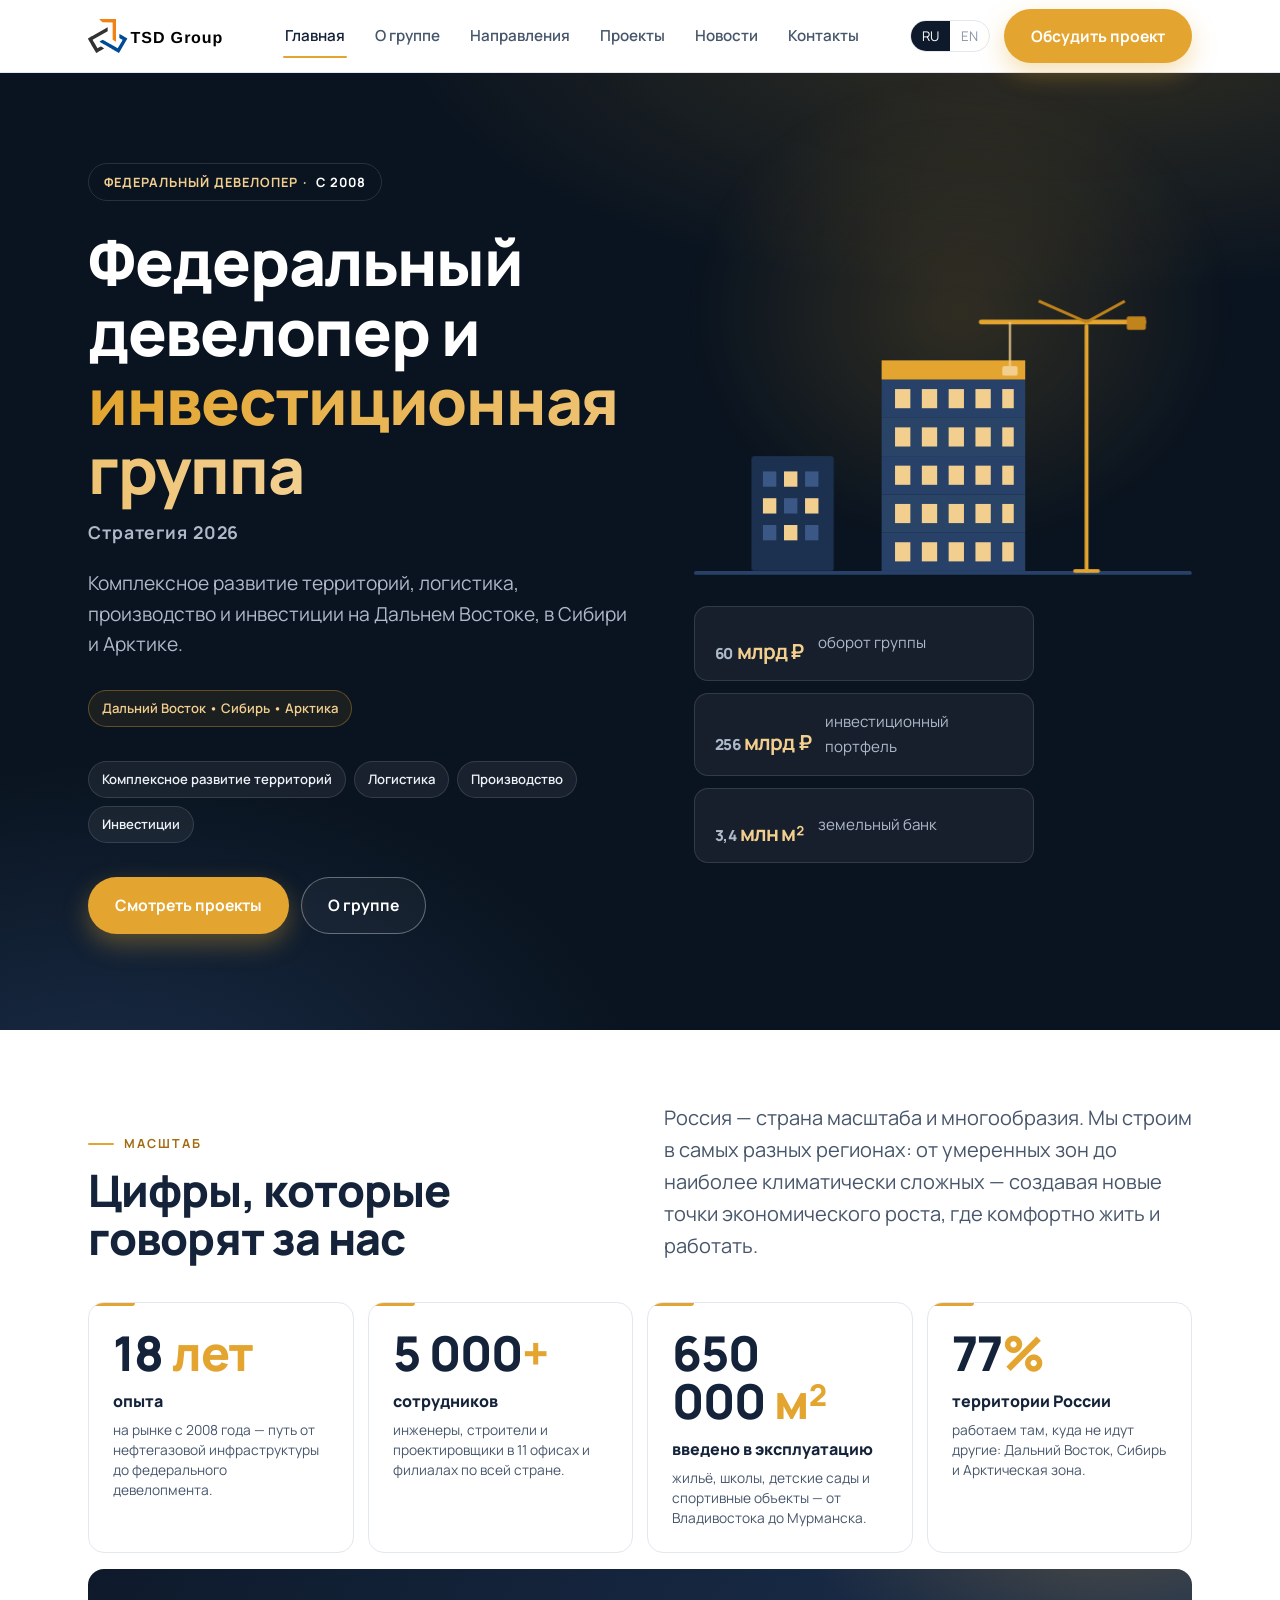
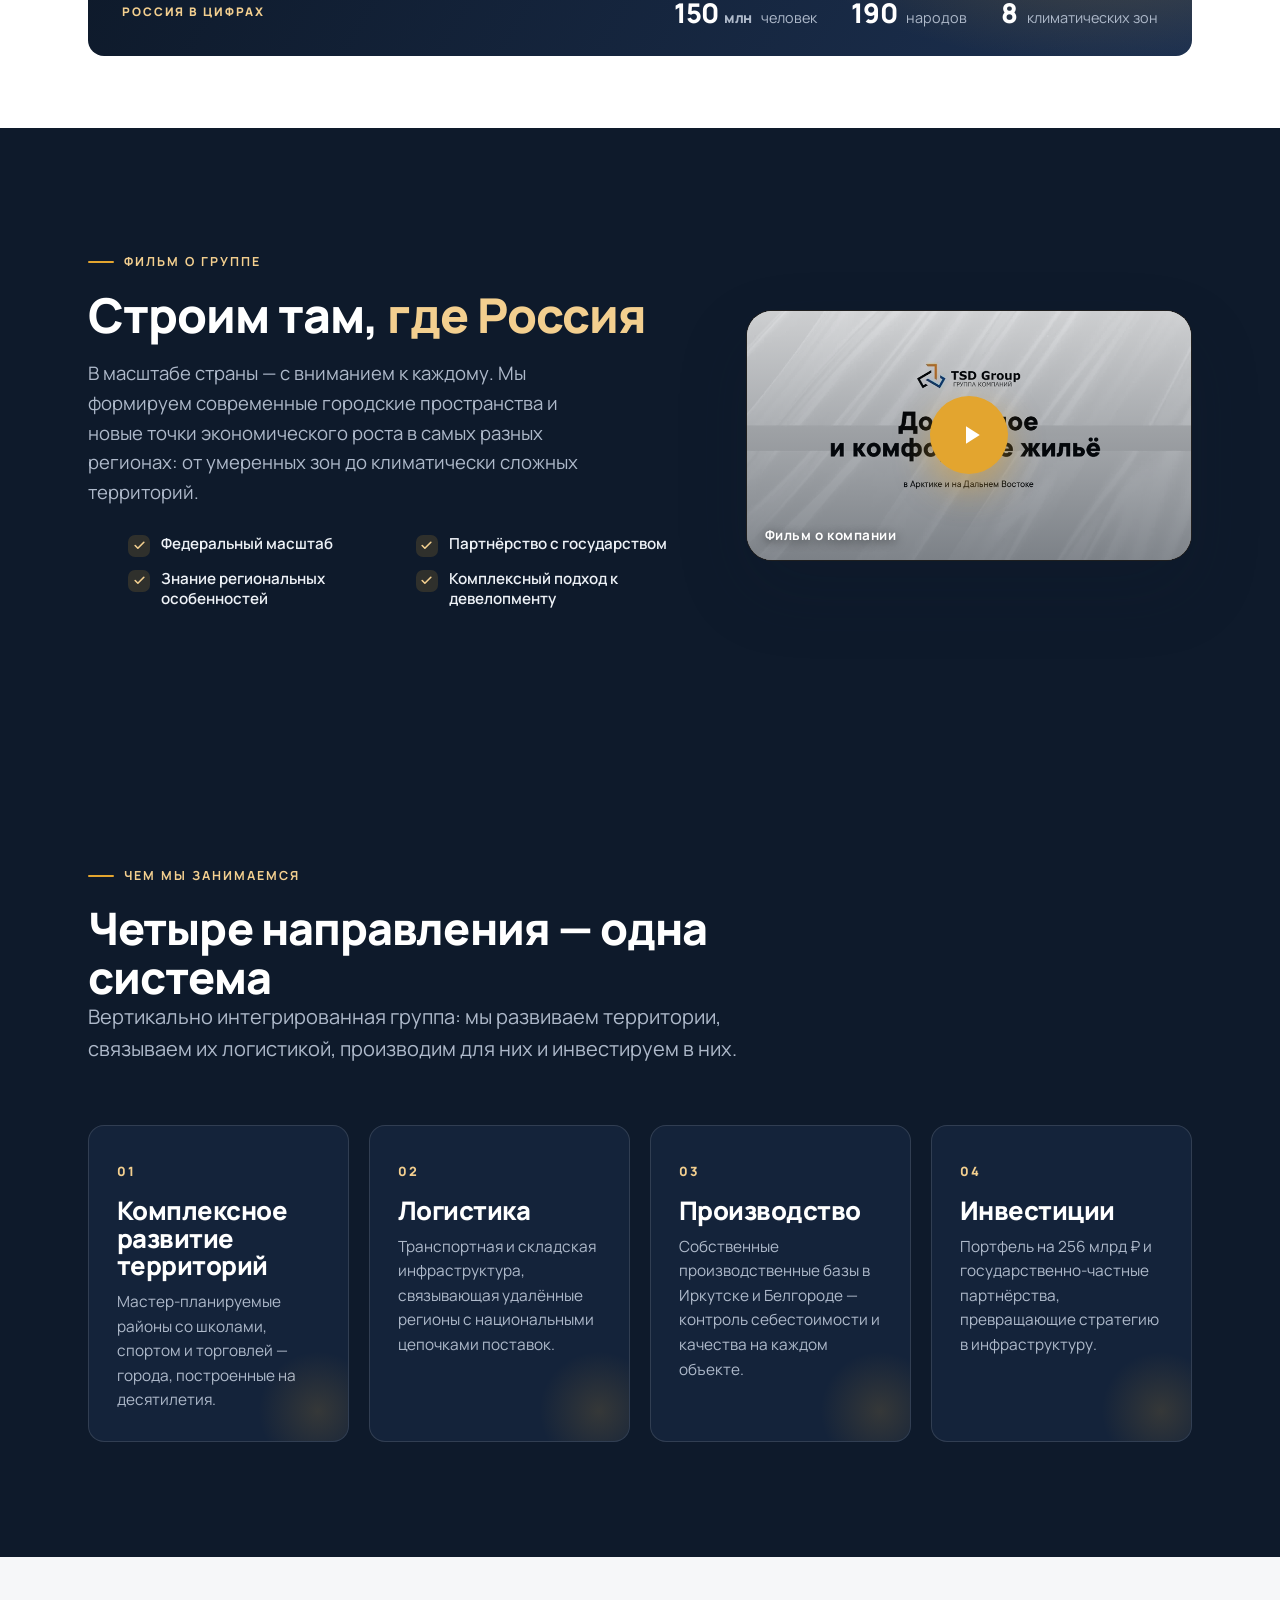
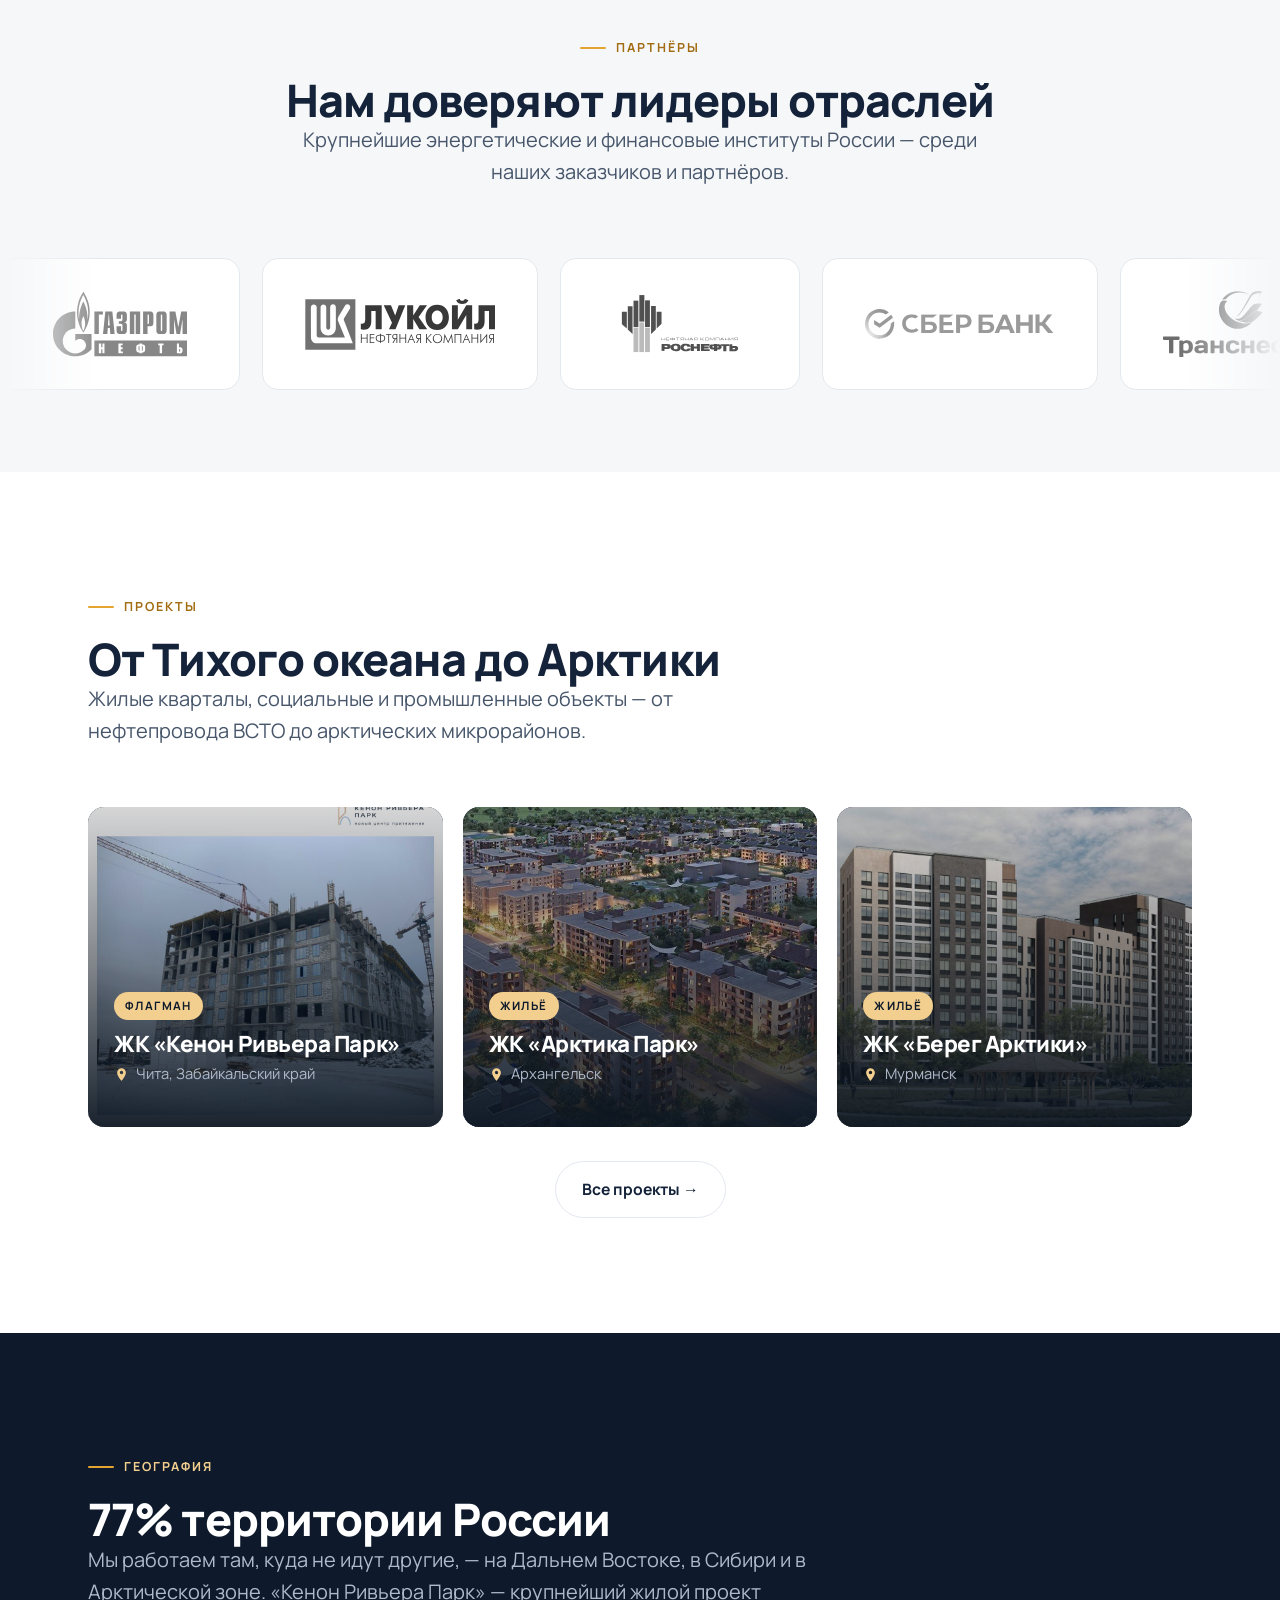
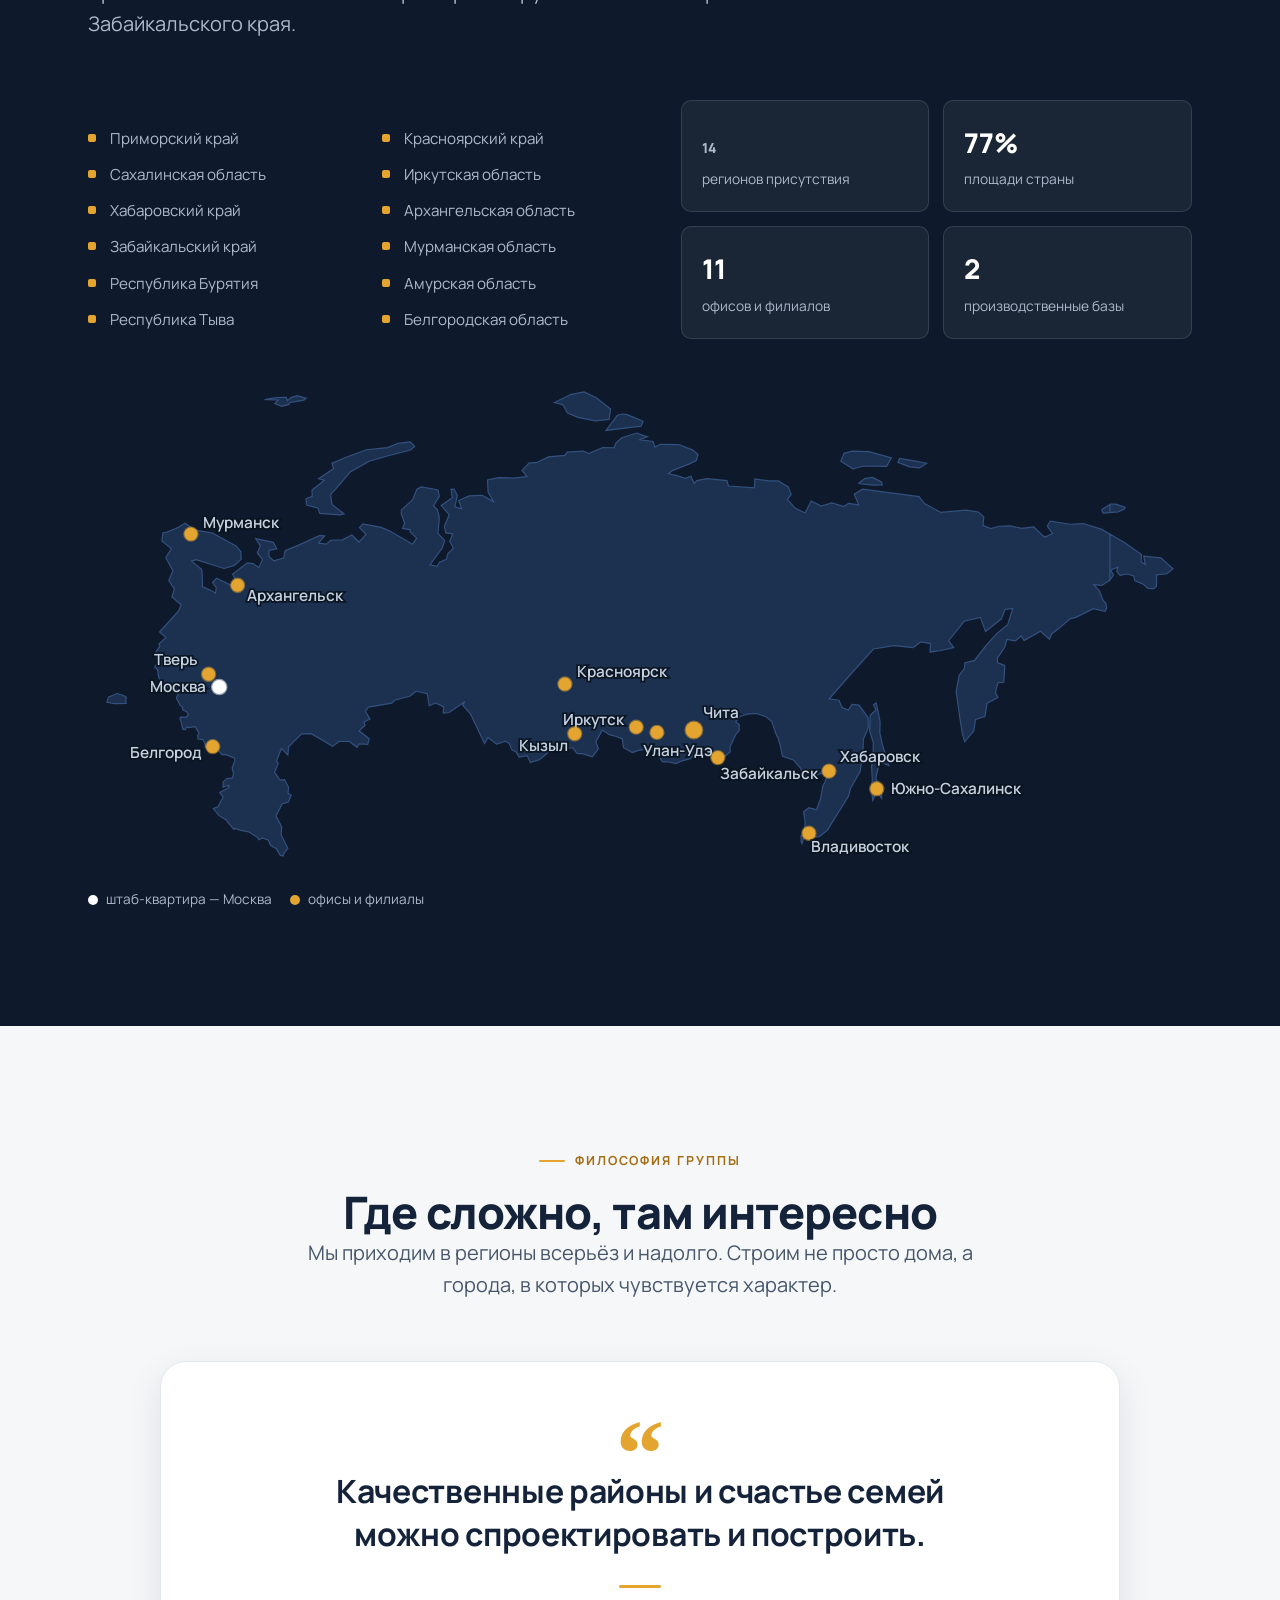
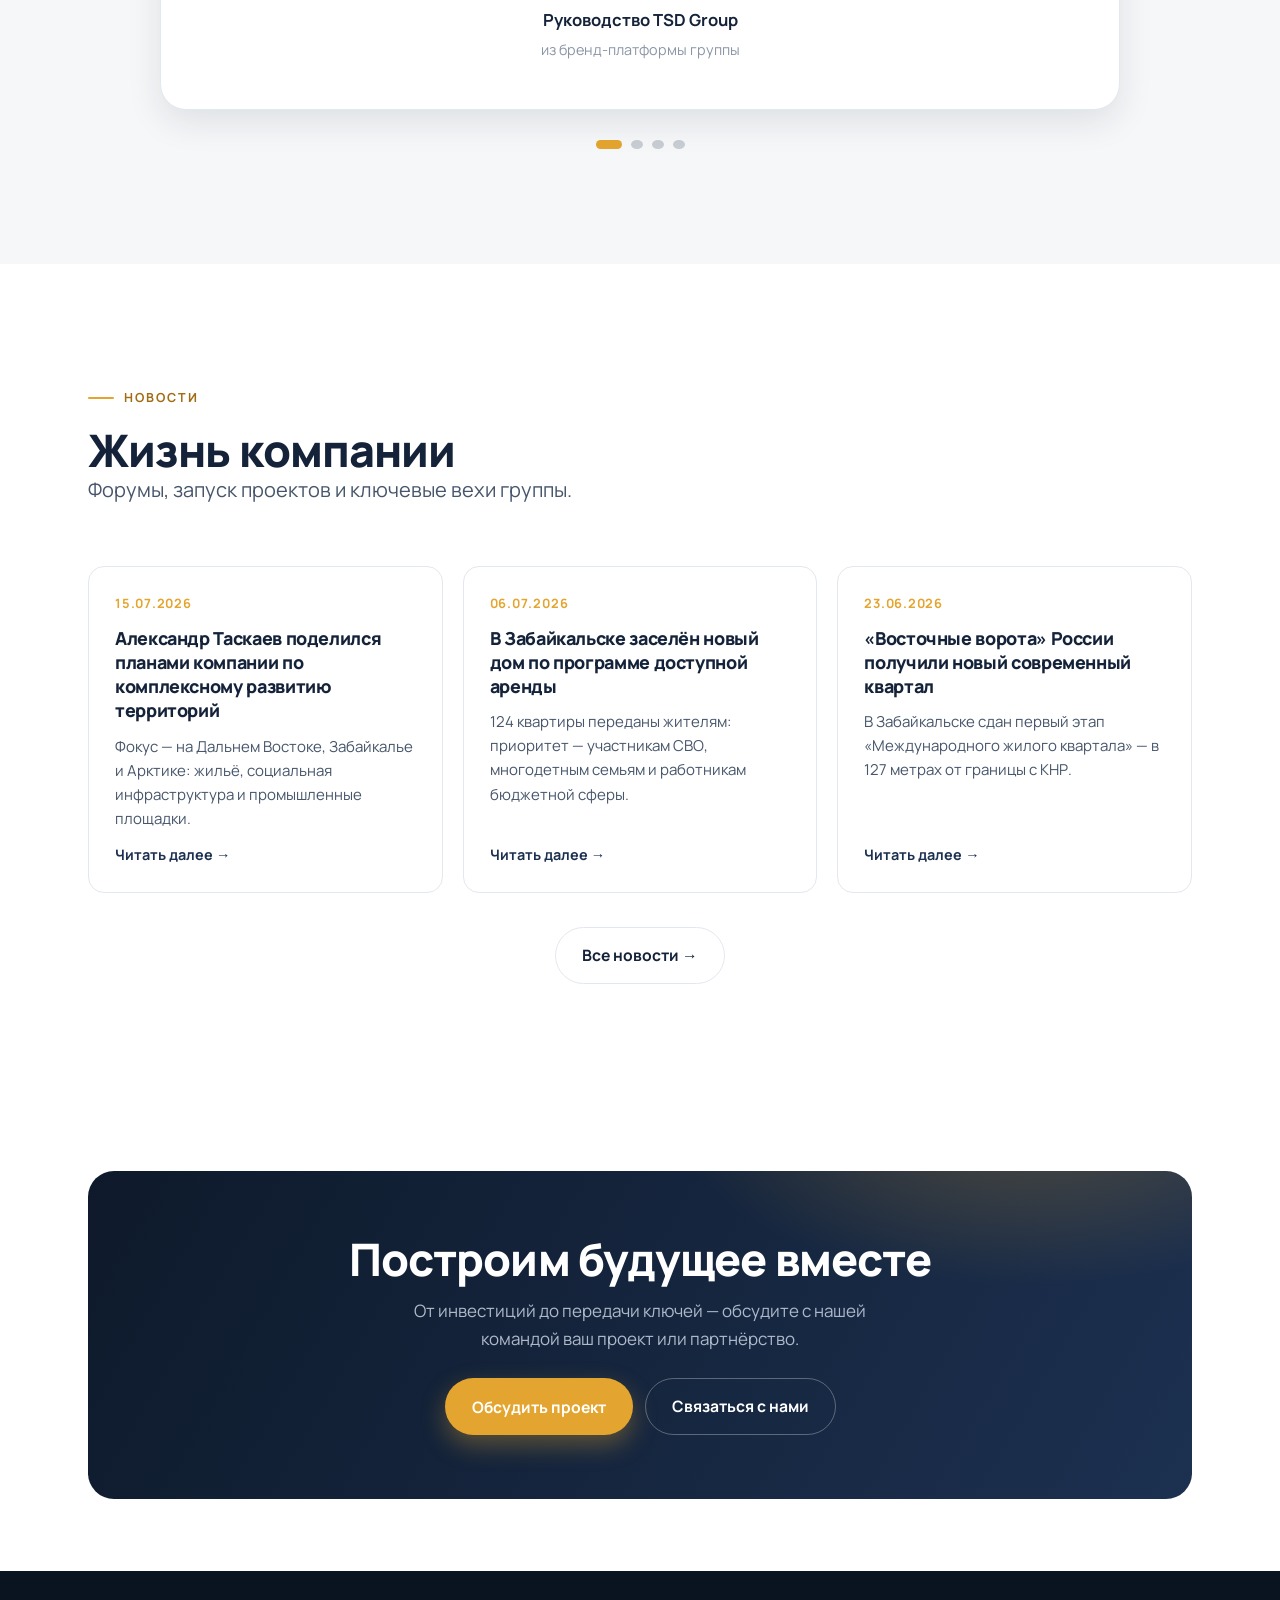
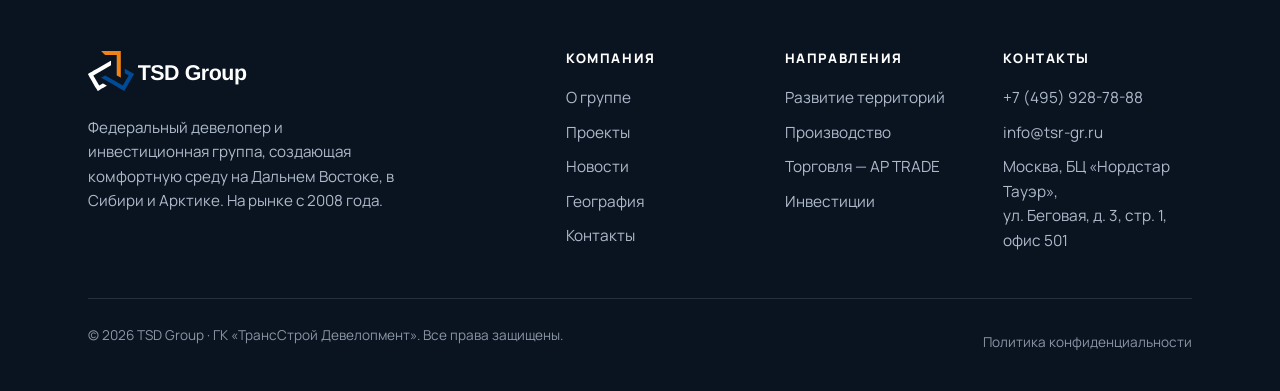
==== commit f334ba83: "Проекты: перенос всех фото со старого сайта + галереи, правки главной - Перенесены ВСЕ фото проектов" ====
--- a/index.html
+++ b/index.html
@@ -60,7 +60,7 @@
           <button data-lang="ru" class="is-active">RU</button>
           <button data-lang="en">EN</button>
         </div>
-        <button class="btn btn--primary nav__cta" data-open-callback data-i18n="nav.call">Заказать звонок</button>
+        <button class="btn btn--primary nav__cta" data-open-callback data-i18n="nav.call">Обсудить проект</button>
         <button class="burger" aria-label="Меню" aria-expanded="false">
           <span></span><span></span><span></span>
         </button>
@@ -444,7 +444,7 @@
         <div class="qslide is-active">
           <div class="quote-block">
             <div class="mark">“</div>
-            <blockquote data-i18n="quote1.t">Мы идём в регионы, где давно ничего нового не строилось. Хотим дать людям возможность почувствовать, что их город развивается.</blockquote>
+            <blockquote data-i18n="quote1.t">Качественные районы и счастье семей можно спроектировать и построить.</blockquote>
             <div class="quote-author"><b data-i18n="quote1.a">Руководство TSD Group</b><span data-i18n="quote1.r">из бренд-платформы группы</span></div>
           </div>
         </div>
@@ -515,7 +515,7 @@
         <h2 data-i18n="cta.title">Построим будущее вместе</h2>
         <p data-i18n="cta.sub">От инвестиций до передачи ключей — обсудите с нашей командой ваш проект или партнёрство.</p>
         <div class="cta__actions">
-          <button class="btn btn--primary" data-open-callback data-i18n="nav.call">Заказать звонок</button>
+          <button class="btn btn--primary" data-open-callback data-i18n="nav.call">Обсудить проект</button>
           <a href="contacts.html" class="btn btn--ghost" data-i18n="cta.btn1">Связаться с нами</a>
         </div>
       </div>
--- a/assets/css/style.css
+++ b/assets/css/style.css
@@ -242,10 +242,35 @@
 .build-scene .crane-arm { transform-box: fill-box; transform-origin: 12% 50%; animation: craneSwing 6s ease-in-out infinite; }
 .build-scene .crane-hook { animation: hookBob 6s ease-in-out infinite; }
 
-@keyframes floorRise { to { opacity: 1; transform: translateY(0) scaleY(1); } }
-@keyframes winOn { to { opacity: 1; } }
-@keyframes craneSwing { 0%,100% { transform: rotate(-4deg);} 50% { transform: rotate(4deg);} }
-@keyframes hookBob { 0%,100% { transform: translateY(0);} 50% { transform: translateY(14px);} }
+@keyframes floorRise { 0% { opacity: 0; transform: translateY(46px) scaleY(.2); } 60% { opacity: 1; } to { opacity: 1; transform: translateY(0) scaleY(1); } }
+@keyframes winOn { 0% { opacity: 0; transform: scale(.4); } to { opacity: 1; transform: scale(1); } }
+@keyframes craneSwing { 0%,100% { transform: rotate(-5deg);} 50% { transform: rotate(5deg);} }
+@keyframes hookBob { 0%,100% { transform: translateY(0);} 50% { transform: translateY(16px);} }
+
+/* Hero entrance — staggered reveal of copy + glow */
+.hero__copy > * { animation: heroIn .85s var(--ease) both; }
+.hero__copy > *:nth-child(1) { animation-delay: .05s; }
+.hero__copy > *:nth-child(2) { animation-delay: .16s; }
+.hero__copy > *:nth-child(3) { animation-delay: .27s; }
+.hero__copy > *:nth-child(4) { animation-delay: .36s; }
+.hero__copy > *:nth-child(5) { animation-delay: .45s; }
+.hero__copy > *:nth-child(6) { animation-delay: .54s; }
+.hero__copy > *:nth-child(7) { animation-delay: .63s; }
+.hero h1 .accent { background: linear-gradient(90deg, var(--orange), var(--orange-300)); -webkit-background-clip: text; background-clip: text; -webkit-text-fill-color: transparent; }
+.hero__metrics { animation: heroIn .85s var(--ease) both; animation-delay: .5s; }
+.hero__visual { animation: heroPop 1s var(--ease) both; animation-delay: .15s; }
+.hero::after {
+  content: ""; position: absolute; top: -10%; right: -5%; width: 60%; height: 70%; z-index: 1;
+  background: radial-gradient(closest-side, rgba(227,165,47,.18), transparent 70%);
+  filter: blur(10px); pointer-events: none; animation: glowPulse 6s ease-in-out infinite;
+}
+@keyframes heroIn { 0% { opacity: 0; transform: translateY(26px); } to { opacity: 1; transform: none; } }
+@keyframes heroPop { 0% { opacity: 0; transform: translateY(30px) scale(.96); } to { opacity: 1; transform: none; } }
+@keyframes glowPulse { 0%,100% { opacity: .55; transform: scale(1); } 50% { opacity: 1; transform: scale(1.12); } }
+@media (prefers-reduced-motion: reduce) {
+  .hero__copy > *, .hero__metrics, .hero__visual { animation: none !important; }
+  .hero::after { animation: none !important; }
+}
 
 @media (prefers-reduced-motion: reduce) {
   .build-scene .floor, .build-scene .win { animation: none !important; opacity: 1 !important; transform: none !important; }
@@ -574,6 +599,82 @@
 .photo-card:hover img { transform: scale(1.05); }
 
 /* =========================================================
+   PROJECT ACCORDION + GALLERIES (полный перенос со старого сайта)
+   ========================================================= */
+.pj-list { display: grid; gap: 18px; }
+.pj {
+  background: #fff; border: 1px solid var(--line); border-radius: var(--radius-lg);
+  overflow: hidden; transition: box-shadow .3s, border-color .3s;
+}
+.pj[open] { box-shadow: var(--shadow); border-color: transparent; }
+.pj > summary { list-style: none; cursor: pointer; display: grid; grid-template-columns: 1fr; }
+.pj > summary::-webkit-details-marker { display: none; }
+.pj__head { display: grid; grid-template-columns: 1fr; gap: 0; }
+.pj__cover { min-height: 200px; background-size: cover; background-position: center; position: relative; }
+.pj__cover::after { content: ""; position: absolute; inset: 0; background: linear-gradient(180deg, rgba(10,20,32,.05), rgba(10,20,32,.35)); }
+.pj__info { padding: 24px 26px 26px; display: flex; flex-direction: column; align-items: flex-start; }
+.pj__tag { display: inline-block; font-size: .7rem; font-weight: 800; letter-spacing: .1em; text-transform: uppercase; color: var(--navy-900); background: var(--orange-300); padding: 5px 11px; border-radius: 999px; margin-bottom: 12px; }
+.pj__info h3 { font-size: clamp(1.25rem, 2.4vw, 1.55rem); }
+.pj__loc { display: inline-flex; align-items: center; gap: 7px; color: var(--ink-faint); font-size: .92rem; margin-top: 7px; font-weight: 600; }
+.pj__loc svg { width: 15px; height: 15px; color: var(--orange); }
+.pj__teaser { color: var(--ink-soft); font-size: .98rem; margin: 12px 0 0; max-width: 66ch; }
+.pj .spec { margin-top: 14px; }
+.pj .spec span { color: var(--navy-800); background: var(--paper-2); border-color: var(--line); }
+.pj__more {
+  margin-top: 18px; display: inline-flex; align-items: center; gap: 8px;
+  font-weight: 800; font-size: .9rem; color: var(--gold-ink);
+  border: 1.5px solid var(--line); border-radius: 999px; padding: 9px 18px; transition: .25s var(--ease);
+}
+.pj__more:hover { border-color: var(--orange); background: rgba(227,165,47,.08); }
+.pj__more .chev { transition: transform .3s; }
+.pj[open] .pj__more { color: var(--orange-600); }
+.pj[open] .pj__more .chev { transform: rotate(180deg); }
+.pj[open] .pj__label-open { display: none; }
+.pj__label-close { display: none; }
+.pj[open] .pj__label-close { display: inline; }
+@media (min-width: 760px) {
+  .pj__head { grid-template-columns: 300px 1fr; }
+  .pj__cover { min-height: 100%; }
+}
+
+.pj__body { padding: 4px 26px 28px; border-top: 1px solid var(--line); }
+.pj__text { color: var(--ink-soft); max-width: 80ch; padding-top: 20px; }
+.pj__text p { margin: 0 0 12px; }
+.pj__text h4 { font-size: 1rem; color: var(--ink); margin: 18px 0 8px; }
+.pj__gallery {
+  display: grid; grid-template-columns: repeat(2, 1fr); gap: 10px; margin-top: 20px;
+}
+@media (min-width: 620px) { .pj__gallery { grid-template-columns: repeat(3, 1fr); } }
+@media (min-width: 980px) { .pj__gallery { grid-template-columns: repeat(4, 1fr); } }
+.pj__ph {
+  border: 0; padding: 0; cursor: zoom-in; border-radius: var(--radius-sm); overflow: hidden;
+  aspect-ratio: 4/3; background: var(--paper-2) center/cover no-repeat; position: relative;
+  transition: transform .3s var(--ease), box-shadow .3s;
+}
+.pj__ph:hover { transform: translateY(-3px); box-shadow: var(--shadow); }
+.pj__ph::after { content: ""; position: absolute; inset: 0; box-shadow: inset 0 0 0 1px rgba(10,20,32,.06); border-radius: var(--radius-sm); }
+.pj__count { font-size: .82rem; font-weight: 700; color: var(--ink-faint); margin: 16px 0 0; }
+
+/* Lightbox */
+.lightbox {
+  position: fixed; inset: 0; z-index: 300; display: grid; place-items: center; padding: 16px;
+  background: rgba(6,12,20,.94); opacity: 0; pointer-events: none; transition: opacity .3s;
+}
+.lightbox.is-open { opacity: 1; pointer-events: auto; }
+.lightbox img { max-width: 94vw; max-height: 86vh; border-radius: 10px; box-shadow: 0 30px 80px rgba(0,0,0,.6); }
+.lightbox__btn {
+  position: absolute; top: 50%; transform: translateY(-50%); width: 54px; height: 54px; border-radius: 50%;
+  border: 0; background: rgba(255,255,255,.12); color: #fff; font-size: 1.6rem; display: grid; place-items: center;
+  transition: background .2s;
+}
+.lightbox__btn:hover { background: var(--orange); }
+.lightbox__prev { left: 18px; } .lightbox__next { right: 18px; }
+.lightbox__close { position: absolute; top: 18px; right: 18px; width: 48px; height: 48px; border-radius: 50%; border: 0; background: rgba(255,255,255,.12); color: #fff; font-size: 1.3rem; transition: background .2s; }
+.lightbox__close:hover { background: var(--orange); }
+.lightbox__count { position: absolute; bottom: 20px; left: 0; right: 0; text-align: center; color: rgba(255,255,255,.75); font-size: .9rem; font-weight: 700; }
+@media (max-width: 620px) { .lightbox__btn { width: 44px; height: 44px; } .lightbox__prev { left: 6px; } .lightbox__next { right: 6px; } }
+
+/* =========================================================
    CALLBACK MODAL (перенос форм со старого сайта)
    ========================================================= */
 .modal {
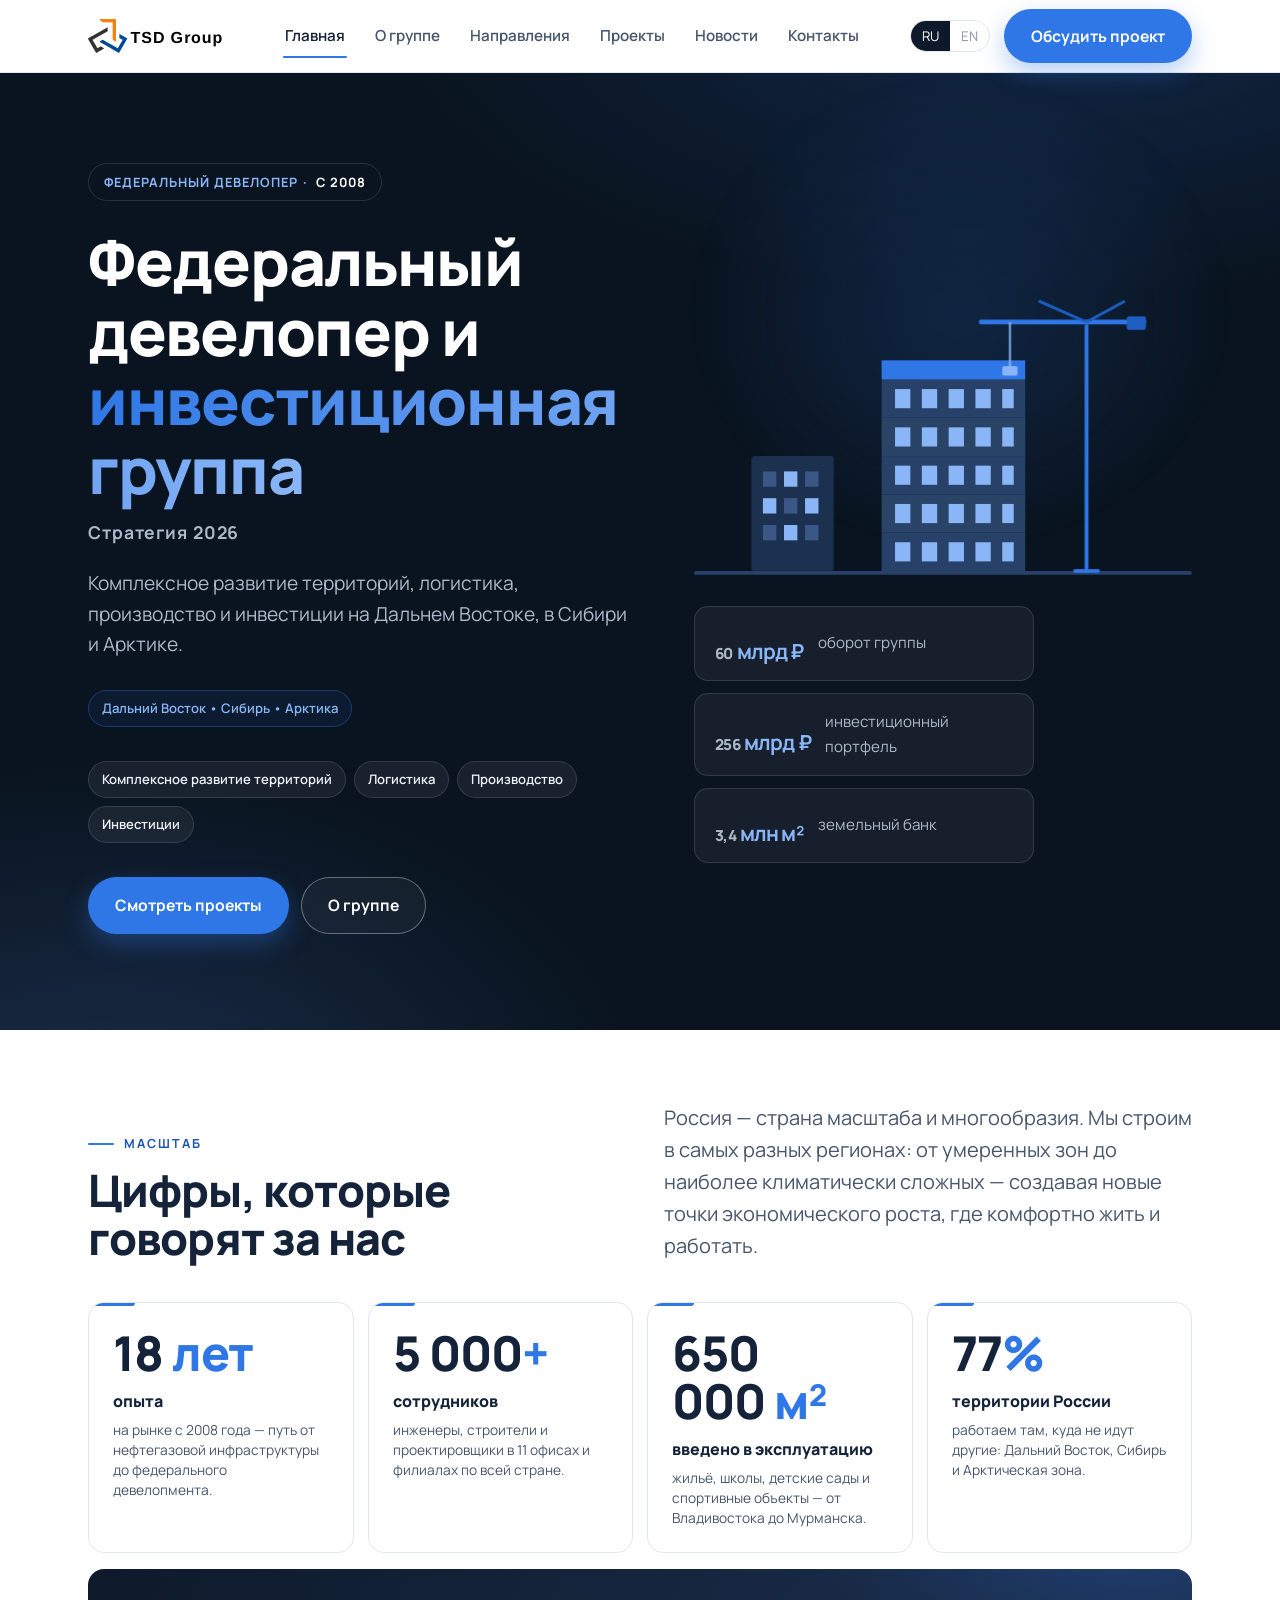
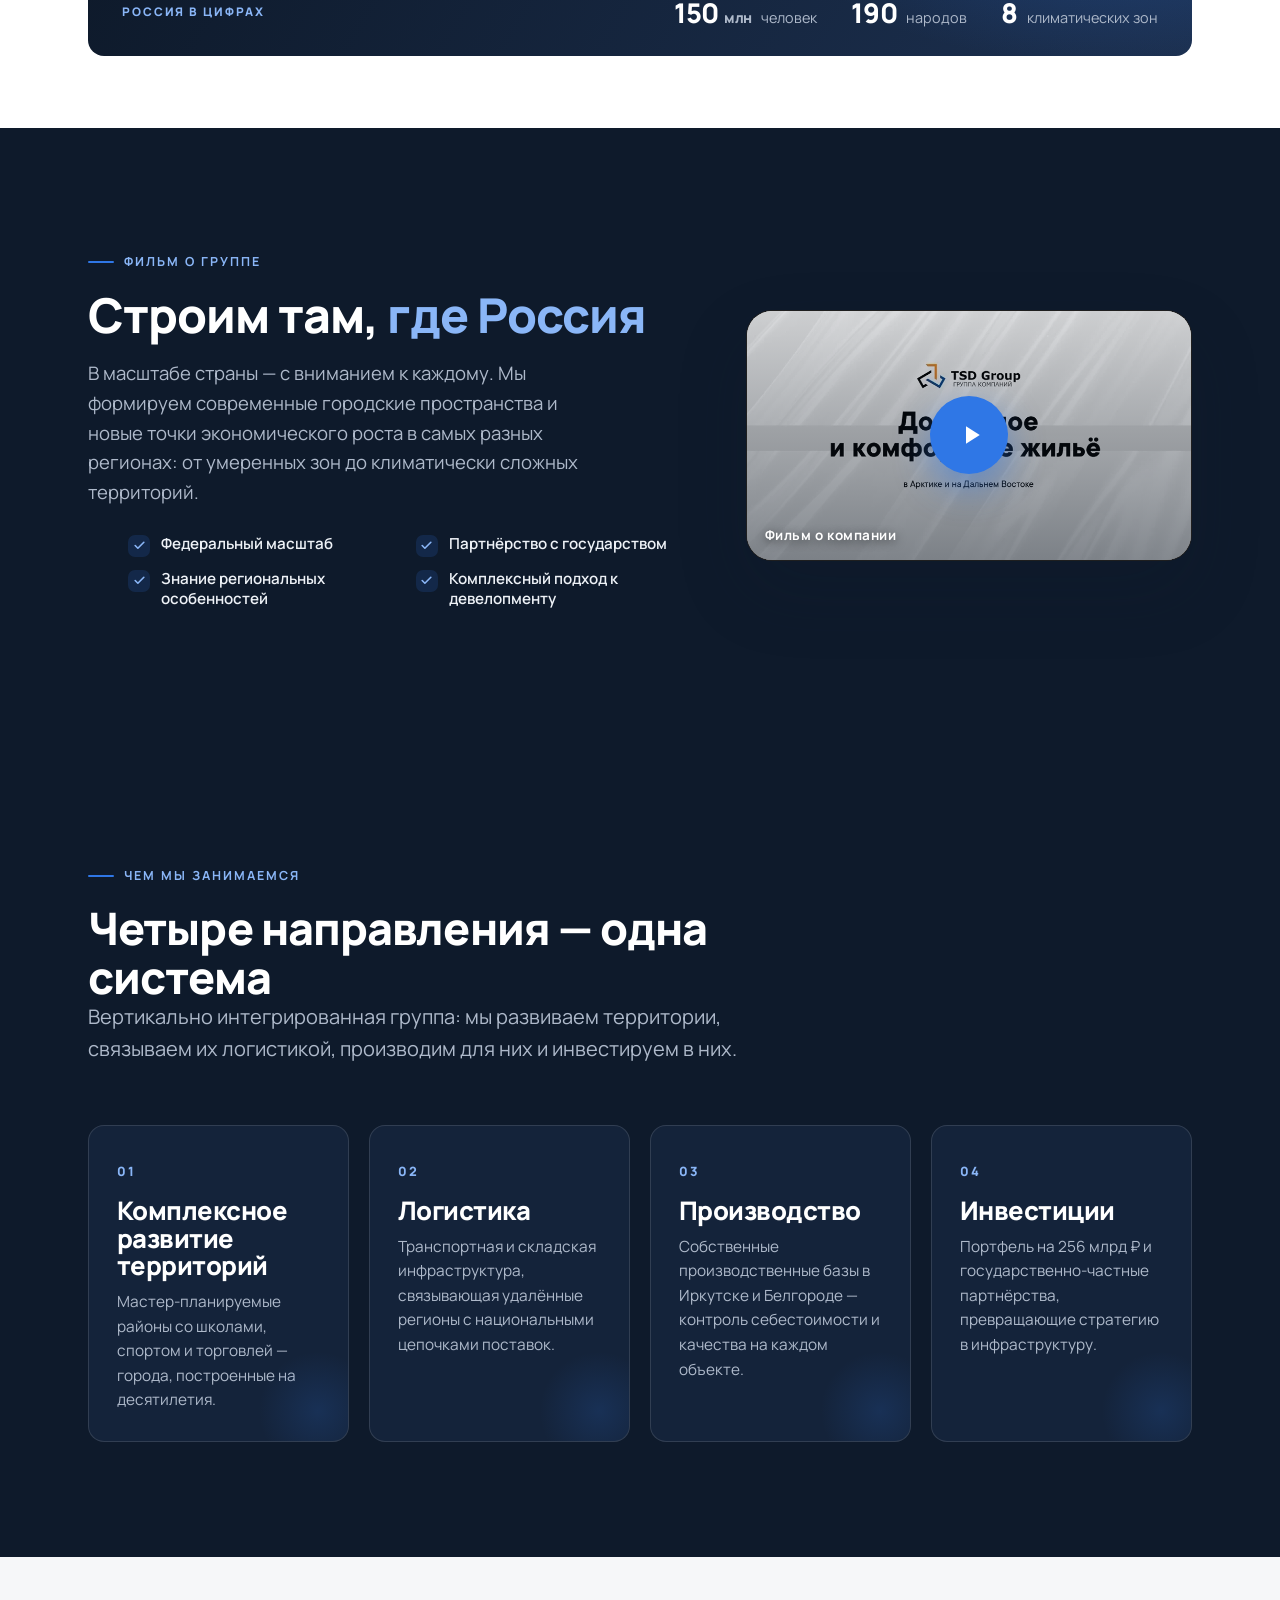
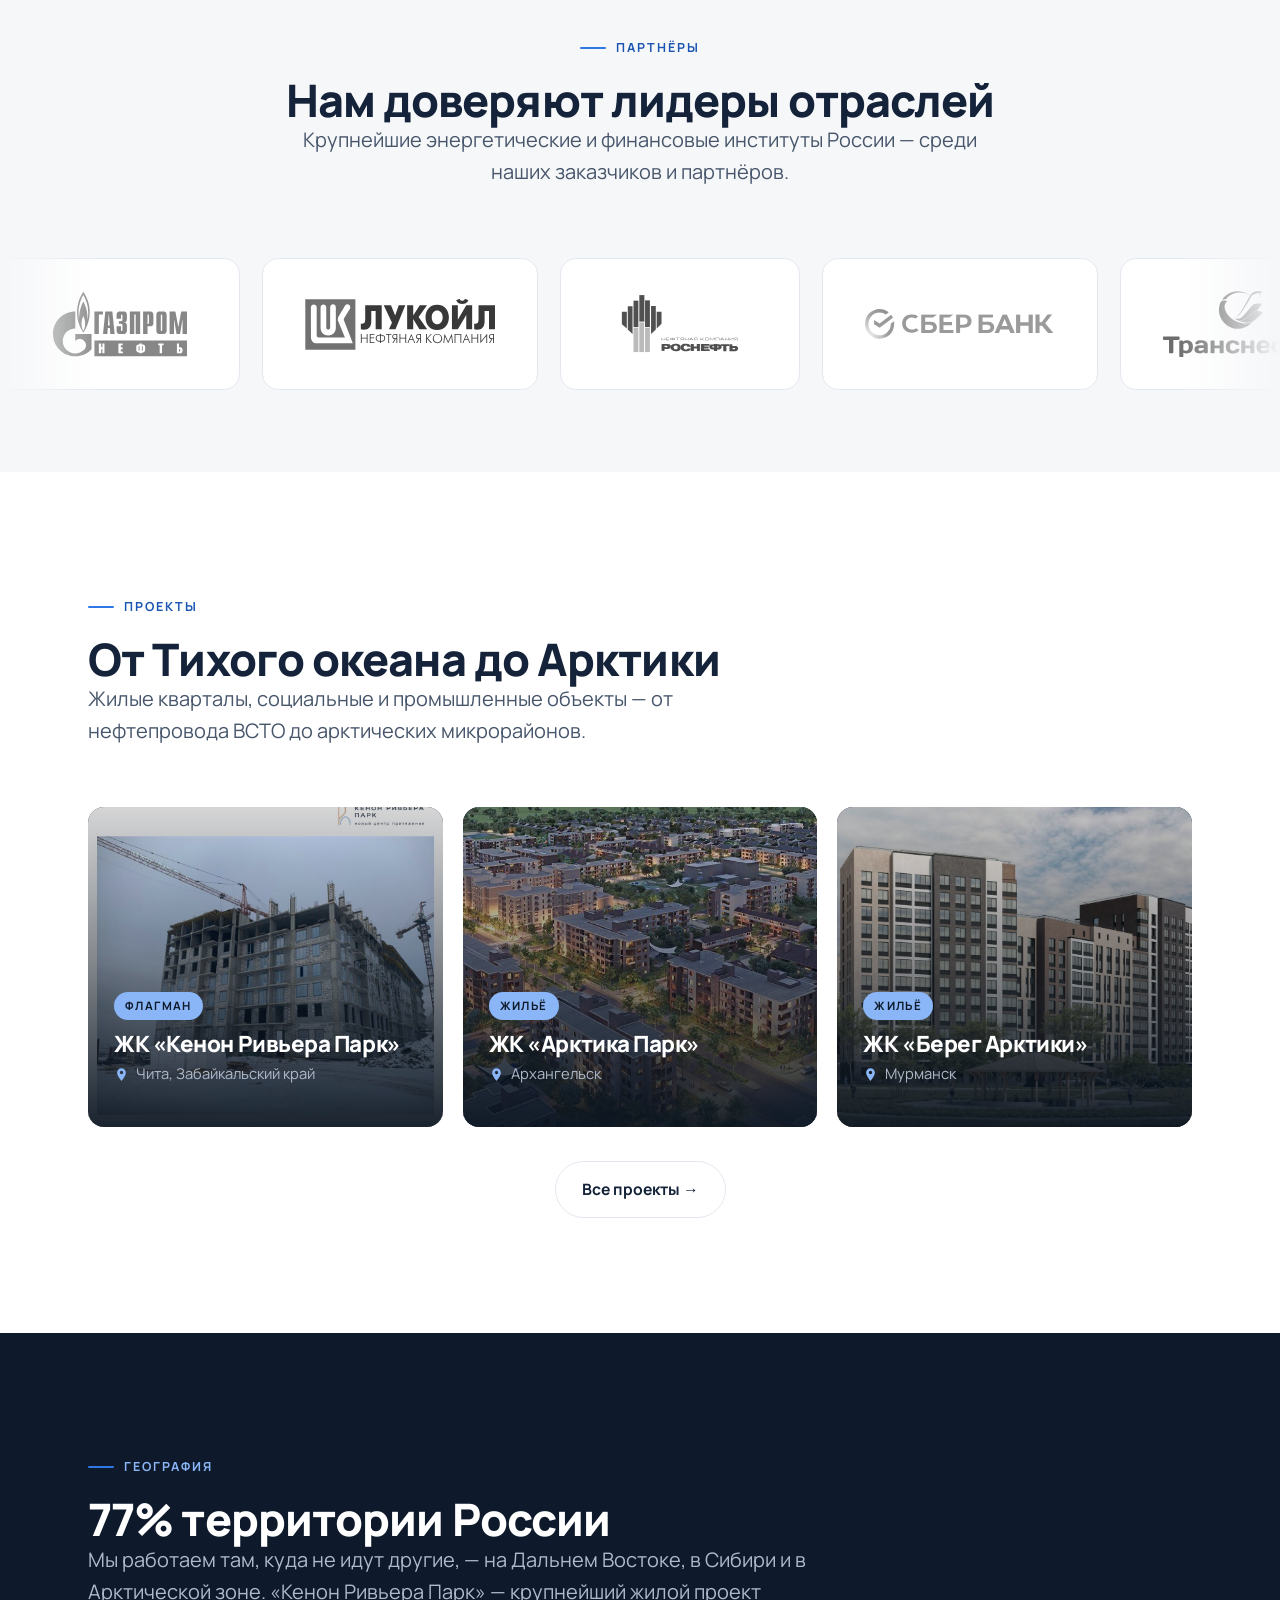
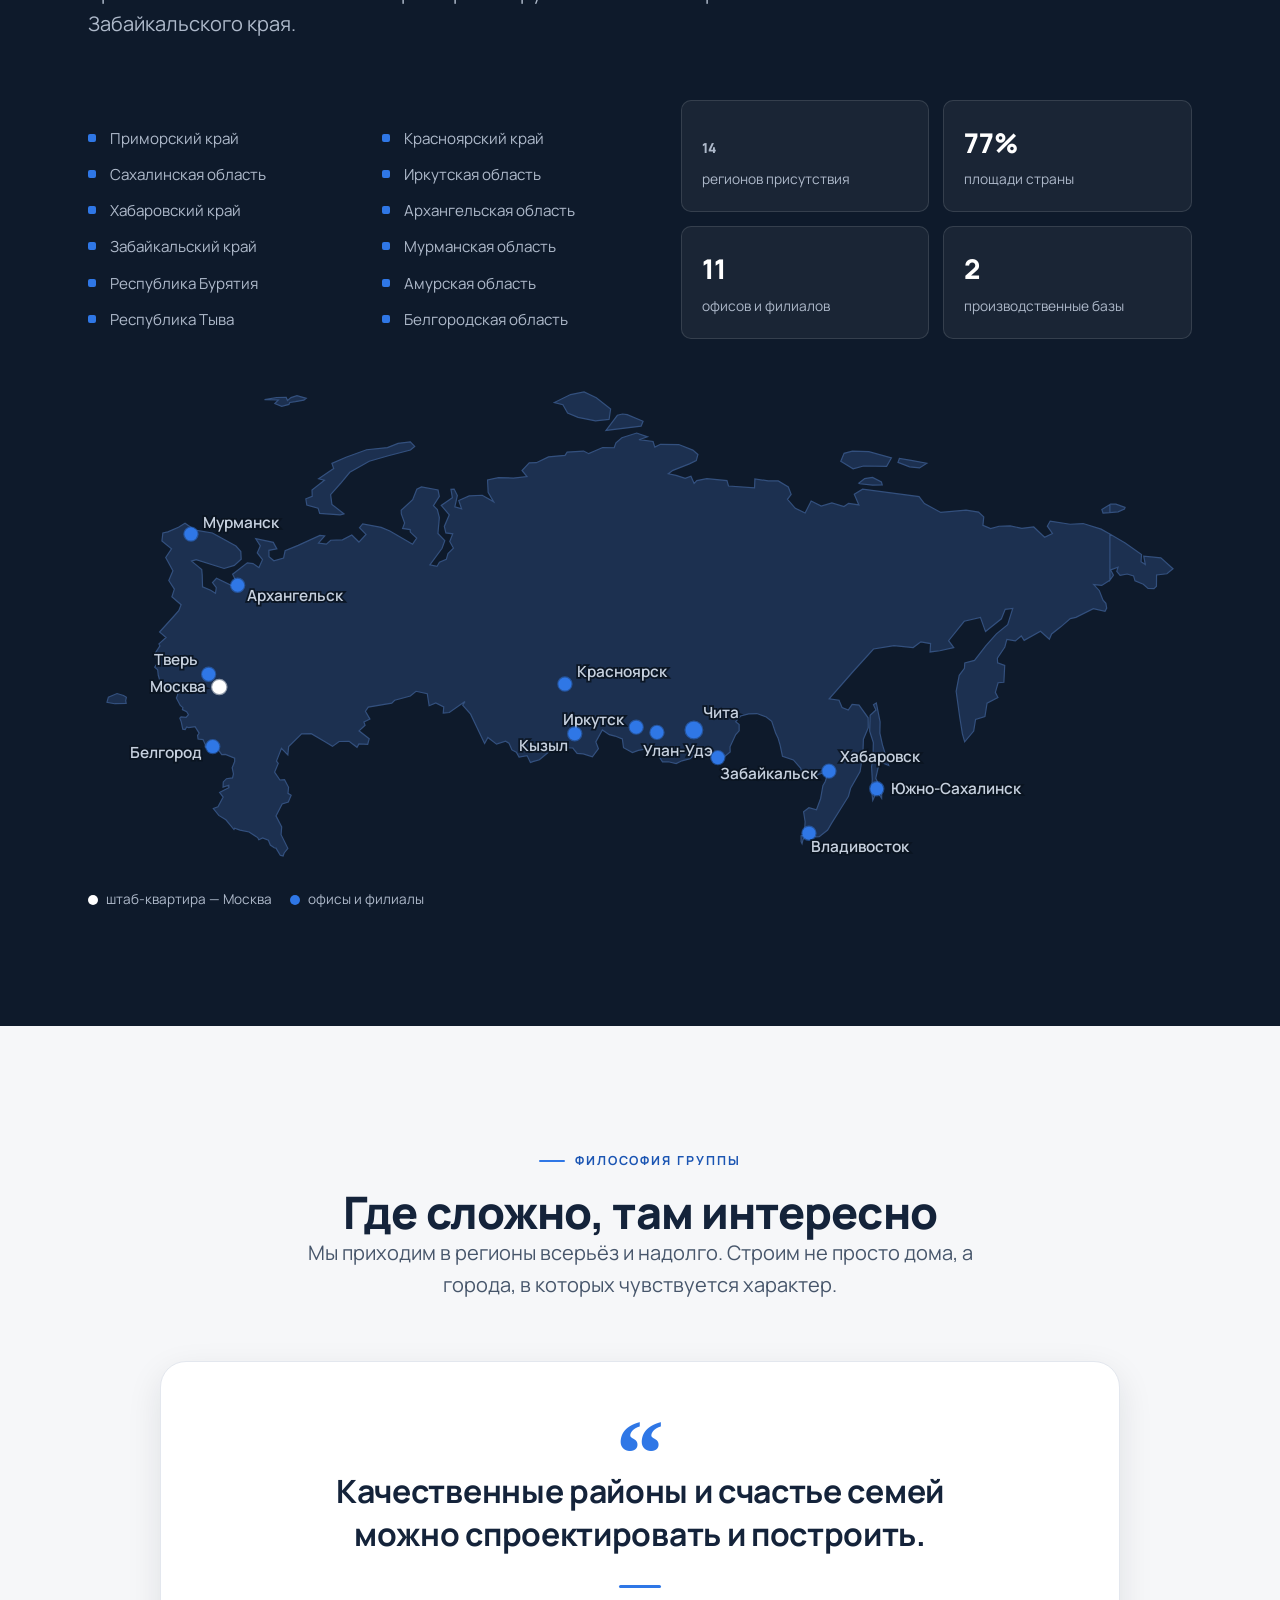
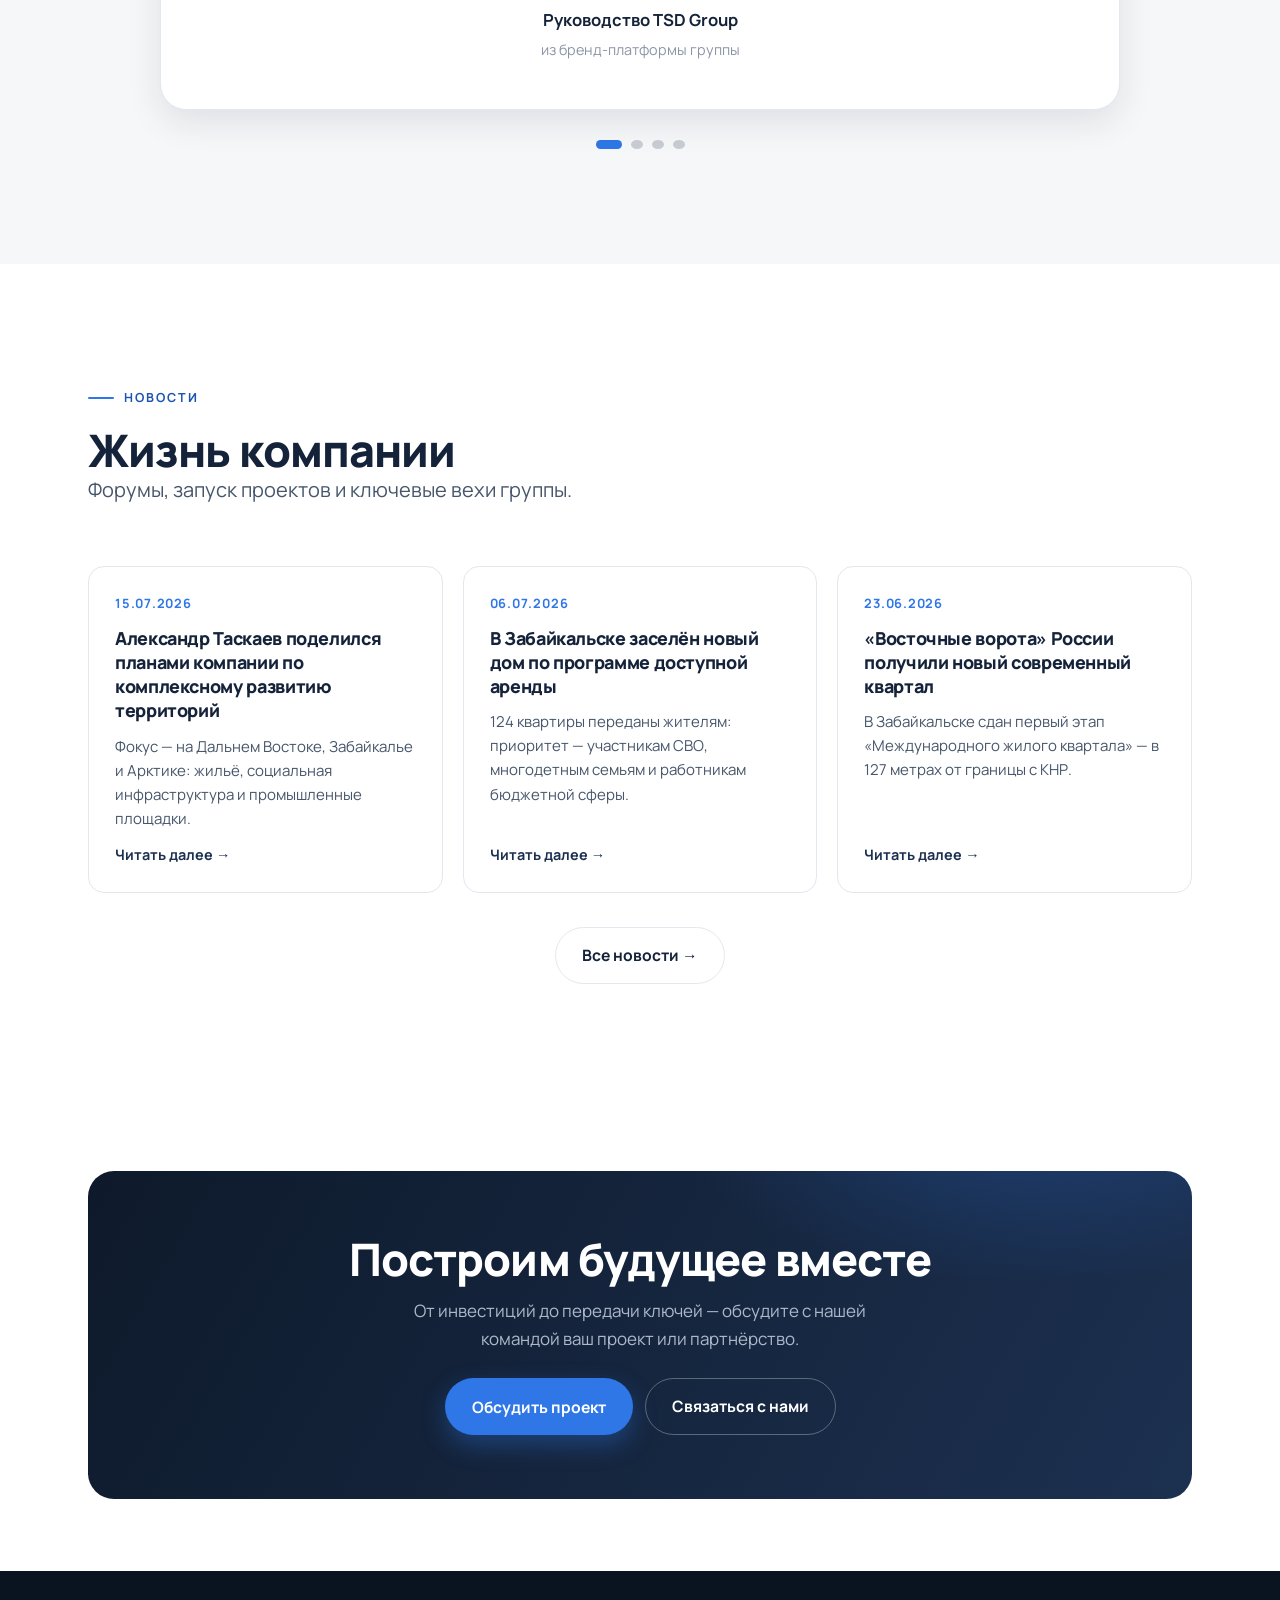
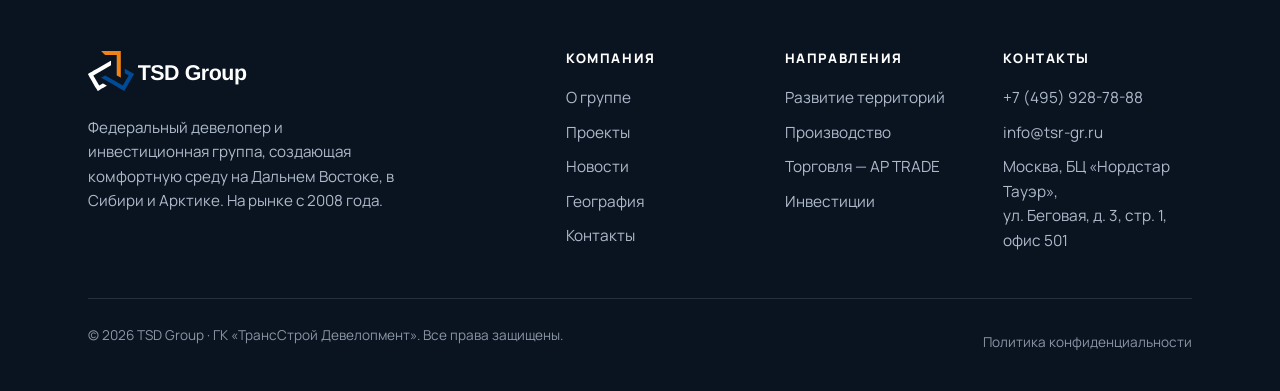
==== commit 7dc03a4c: "Другой цвет (сине-стальной) + curated-галереи проектов - Акцент сменён с золота на строгий сине-стал" ====
--- a/index.html
+++ b/index.html
@@ -114,21 +114,21 @@
             <rect x="0" y="352" width="520" height="4" rx="2" fill="#274169"/>
             <g class="floor" style="animation-delay:.05s"><rect x="60" y="232" width="86" height="120" rx="3" fill="#1c3050"/></g>
             <rect class="win" style="animation-delay:.5s" x="72"  y="248" width="14" height="16" fill="#3a5786"/>
-            <rect class="win" style="animation-delay:.6s" x="94"  y="248" width="14" height="16" fill="#f3cf8f"/>
+            <rect class="win" style="animation-delay:.6s" x="94"  y="248" width="14" height="16" fill="#8ab6f7"/>
             <rect class="win" style="animation-delay:.7s" x="116" y="248" width="14" height="16" fill="#3a5786"/>
-            <rect class="win" style="animation-delay:.6s" x="72"  y="276" width="14" height="16" fill="#f3cf8f"/>
+            <rect class="win" style="animation-delay:.6s" x="72"  y="276" width="14" height="16" fill="#8ab6f7"/>
             <rect class="win" style="animation-delay:.7s" x="94"  y="276" width="14" height="16" fill="#3a5786"/>
-            <rect class="win" style="animation-delay:.8s" x="116" y="276" width="14" height="16" fill="#f3cf8f"/>
+            <rect class="win" style="animation-delay:.8s" x="116" y="276" width="14" height="16" fill="#8ab6f7"/>
             <rect class="win" style="animation-delay:.7s" x="72"  y="304" width="14" height="16" fill="#3a5786"/>
-            <rect class="win" style="animation-delay:.8s" x="94"  y="304" width="14" height="16" fill="#f3cf8f"/>
+            <rect class="win" style="animation-delay:.8s" x="94"  y="304" width="14" height="16" fill="#8ab6f7"/>
             <rect class="win" style="animation-delay:.9s" x="116" y="304" width="14" height="16" fill="#3a5786"/>
             <g class="floor" style="animation-delay:.15s"><rect x="196" y="312" width="150" height="40" fill="#274169"/></g>
             <g class="floor" style="animation-delay:.30s"><rect x="196" y="272" width="150" height="40" fill="#2a4468"/></g>
             <g class="floor" style="animation-delay:.45s"><rect x="196" y="232" width="150" height="40" fill="#274169"/></g>
             <g class="floor" style="animation-delay:.60s"><rect x="196" y="192" width="150" height="40" fill="#2a4468"/></g>
             <g class="floor" style="animation-delay:.75s"><rect x="196" y="152" width="150" height="40" fill="#274169"/></g>
-            <g class="floor" style="animation-delay:.90s"><rect x="196" y="132" width="150" height="20" fill="#e3a52f"/></g>
-            <g fill="#f3cf8f">
+            <g class="floor" style="animation-delay:.90s"><rect x="196" y="132" width="150" height="20" fill="#2f77e6"/></g>
+            <g fill="#8ab6f7">
               <rect class="win" style="animation-delay:1.0s" x="210" y="322" width="16" height="20"/>
               <rect class="win" style="animation-delay:1.1s" x="238" y="322" width="16" height="20"/>
               <rect class="win" style="animation-delay:1.0s" x="266" y="322" width="16" height="20"/>
@@ -155,18 +155,18 @@
               <rect class="win" style="animation-delay:1.6s" x="294" y="162" width="16" height="20"/>
               <rect class="win" style="animation-delay:1.7s" x="322" y="162" width="12" height="20"/>
             </g>
-            <g stroke="#e3a52f" stroke-width="4" stroke-linecap="round">
+            <g stroke="#2f77e6" stroke-width="4" stroke-linecap="round">
               <line x1="410" y1="352" x2="410" y2="96"/>
               <line x1="398" y1="352" x2="422" y2="352"/>
             </g>
             <g class="crane-arm">
-              <line x1="300" y1="92" x2="470" y2="92" stroke="#e3a52f" stroke-width="5" stroke-linecap="round"/>
-              <line x1="410" y1="92" x2="360" y2="70" stroke="#c1831c" stroke-width="3"/>
-              <line x1="410" y1="92" x2="450" y2="70" stroke="#c1831c" stroke-width="3"/>
-              <rect x="452" y="86" width="20" height="14" rx="2" fill="#c1831c"/>
+              <line x1="300" y1="92" x2="470" y2="92" stroke="#2f77e6" stroke-width="5" stroke-linecap="round"/>
+              <line x1="410" y1="92" x2="360" y2="70" stroke="#1f5fc2" stroke-width="3"/>
+              <line x1="410" y1="92" x2="450" y2="70" stroke="#1f5fc2" stroke-width="3"/>
+              <rect x="452" y="86" width="20" height="14" rx="2" fill="#1f5fc2"/>
               <g class="crane-hook">
-                <line x1="330" y1="92" x2="330" y2="138" stroke="#f3cf8f" stroke-width="2"/>
-                <rect x="322" y="138" width="16" height="10" rx="2" fill="#f3cf8f"/>
+                <line x1="330" y1="92" x2="330" y2="138" stroke="#8ab6f7" stroke-width="2"/>
+                <rect x="322" y="138" width="16" height="10" rx="2" fill="#8ab6f7"/>
               </g>
             </g>
           </svg>
--- a/assets/css/style.css
+++ b/assets/css/style.css
@@ -4,16 +4,16 @@
    ========================================================= */
 
 :root {
-  /* Brand palette — deep federal navy + premium amber-gold accent */
+  /* Brand palette — deep federal navy + steel-blue accent */
   --navy-950: #0a1420;
   --navy-900: #0e1a2b;
   --navy-800: #14233a;
   --navy-700: #1c3050;
   --navy-600: #274169;
-  --orange:   #e3a52f;   /* accent — amber-gold */
-  --orange-600: #c1831c; /* deep gold — hover / accessible text on light */
-  --orange-300: #f3cf8f; /* light gold — for dark backgrounds */
-  --gold-ink: #a26c12;   /* darkest gold — legible small text on white */
+  --orange:   #2f77e6;   /* accent — steel blue */
+  --orange-600: #1f5fc2; /* deep blue — hover / accessible text on light */
+  --orange-300: #8ab6f7; /* light blue — for dark backgrounds */
+  --gold-ink: #1b55b3;   /* darkest blue — legible small text on white */
 
   --paper: #f6f7f9;
   --paper-2: #eef1f5;
@@ -97,7 +97,7 @@
   will-change: transform;
 }
 .btn:hover { transform: translateY(-2px); }
-.btn--primary { background: var(--orange); color: #fff; box-shadow: 0 10px 24px rgba(227,165,47,.35); }
+.btn--primary { background: var(--orange); color: #fff; box-shadow: 0 10px 24px rgba(47,119,230,.35); }
 .btn--primary:hover { background: var(--orange-600); }
 .btn--ghost { background: transparent; color: var(--ink); border-color: var(--line); }
 .section--dark .btn--ghost { color: #fff; border-color: var(--line-dark); }
@@ -192,7 +192,7 @@
 .hero::before {
   content: ""; position: absolute; inset: 0;
   background:
-    radial-gradient(1100px 500px at 82% -8%, rgba(227,165,47,.20), transparent 60%),
+    radial-gradient(1100px 500px at 82% -8%, rgba(47,119,230,.20), transparent 60%),
     radial-gradient(900px 600px at 8% 110%, rgba(39,65,105,.55), transparent 60%);
   pointer-events: none;
 }
@@ -212,7 +212,7 @@
 .hero__sub { font-size: clamp(1.02rem, 2vw, 1.2rem); color: var(--on-dark-soft); max-width: 46ch; margin-bottom: 30px; }
 .hero__tags { display: flex; flex-wrap: wrap; gap: 8px 8px; margin-bottom: 34px; }
 .hero__tag { font-size: .82rem; font-weight: 600; color: var(--on-dark); background: rgba(255,255,255,.06); border: 1px solid var(--line-dark); padding: 7px 13px; border-radius: 999px; }
-.hero__tag--geo { color: var(--orange-300); border-color: rgba(227,165,47,.35); background: rgba(227,165,47,.08); }
+.hero__tag--geo { color: var(--orange-300); border-color: rgba(47,119,230,.35); background: rgba(47,119,230,.08); }
 .hero__actions { display: flex; flex-wrap: wrap; gap: 12px; }
 
 /* metric chips (from photo) */
@@ -261,7 +261,7 @@
 .hero__visual { animation: heroPop 1s var(--ease) both; animation-delay: .15s; }
 .hero::after {
   content: ""; position: absolute; top: -10%; right: -5%; width: 60%; height: 70%; z-index: 1;
-  background: radial-gradient(closest-side, rgba(227,165,47,.18), transparent 70%);
+  background: radial-gradient(closest-side, rgba(47,119,230,.18), transparent 70%);
   filter: blur(10px); pointer-events: none; animation: glowPulse 6s ease-in-out infinite;
 }
 @keyframes heroIn { 0% { opacity: 0; transform: translateY(26px); } to { opacity: 1; transform: none; } }
@@ -310,7 +310,7 @@
   background: linear-gradient(120deg, var(--navy-900), var(--navy-700));
   border-radius: var(--radius); color: #fff; position: relative; overflow: hidden;
 }
-.country::before { content: ""; position: absolute; inset: 0; background: radial-gradient(500px 200px at 92% -30%, rgba(227,165,47,.22), transparent 60%); pointer-events: none; }
+.country::before { content: ""; position: absolute; inset: 0; background: radial-gradient(500px 200px at 92% -30%, rgba(47,119,230,.22), transparent 60%); pointer-events: none; }
 .country__label { position: relative; font-size: .74rem; font-weight: 800; letter-spacing: .16em; text-transform: uppercase; color: var(--orange-300); }
 .country__items { position: relative; display: flex; flex-wrap: wrap; gap: 16px 34px; margin-left: auto; }
 .country__items > div { display: flex; align-items: baseline; gap: 9px; }
@@ -333,7 +333,7 @@
 }
 .film__accents .tick {
   flex: none; width: 22px; height: 22px; border-radius: 7px; margin-top: 1px;
-  display: grid; place-items: center; background: rgba(227,165,47,.16); color: var(--orange-300);
+  display: grid; place-items: center; background: rgba(47,119,230,.16); color: var(--orange-300);
 }
 .film__accents .tick svg { width: 13px; height: 13px; }
 
@@ -353,7 +353,7 @@
 .film__play {
   position: relative; z-index: 1; width: 78px; height: 78px; border-radius: 50%;
   background: var(--orange); color: #fff; display: grid; place-items: center;
-  box-shadow: 0 14px 34px rgba(227,165,47,.5); transition: transform .3s var(--ease), background .3s;
+  box-shadow: 0 14px 34px rgba(47,119,230,.5); transition: transform .3s var(--ease), background .3s;
 }
 .film__poster:hover .film__play { transform: scale(1.08); background: var(--orange-600); }
 .film__play svg { width: 30px; height: 30px; margin-left: 4px; }
@@ -395,7 +395,7 @@
 .dir p { color: var(--on-dark-soft); font-size: .96rem; margin: 0; }
 .dir::after {
   content: ""; position: absolute; right: -30px; bottom: -30px; width: 120px; height: 120px;
-  background: radial-gradient(circle at center, rgba(227,165,47,.16), transparent 70%);
+  background: radial-gradient(circle at center, rgba(47,119,230,.16), transparent 70%);
 }
 
 /* =========================================================
@@ -625,7 +625,7 @@
   font-weight: 800; font-size: .9rem; color: var(--gold-ink);
   border: 1.5px solid var(--line); border-radius: 999px; padding: 9px 18px; transition: .25s var(--ease);
 }
-.pj__more:hover { border-color: var(--orange); background: rgba(227,165,47,.08); }
+.pj__more:hover { border-color: var(--orange); background: rgba(47,119,230,.08); }
 .pj__more .chev { transition: transform .3s; }
 .pj[open] .pj__more { color: var(--orange-600); }
 .pj[open] .pj__more .chev { transform: rotate(180deg); }
@@ -710,7 +710,7 @@
   position: fixed; right: 16px; bottom: 16px; z-index: 90;
   width: 56px; height: 56px; border-radius: 50%; border: 0;
   background: var(--orange); color: #fff; display: grid; place-items: center;
-  box-shadow: 0 12px 28px rgba(227,165,47,.45);
+  box-shadow: 0 12px 28px rgba(47,119,230,.45);
 }
 .fab-call svg { width: 24px; height: 24px; }
 @media (min-width: 1000px) { .fab-call { display: none; } }
@@ -722,7 +722,7 @@
   position: relative; background: linear-gradient(120deg, var(--navy-900), var(--navy-700)); color: #fff;
   border-radius: var(--radius-lg); padding: clamp(38px, 6vw, 64px); overflow: hidden; text-align: center;
 }
-.cta::before { content:""; position: absolute; inset: 0; background: radial-gradient(600px 300px at 85% -20%, rgba(227,165,47,.28), transparent 60%); }
+.cta::before { content:""; position: absolute; inset: 0; background: radial-gradient(600px 300px at 85% -20%, rgba(47,119,230,.28), transparent 60%); }
 .cta > * { position: relative; z-index: 1; }
 .cta h2 { color: #fff; margin-bottom: 14px; }
 .cta p { color: var(--on-dark-soft); max-width: 52ch; margin: 0 auto 26px; }
@@ -734,7 +734,7 @@
    PAGE HERO (inner pages)
    ========================================================= */
 .page-hero { background: var(--navy-900); color: var(--on-dark); padding: clamp(56px, 9vw, 110px) 0 clamp(40px, 6vw, 70px); position: relative; overflow: hidden; }
-.page-hero::before { content:""; position:absolute; inset:0; background: radial-gradient(800px 400px at 90% -10%, rgba(227,165,47,.16), transparent 60%); }
+.page-hero::before { content:""; position:absolute; inset:0; background: radial-gradient(800px 400px at 90% -10%, rgba(47,119,230,.16), transparent 60%); }
 .page-hero__inner { position: relative; z-index: 1; }
 .page-hero h1 { color: #fff; max-width: 18ch; }
 .page-hero p { color: var(--on-dark-soft); max-width: 56ch; margin-top: 16px; font-size: 1.1rem; }
@@ -754,7 +754,7 @@
 .timeline { position: relative; padding-left: 26px; }
 .timeline::before { content:""; position: absolute; left: 5px; top: 6px; bottom: 6px; width: 2px; background: var(--line); }
 .tl { position: relative; padding: 0 0 34px 8px; }
-.tl::before { content:""; position: absolute; left: -26px; top: 4px; width: 12px; height: 12px; border-radius: 50%; background: var(--orange); box-shadow: 0 0 0 4px rgba(227,165,47,.15); }
+.tl::before { content:""; position: absolute; left: -26px; top: 4px; width: 12px; height: 12px; border-radius: 50%; background: var(--orange); box-shadow: 0 0 0 4px rgba(47,119,230,.15); }
 .tl b { color: var(--orange); font-weight: 800; font-size: 1.05rem; }
 .tl h3 { margin: 4px 0 6px; }
 .tl p { color: var(--ink-soft); margin: 0; }
@@ -776,7 +776,7 @@
   font-family: inherit; font-size: 1rem; padding: 14px 16px; border: 1.5px solid var(--line);
   border-radius: 12px; background: #fff; color: var(--ink); transition: border-color .2s, box-shadow .2s;
 }
-.field input:focus, .field textarea:focus { outline: none; border-color: var(--orange); box-shadow: 0 0 0 4px rgba(227,165,47,.12); }
+.field input:focus, .field textarea:focus { outline: none; border-color: var(--orange); box-shadow: 0 0 0 4px rgba(47,119,230,.12); }
 .field textarea { min-height: 120px; resize: vertical; }
 .form-note { font-size: .82rem; color: var(--ink-faint); }
 .form-status { font-size: .95rem; font-weight: 700; padding: 12px 16px; border-radius: 12px; display: none; }
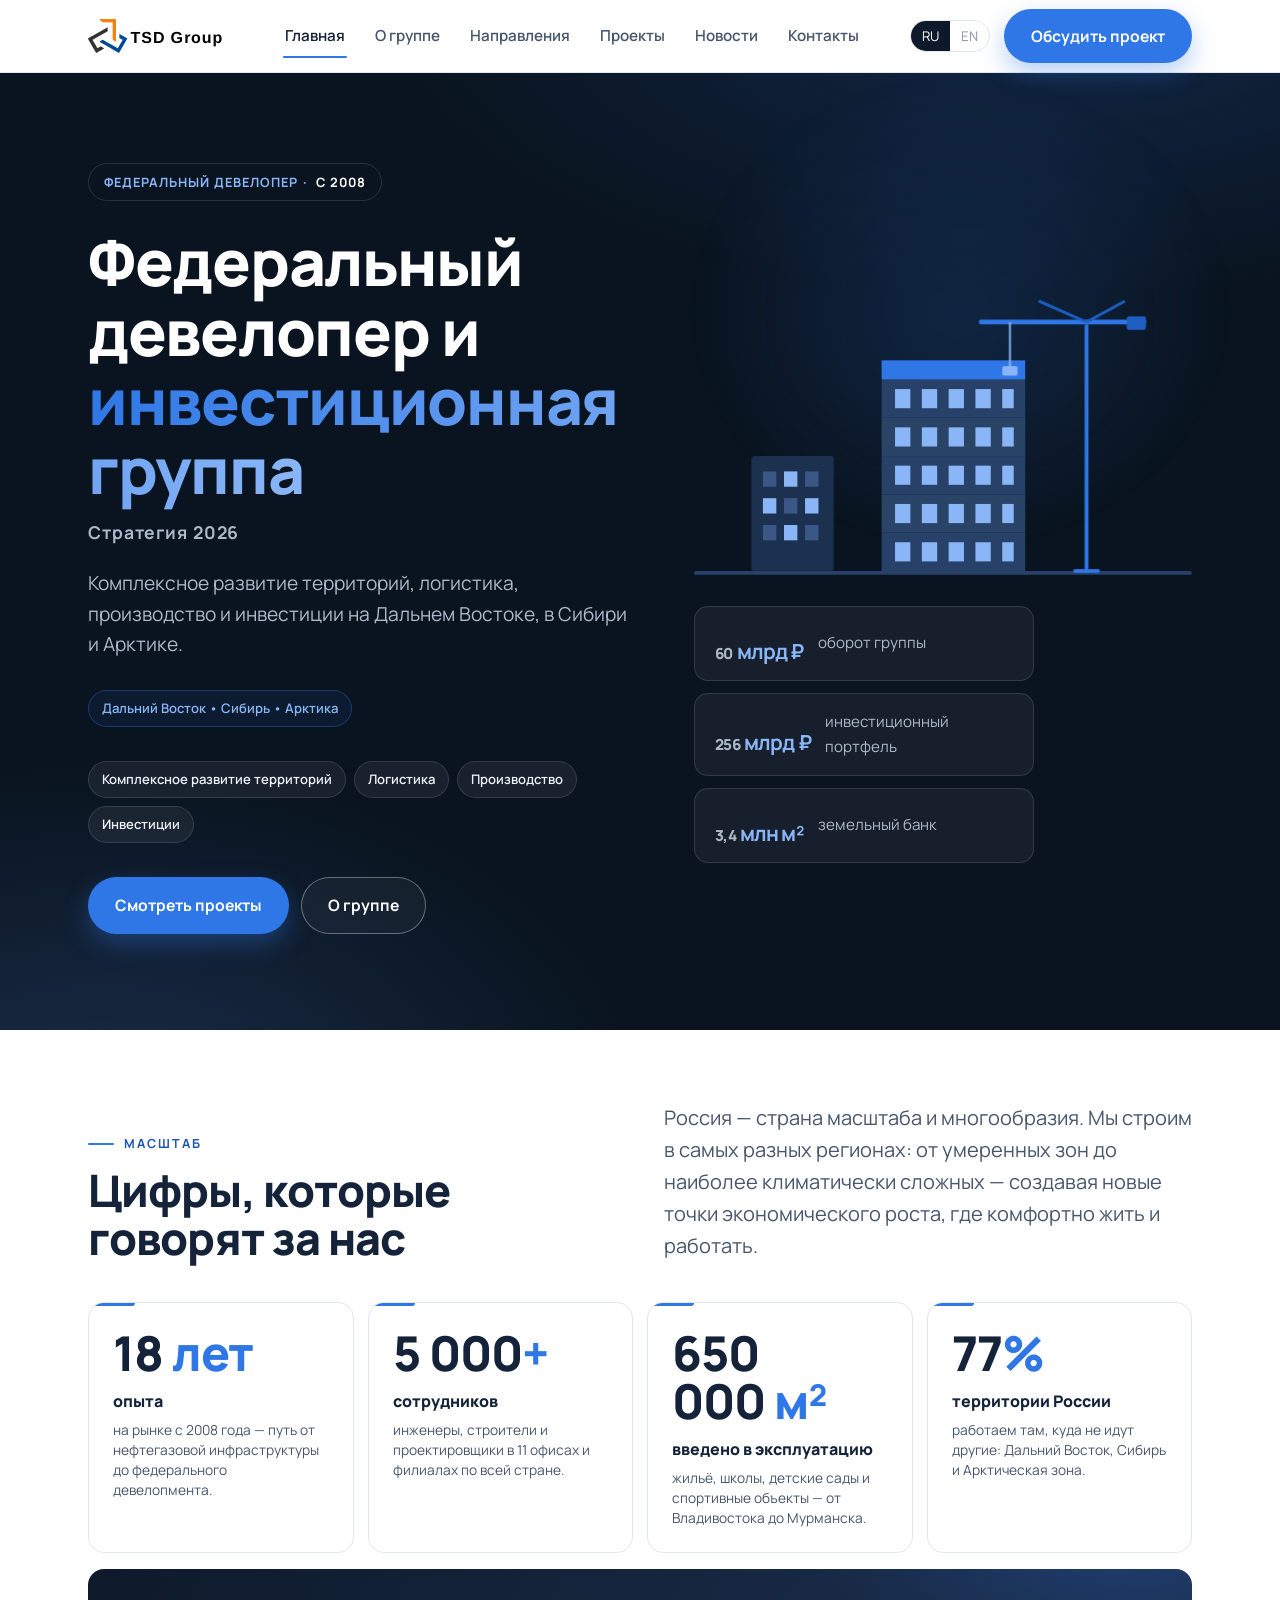
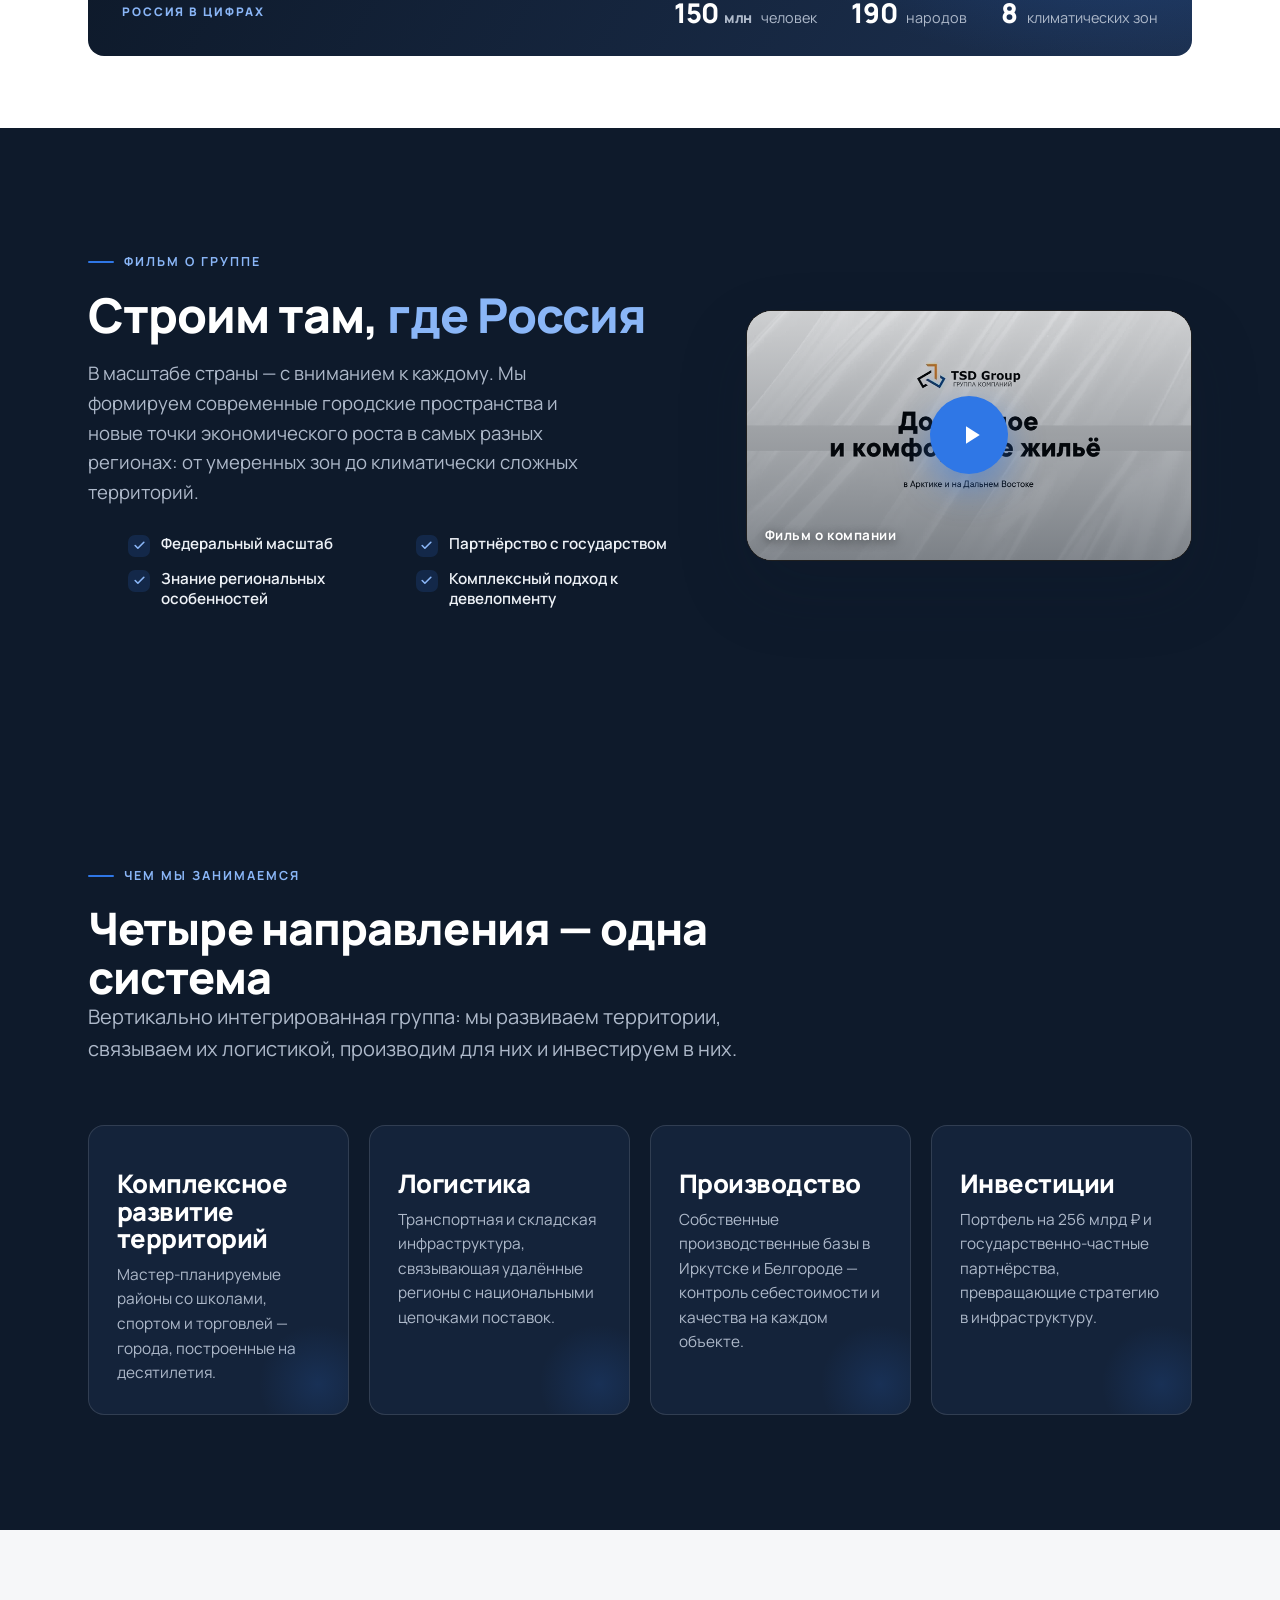
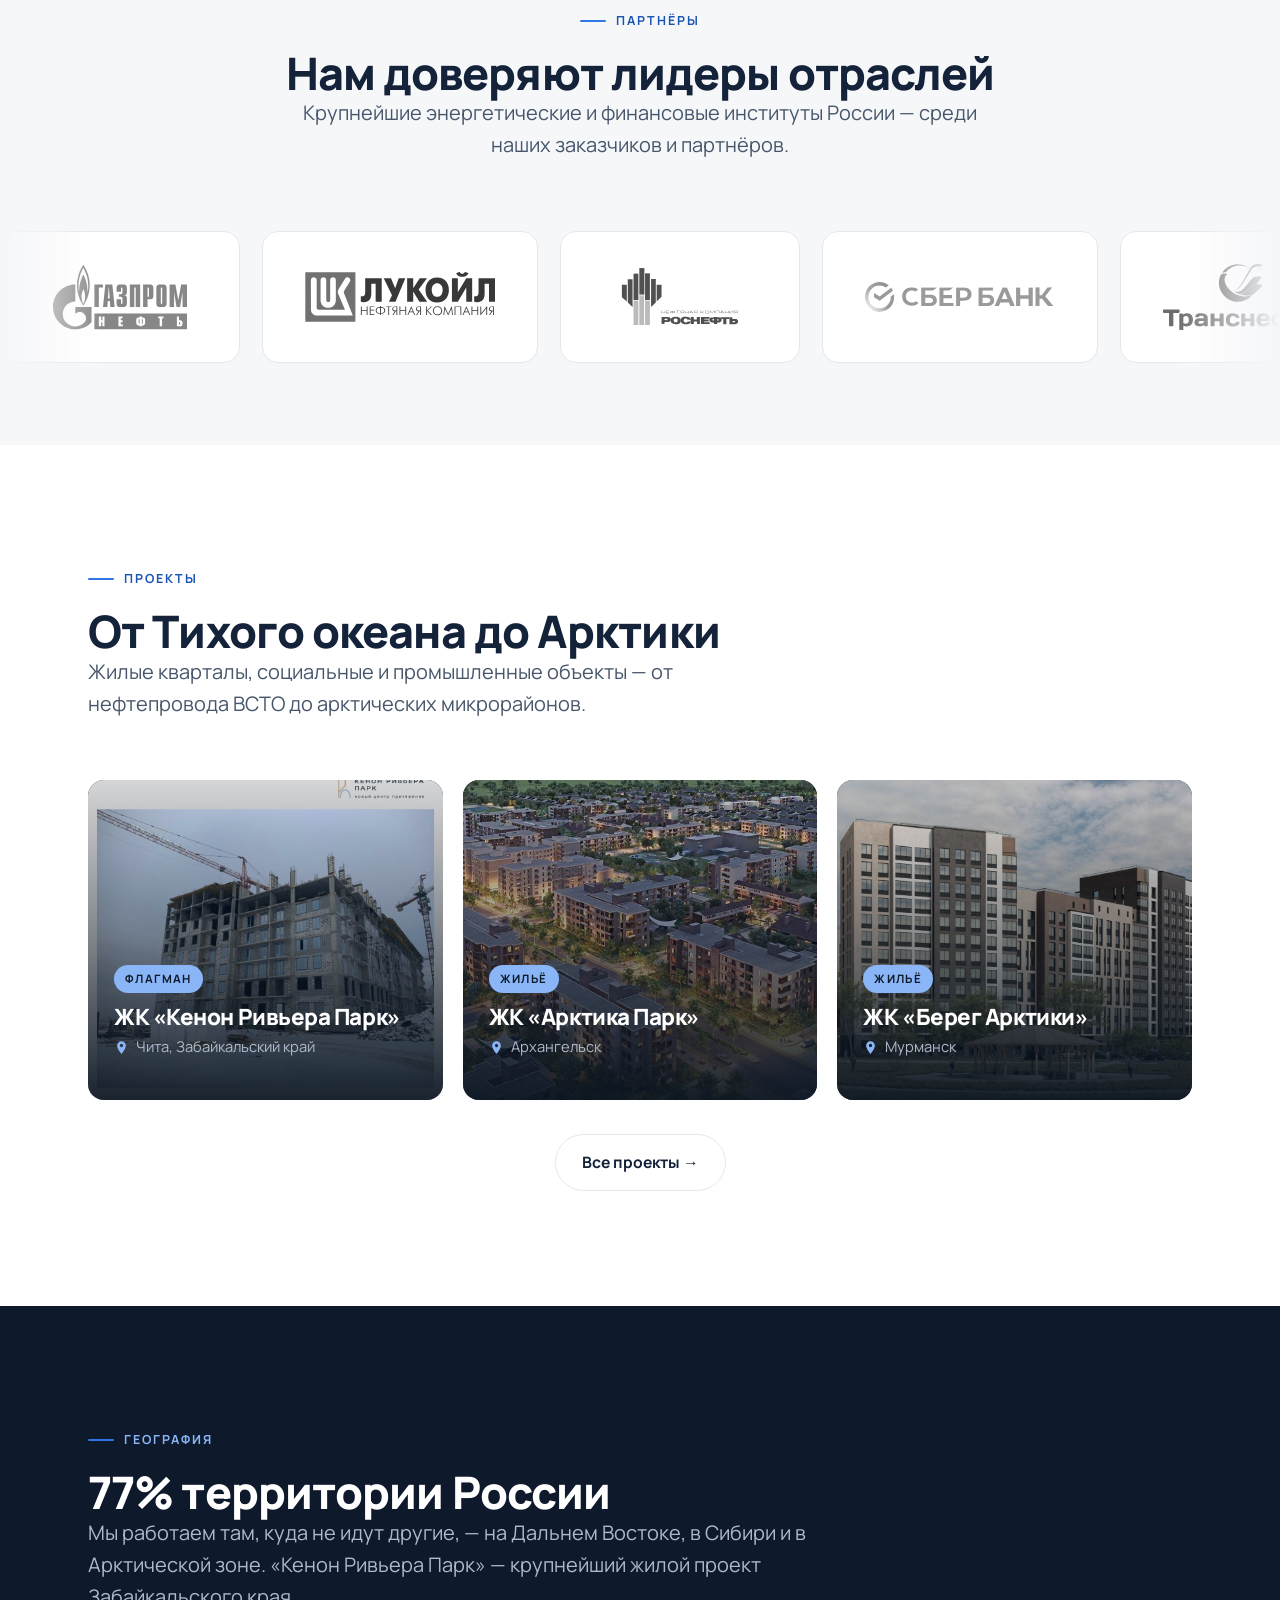
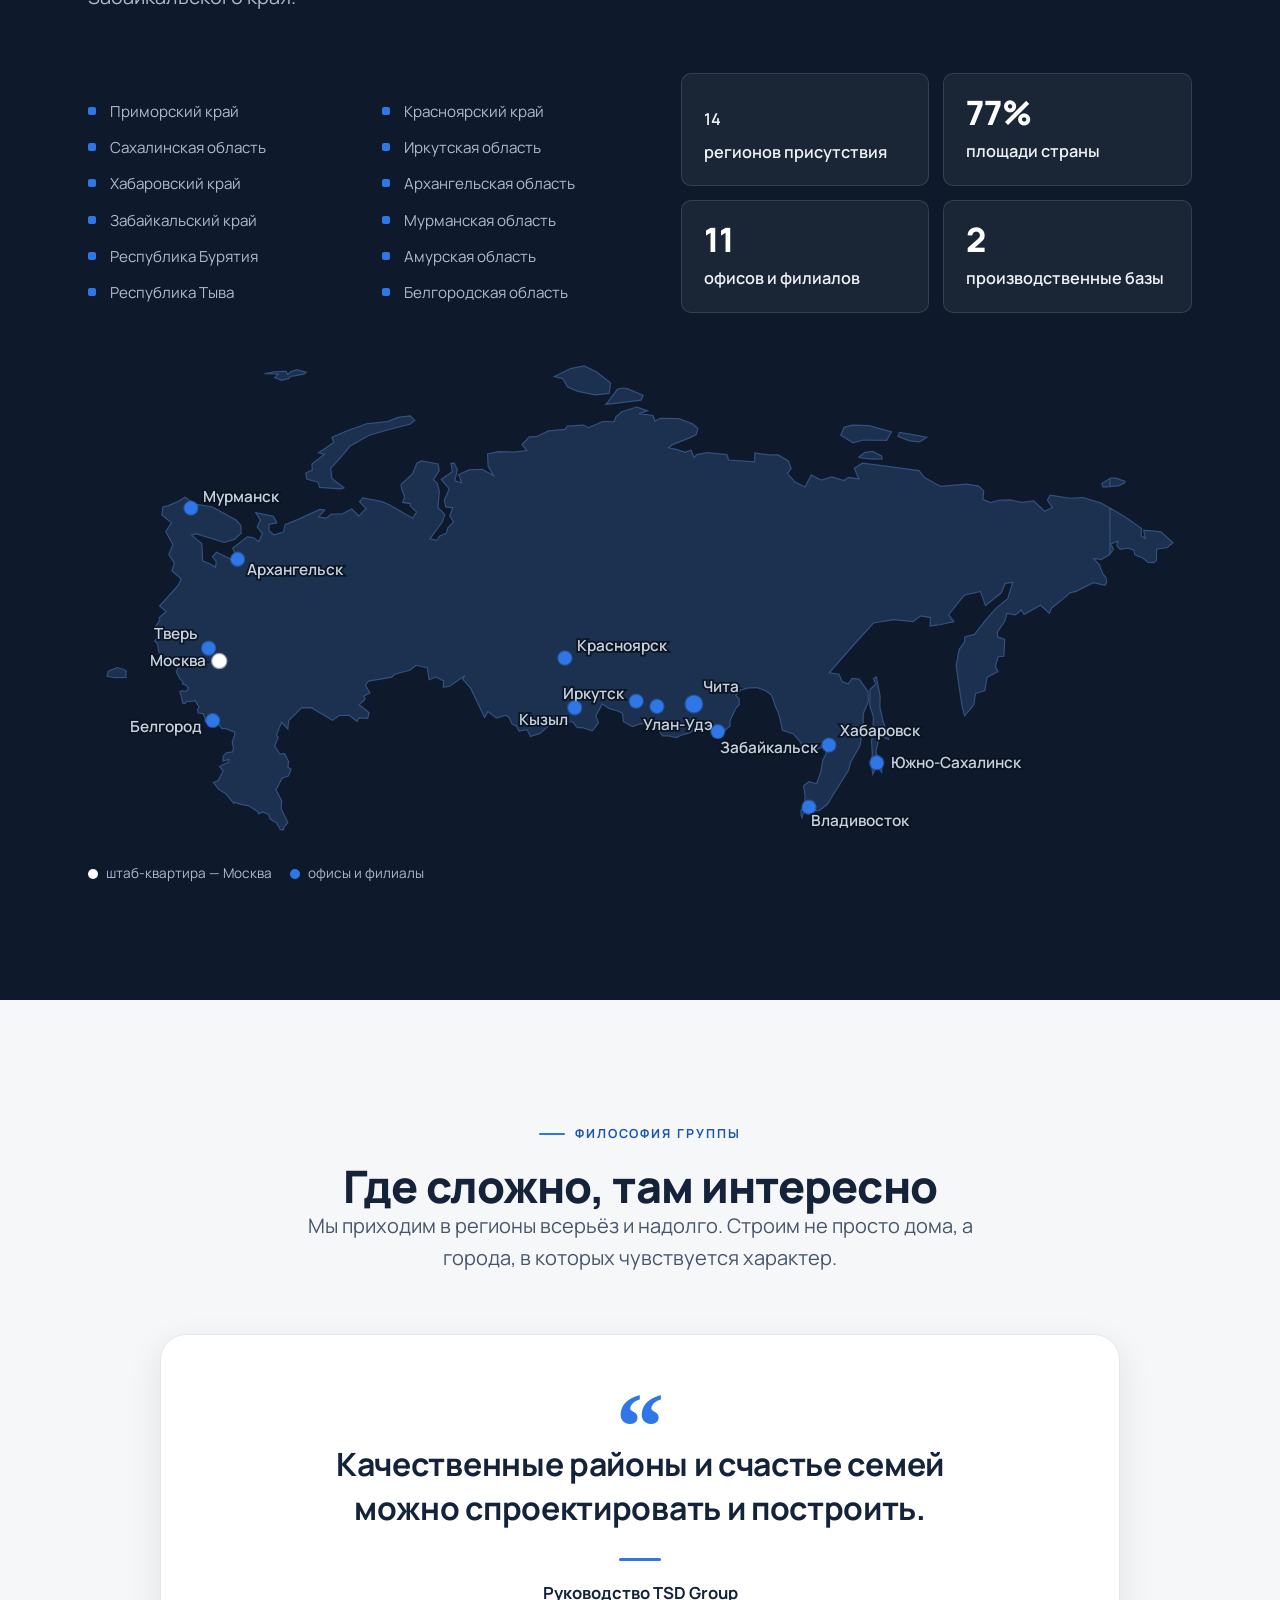
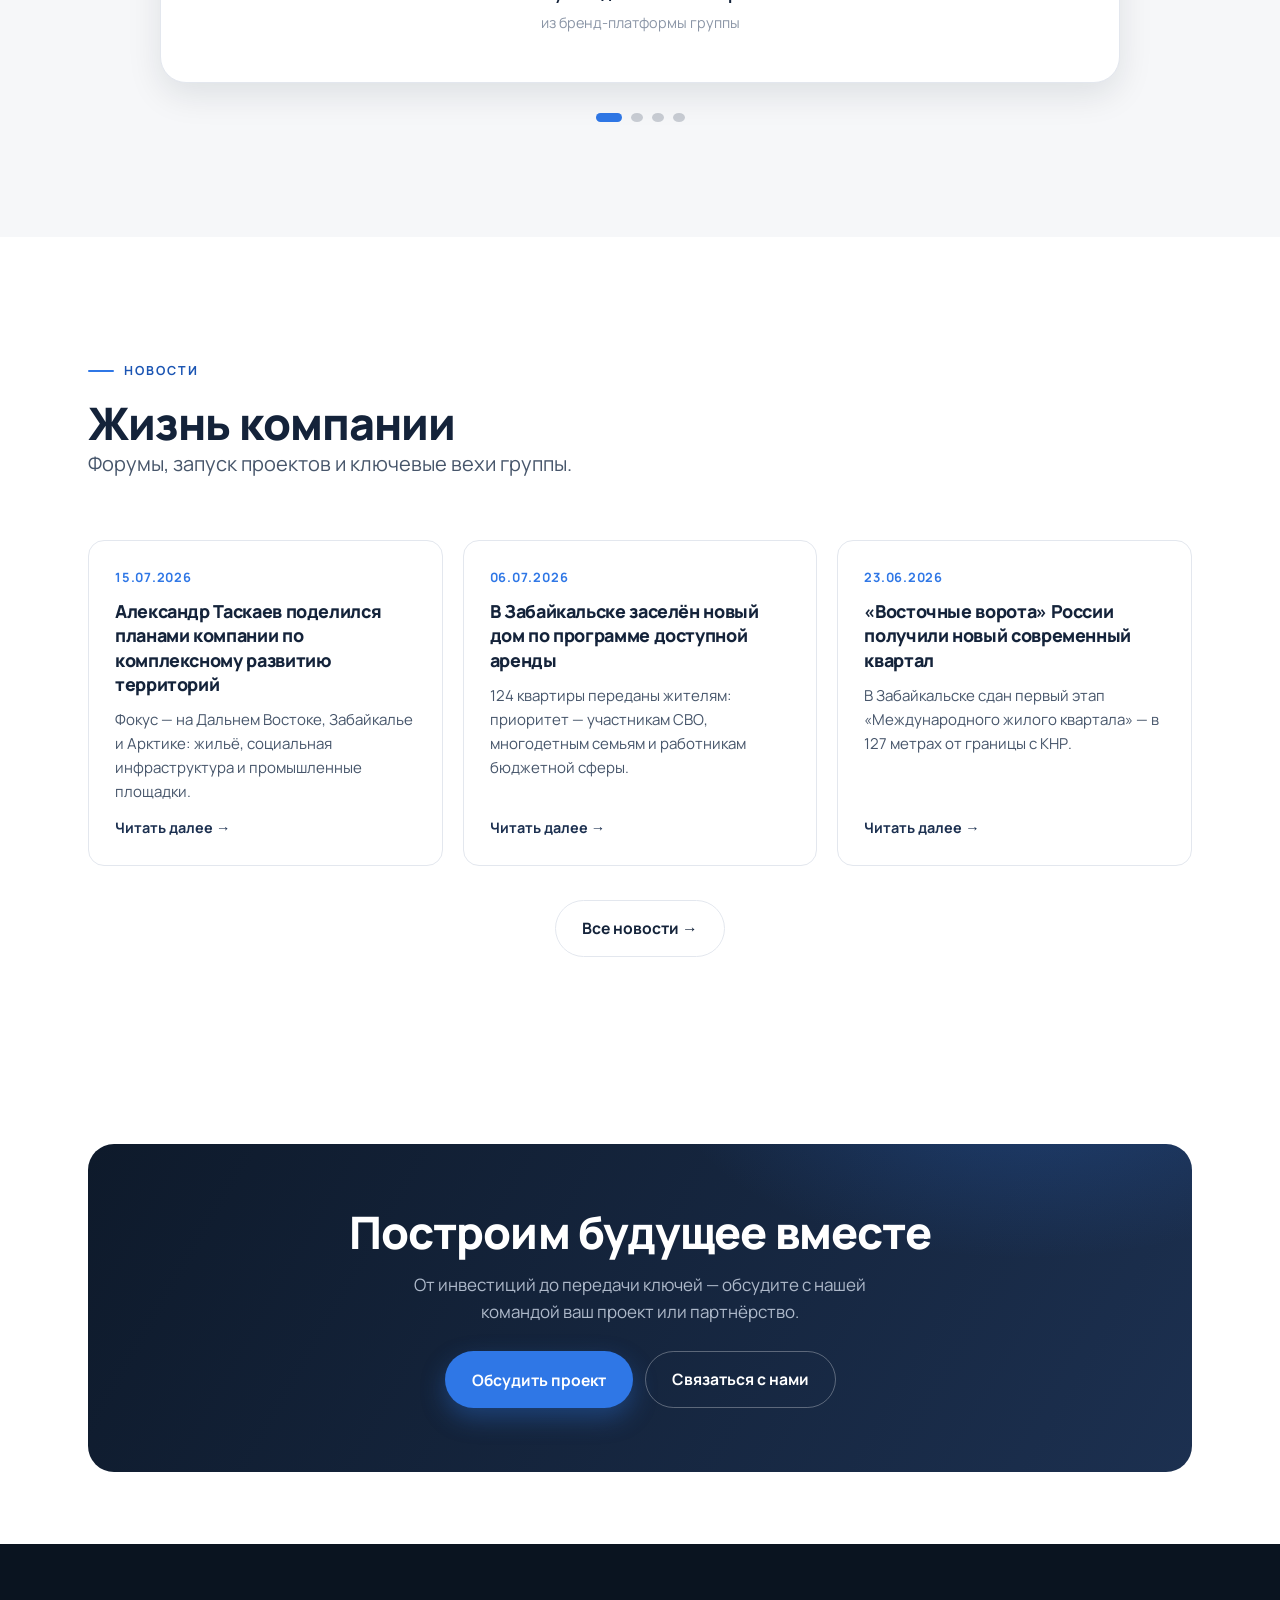
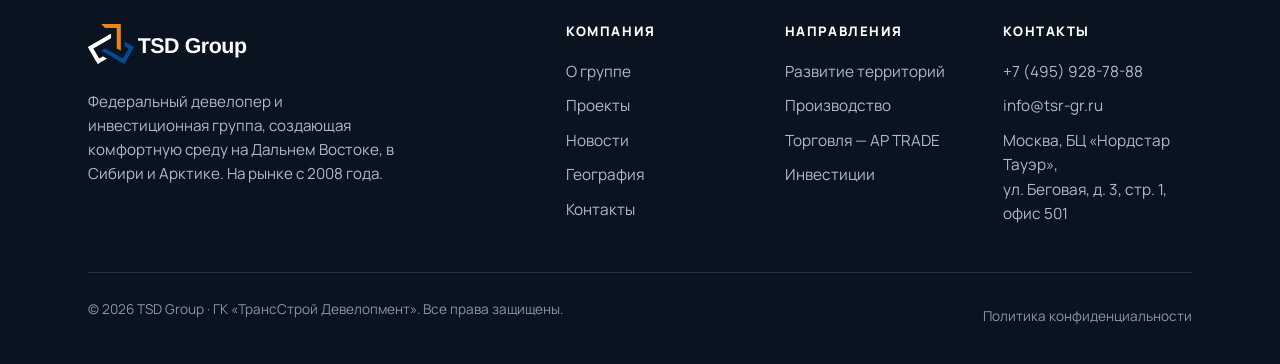
==== commit 78183ea2: "Правки UX: кликабельные контакты, убраны номера 01–06, крупнее гео, обложка Читы - Мобильное меню: т" ====
--- a/index.html
+++ b/index.html
@@ -70,14 +70,14 @@
 
   <!-- ============ MOBILE DRAWER ============ -->
   <div class="drawer" id="drawer">
-    <a href="index.html" data-i18n="nav.home">Главная <span>01</span></a>
-    <a href="about.html" data-i18n="nav.about">О группе <span>02</span></a>
-    <a href="services.html" data-i18n="nav.services">Направления <span>03</span></a>
-    <a href="projects.html" data-i18n="nav.projects">Проекты <span>04</span></a>
-    <a href="news.html" data-i18n="nav.news">Новости <span>05</span></a>
-    <a href="contacts.html" data-i18n="nav.contacts">Контакты <span>06</span></a>
+    <a href="index.html" data-i18n="nav.home">Главная</a>
+    <a href="about.html" data-i18n="nav.about">О группе</a>
+    <a href="services.html" data-i18n="nav.services">Направления</a>
+    <a href="projects.html" data-i18n="nav.projects">Проекты</a>
+    <a href="news.html" data-i18n="nav.news">Новости</a>
+    <a href="contacts.html" data-i18n="nav.contacts">Контакты</a>
     <div class="drawer__foot">
-      <p>+7 (495) 928-78-88</p>
+      <a href="tel:+74959287888">+7 (495) 928-78-88</a>
       <a href="mailto:info@tsr-gr.ru">info@tsr-gr.ru</a>
     </div>
   </div>
@@ -275,22 +275,18 @@
       </div>
       <div class="grid grid--4">
         <article class="dir reveal" data-delay="0">
-          <span class="dir__n">01</span>
           <h3 data-i18n="dir1.t">Комплексное развитие территорий</h3>
           <p data-i18n="dir1.d">Мастер-планируемые районы со школами, спортом и торговлей — города, построенные на десятилетия.</p>
         </article>
         <article class="dir reveal" data-delay="1">
-          <span class="dir__n">02</span>
           <h3 data-i18n="dir2.t">Логистика</h3>
           <p data-i18n="dir2.d">Транспортная и складская инфраструктура, связывающая удалённые регионы с национальными цепочками поставок.</p>
         </article>
         <article class="dir reveal" data-delay="2">
-          <span class="dir__n">03</span>
           <h3 data-i18n="dir3.t">Производство</h3>
           <p data-i18n="dir3.d">Собственные производственные базы в Иркутске и Белгороде — контроль себестоимости и качества на каждом объекте.</p>
         </article>
         <article class="dir reveal" data-delay="3">
-          <span class="dir__n">04</span>
           <h3 data-i18n="dir4.t">Инвестиции</h3>
           <p data-i18n="dir4.d">Портфель на 256 млрд ₽ и государственно-частные партнёрства, превращающие стратегию в инфраструктуру.</p>
         </article>
--- a/assets/css/style.css
+++ b/assets/css/style.css
@@ -179,8 +179,19 @@
   border-bottom: 1px solid var(--line-dark); display: flex; justify-content: space-between; align-items: center;
 }
 .drawer a span { color: var(--orange); font-size: 1rem; }
-.drawer__foot { margin-top: auto; color: var(--on-dark-soft); font-size: .95rem; }
-.drawer__foot a { font-size: 1rem; border: 0; padding: 4px 0; color: var(--orange-300); }
+.drawer__foot { margin-top: auto; display: flex; flex-direction: column; gap: 10px; padding-top: 20px; border-top: 1px solid var(--line-dark); }
+.drawer__foot a {
+  display: flex; align-items: center; gap: 12px; border: 1px solid var(--line-dark);
+  border-radius: 14px; padding: 15px 18px; font-size: 1.12rem; font-weight: 700; color: #fff;
+  background: rgba(255,255,255,.05); transition: background .2s, border-color .2s;
+}
+.drawer__foot a:hover, .drawer__foot a:active { background: rgba(47,119,230,.16); border-color: var(--orange); }
+.drawer__foot a::before {
+  content: ""; width: 22px; height: 22px; flex: none; background: var(--orange-300);
+  -webkit-mask: center/contain no-repeat; mask: center/contain no-repeat;
+}
+.drawer__foot a[href^="tel"]::before { -webkit-mask-image: url("data:image/svg+xml,%3Csvg xmlns='http://www.w3.org/2000/svg' viewBox='0 0 24 24' fill='black'%3E%3Cpath d='M6.6 10.8a15.5 15.5 0 0 0 6.6 6.6l2.2-2.2c.3-.3.7-.4 1-.2 1.1.4 2.3.6 3.6.6.6 0 1 .4 1 1V20c0 .6-.4 1-1 1A17 17 0 0 1 3 4c0-.6.4-1 1-1h3.5c.6 0 1 .4 1 1 0 1.3.2 2.5.6 3.6.1.4 0 .8-.3 1z'/%3E%3C/svg%3E"); mask-image: url("data:image/svg+xml,%3Csvg xmlns='http://www.w3.org/2000/svg' viewBox='0 0 24 24' fill='black'%3E%3Cpath d='M6.6 10.8a15.5 15.5 0 0 0 6.6 6.6l2.2-2.2c.3-.3.7-.4 1-.2 1.1.4 2.3.6 3.6.6.6 0 1 .4 1 1V20c0 .6-.4 1-1 1A17 17 0 0 1 3 4c0-.6.4-1 1-1h3.5c.6 0 1 .4 1 1 0 1.3.2 2.5.6 3.6.1.4 0 .8-.3 1z'/%3E%3C/svg%3E"); }
+.drawer__foot a[href^="mailto"]::before { -webkit-mask-image: url("data:image/svg+xml,%3Csvg xmlns='http://www.w3.org/2000/svg' viewBox='0 0 24 24' fill='black'%3E%3Cpath d='M4 4h16c1.1 0 2 .9 2 2v12c0 1.1-.9 2-2 2H4a2 2 0 0 1-2-2V6c0-1.1.9-2 2-2zm8 7 8-5H4l8 5zm0 2.2L4 8.2V18h16V8.2l-8 5z'/%3E%3C/svg%3E"); mask-image: url("data:image/svg+xml,%3Csvg xmlns='http://www.w3.org/2000/svg' viewBox='0 0 24 24' fill='black'%3E%3Cpath d='M4 4h16c1.1 0 2 .9 2 2v12c0 1.1-.9 2-2 2H4a2 2 0 0 1-2-2V6c0-1.1.9-2 2-2zm8 7 8-5H4l8 5zm0 2.2L4 8.2V18h16V8.2l-8 5z'/%3E%3C/svg%3E"); }
 
 /* =========================================================
    HERO
@@ -468,9 +479,9 @@
    ========================================================= */
 .geo { display: grid; gap: 30px; align-items: center; grid-template-columns: 1fr; }
 .geo__stats { display: grid; grid-template-columns: repeat(2,1fr); gap: 14px; }
-.geo__stat { background: rgba(255,255,255,.05); border: 1px solid var(--line-dark); border-radius: var(--radius-sm); padding: 20px; }
-.geo__stat b { font-size: 1.7rem; font-weight: 800; color: #fff; display: block; }
-.geo__stat span { font-size: .86rem; color: var(--on-dark-soft); }
+.geo__stat { background: rgba(255,255,255,.05); border: 1px solid var(--line-dark); border-radius: var(--radius-sm); padding: 22px 22px 20px; }
+.geo__stat b { font-size: 2.1rem; font-weight: 800; color: #fff; display: block; line-height: 1; margin-bottom: 8px; }
+.geo__stat span { font-size: 1.02rem; font-weight: 600; color: var(--on-dark); line-height: 1.35; }
 .geo__list { columns: 2; column-gap: 26px; margin: 20px 0 0; padding: 0; list-style: none; }
 .geo__list li { color: var(--on-dark-soft); font-size: .95rem; padding: 6px 0 6px 22px; position: relative; break-inside: avoid; }
 .geo__list li::before { content: ""; position: absolute; left: 0; top: 13px; width: 8px; height: 8px; background: var(--orange); border-radius: 2px; }
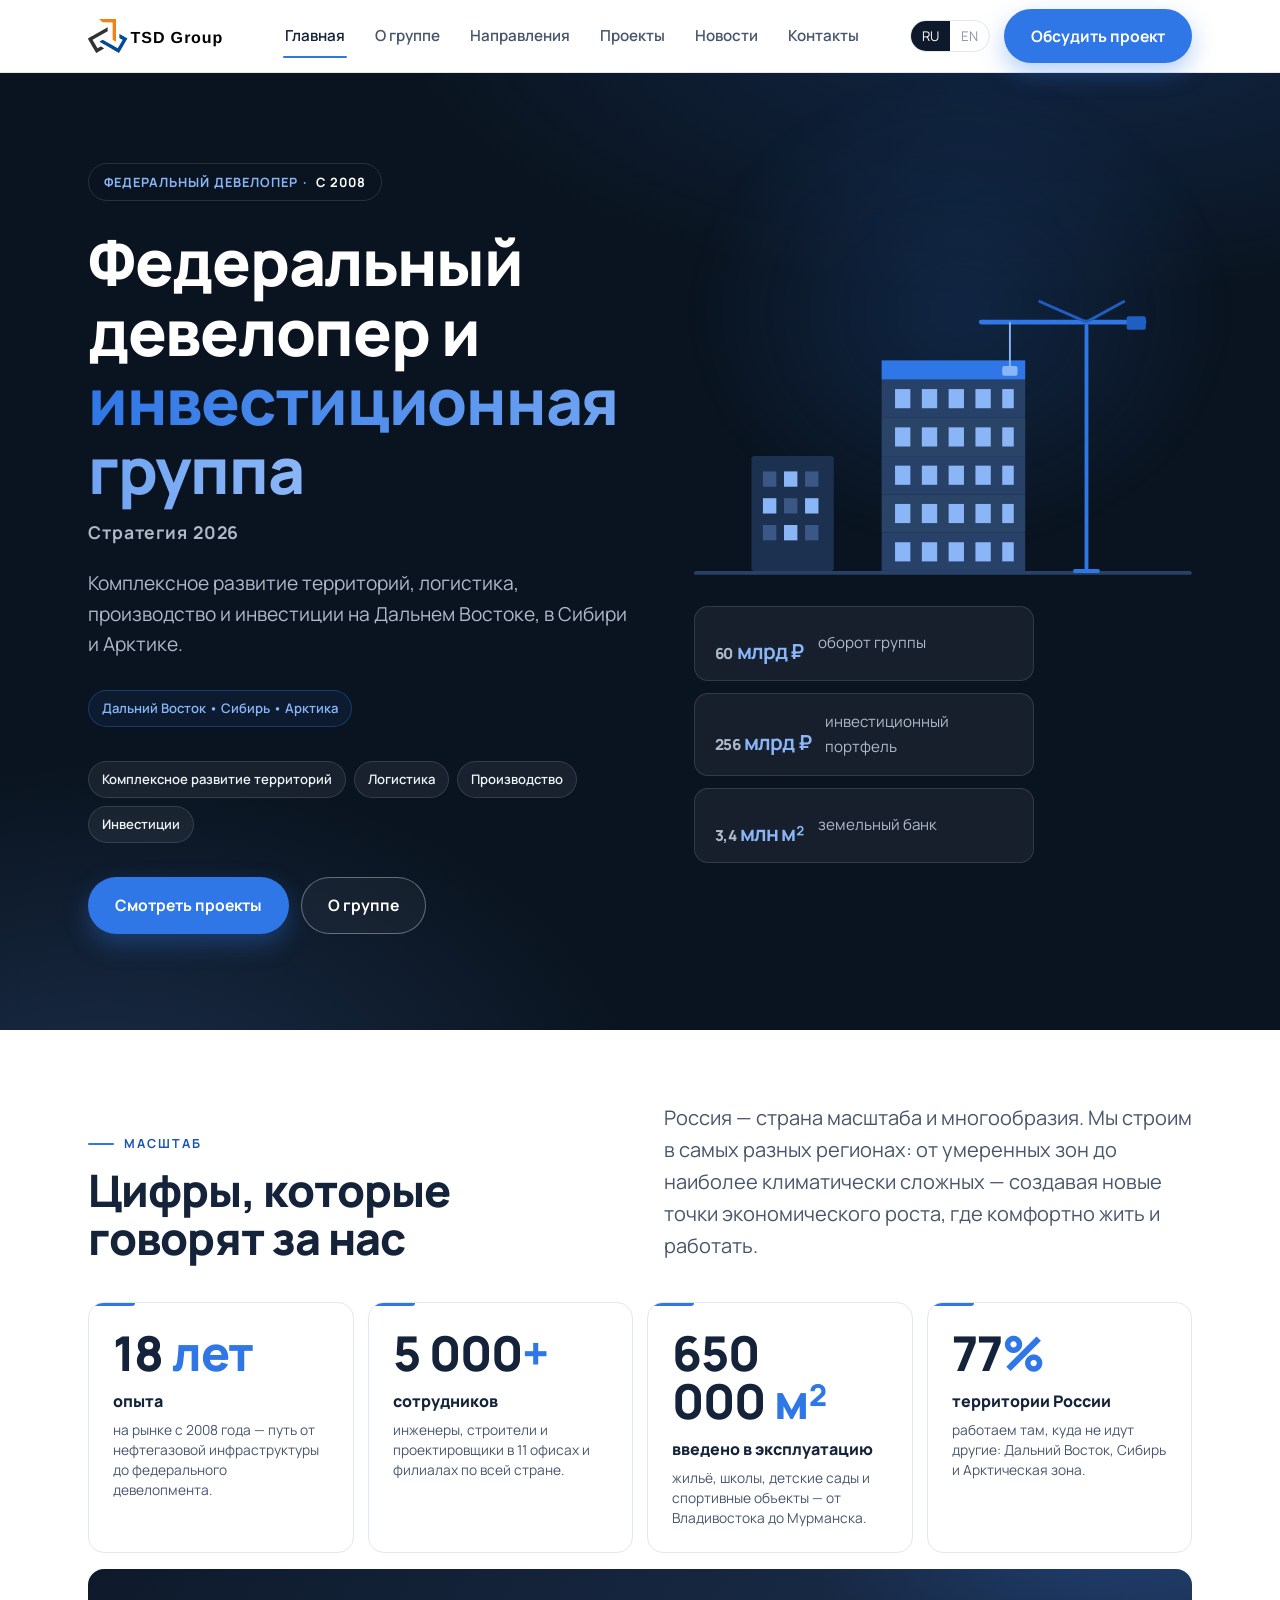
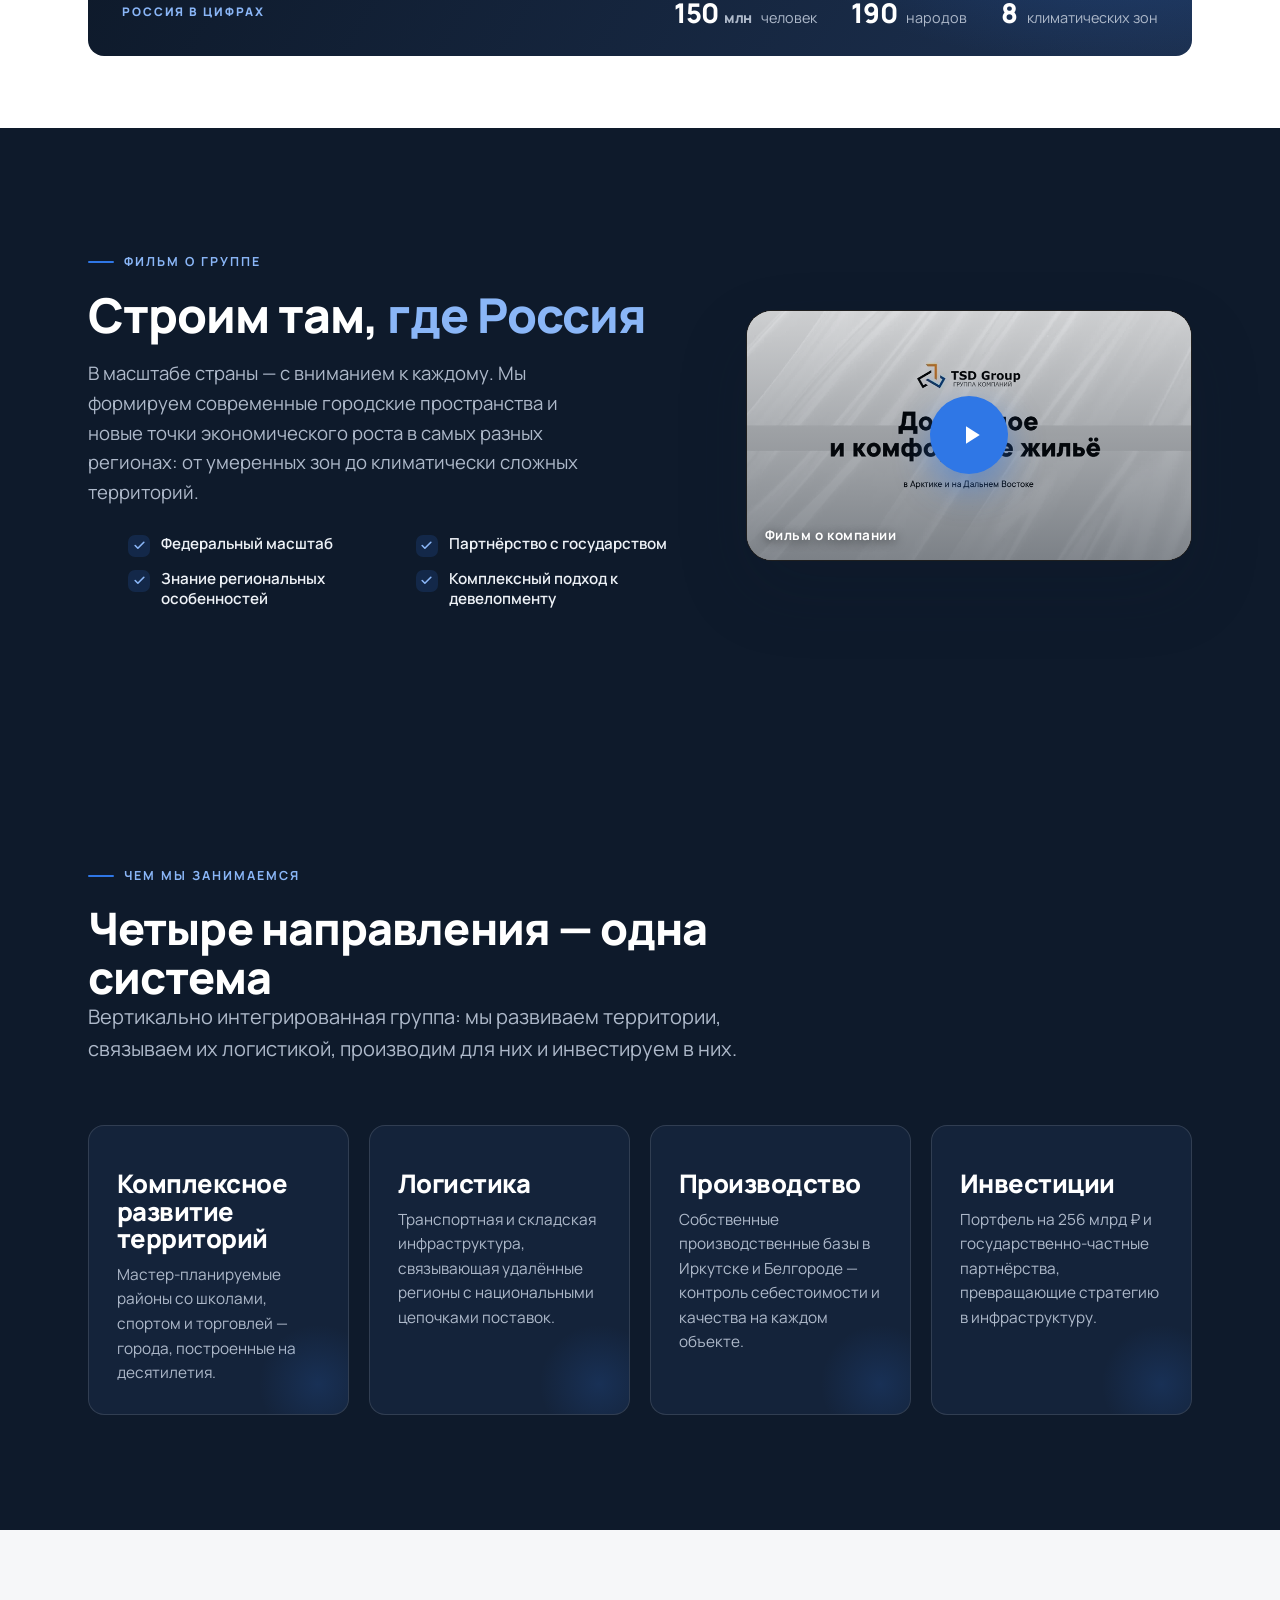
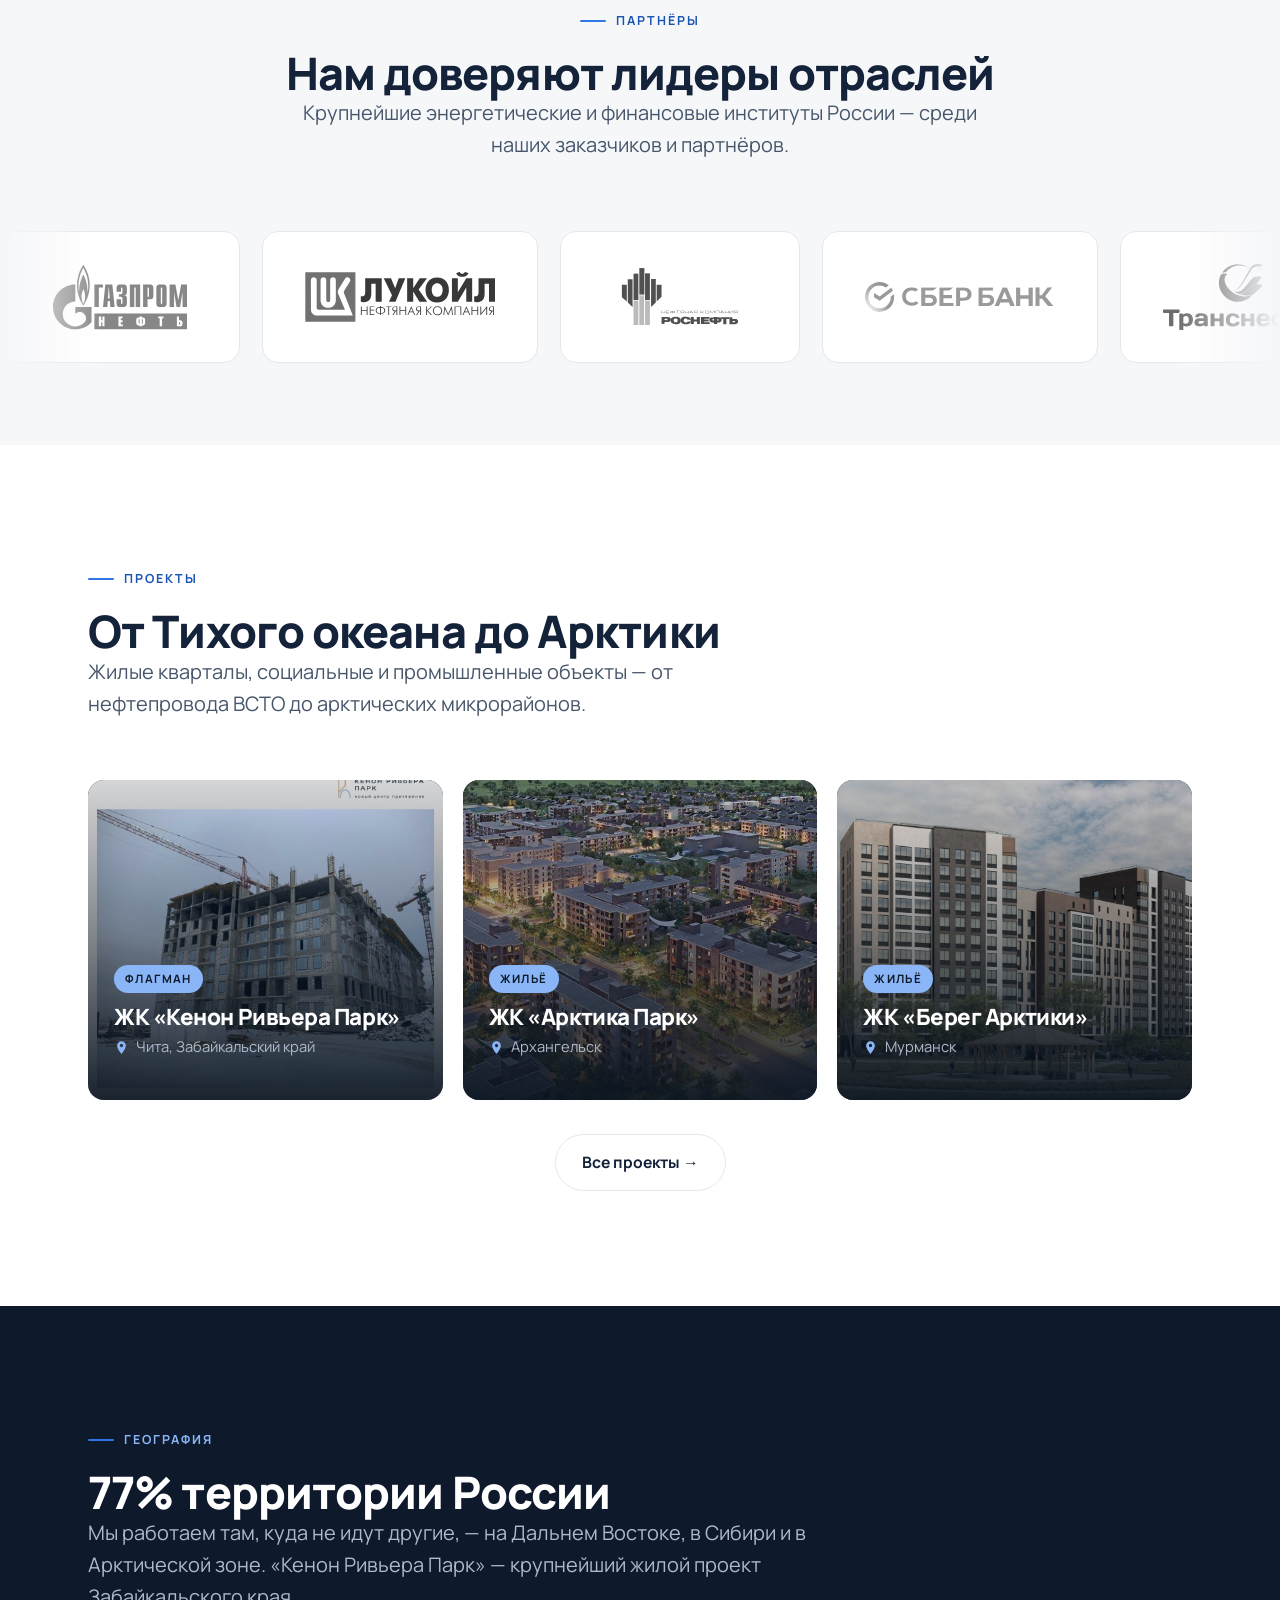
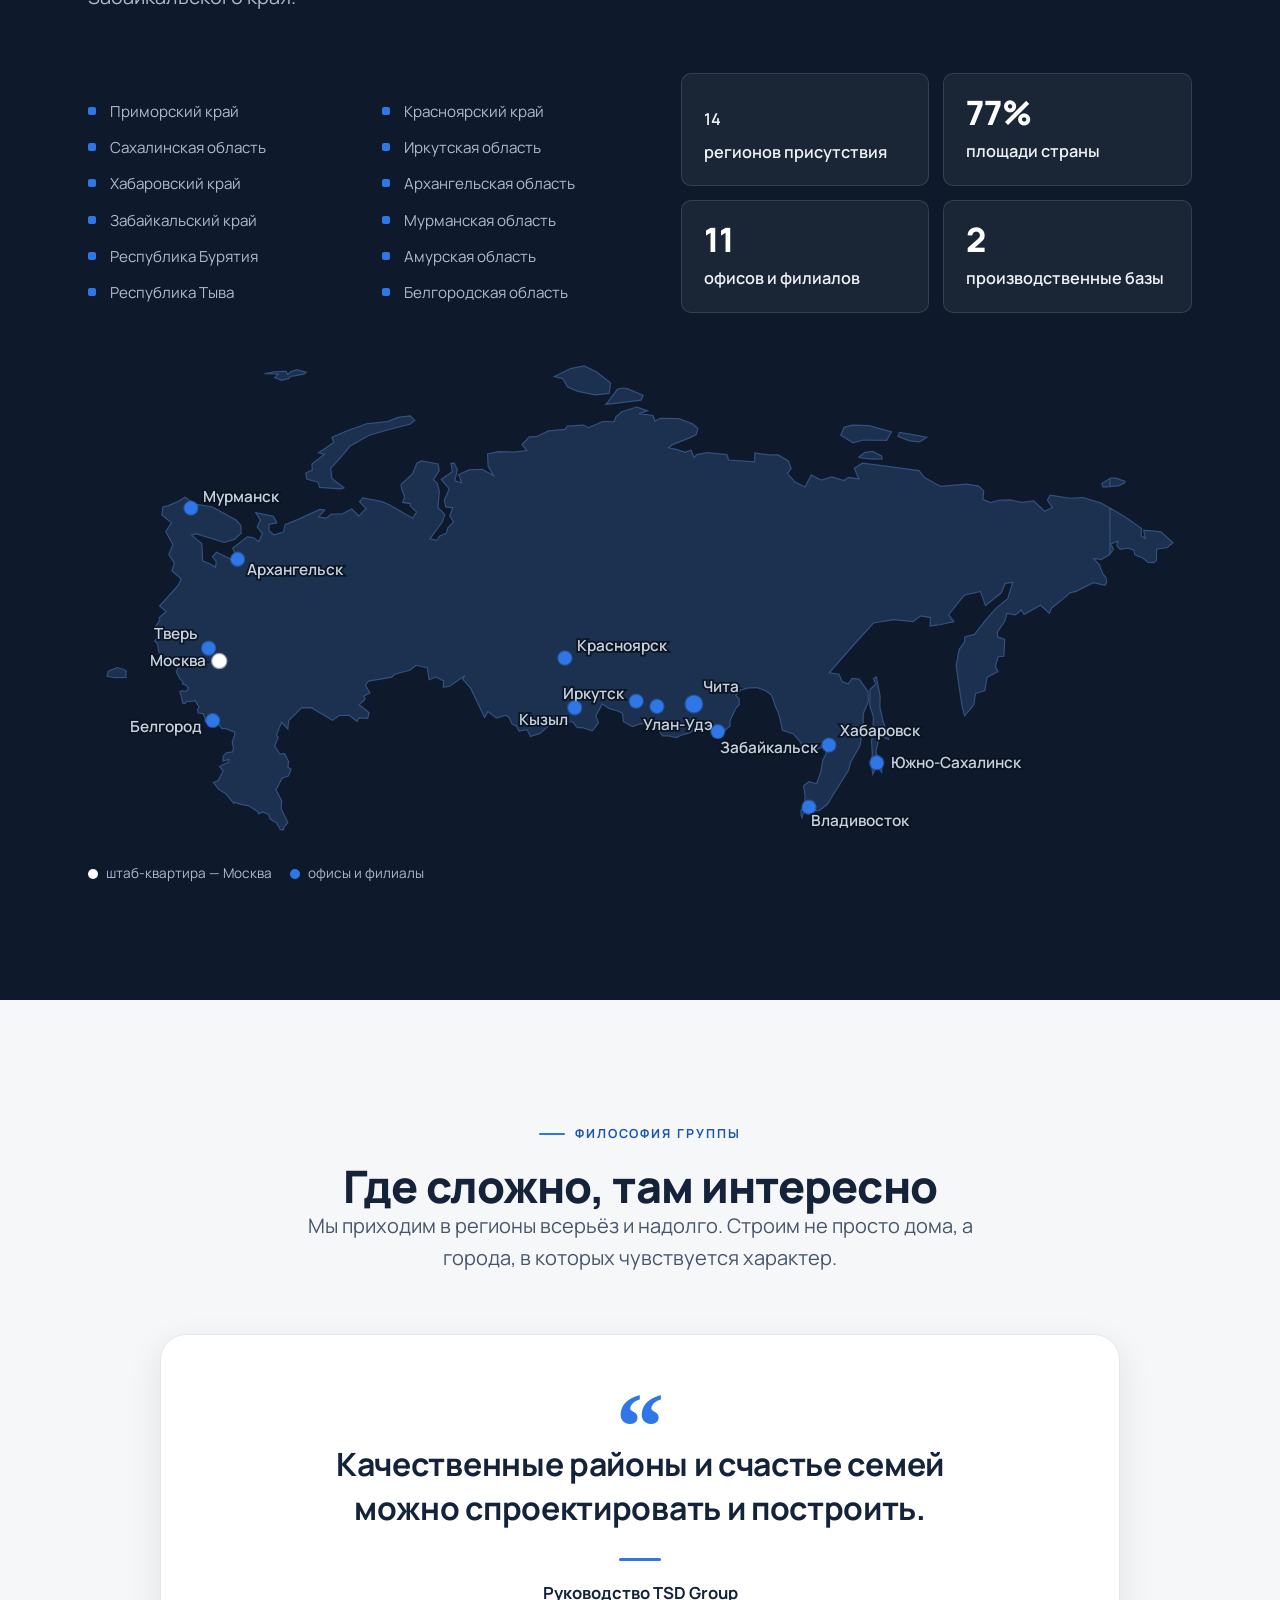
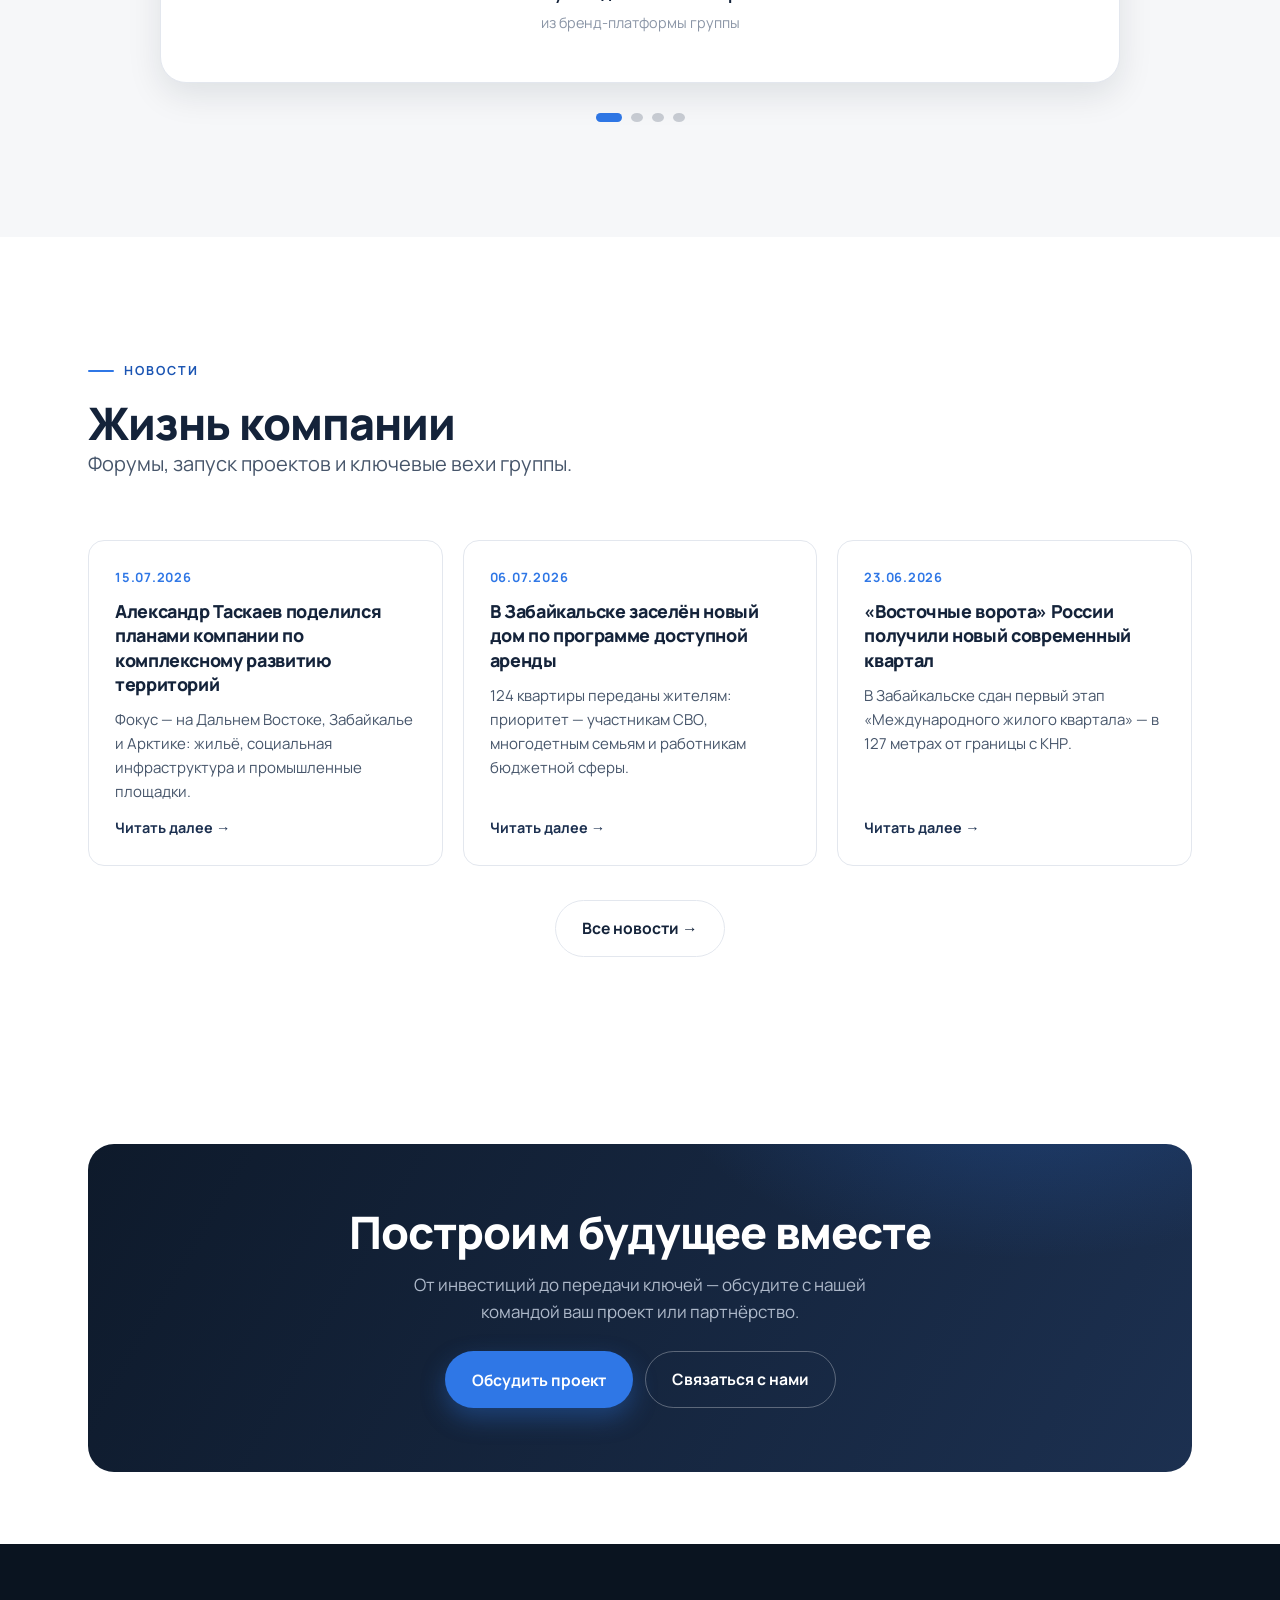
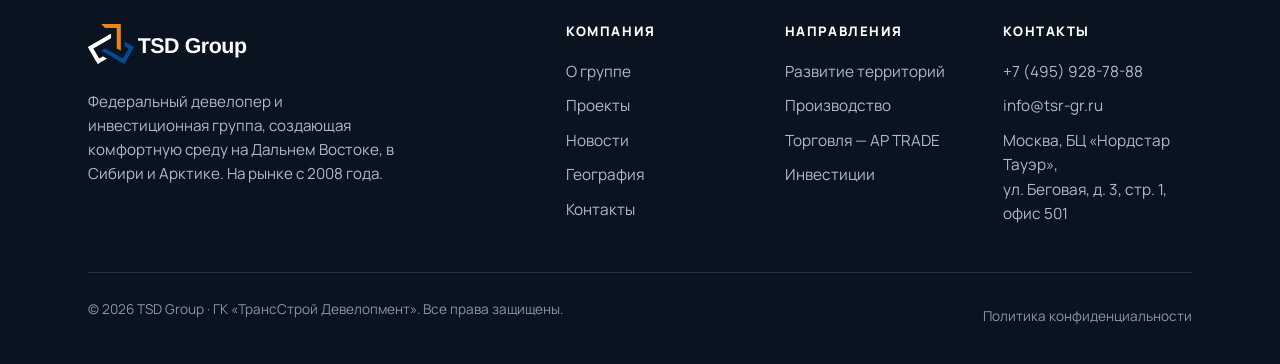
==== commit 3ec5c98a: "Мобильная версия + подготовка к публикации (SEO, Google/Яндекс) Мобильная структура: - Убран декорат" ====
--- a/index.html
+++ b/index.html
@@ -5,17 +5,13 @@
   <meta name="viewport" content="width=device-width, initial-scale=1" />
   <title>TSD Group — федеральный девелопер и инвестиционная группа</title>
   <meta name="description" content="TSD Group (ГК «ТрансСтрой Девелопмент») — федеральный девелопер и инвестиционная группа. Комплексное развитие территорий, логистика, производство и инвестиции на Дальнем Востоке, в Сибири и Арктике." />
-  <meta property="og:title" content="TSD Group — федеральный девелопер и инвестиционная группа" />
-  <meta property="og:description" content="Комплексное развитие территорий, логистика, производство и инвестиции на 77% территории России." />
-  <meta property="og:type" content="website" />
-  <meta property="og:image" content="https://tsr-gr.ru/assets/img/projects/chita.jpg" />
   <script type="application/ld+json">
   {
     "@context": "https://schema.org",
     "@type": "Organization",
     "name": "TSD Group — ГК «ТрансСтрой Девелопмент»",
-    "url": "https://tsr-gr.ru",
-    "logo": "https://tsr-gr.ru/assets/img/logo.svg",
+    "url": "https://mops-tsd.github.io/tsd--/",
+    "logo": "https://mops-tsd.github.io/tsd--/assets/img/logo.svg",
     "foundingDate": "2008",
     "address": {
       "@type": "PostalAddress",
@@ -31,6 +27,28 @@
     }
   }
   </script>
+  <link rel="canonical" href="https://mops-tsd.github.io/tsd--/" />
+  <meta name="theme-color" content="#0e1a2b" />
+  <meta name="robots" content="index, follow" />
+  <meta property="og:site_name" content="TSD Group" />
+  <meta property="og:locale" content="ru_RU" />
+  <meta property="og:type" content="website" />
+  <meta property="og:url" content="https://mops-tsd.github.io/tsd--/" />
+  <meta property="og:title" content="TSD Group — федеральный девелопер и инвестиционная группа" />
+  <meta property="og:description" content="TSD Group (ГК «ТрансСтрой Девелопмент») — федеральный девелопер и инвестиционная группа. Комплексное развитие территорий, логистика, производство и инвестиции на Дальнем Востоке, в Сибири и Арктике." />
+  <meta property="og:image" content="https://mops-tsd.github.io/tsd--/assets/img/og-image.jpg" />
+  <meta property="og:image:width" content="1200" />
+  <meta property="og:image:height" content="630" />
+  <meta name="twitter:card" content="summary_large_image" />
+  <meta name="twitter:title" content="TSD Group — федеральный девелопер и инвестиционная группа" />
+  <meta name="twitter:description" content="TSD Group (ГК «ТрансСтрой Девелопмент») — федеральный девелопер и инвестиционная группа. Комплексное развитие территорий, логистика, производство и инвестиции на Дальнем Востоке, в Сибири и Арктике." />
+  <meta name="twitter:image" content="https://mops-tsd.github.io/tsd--/assets/img/og-image.jpg" />
+  <link rel="manifest" href="site.webmanifest" />
+  <link rel="apple-touch-icon" href="assets/img/favicon.svg" />
+  <!-- ПОДТВЕРЖДЕНИЕ ПРАВ НА САЙТ: вставьте коды из Google Search Console и Яндекс.Вебмастера и раскомментируйте
+  <meta name="google-site-verification" content="ВСТАВЬТЕ_КОД_GOOGLE" />
+  <meta name="yandex-verification" content="ВСТАВЬТЕ_КОД_ЯНДЕКС" />
+  -->
   <link rel="icon" href="assets/img/favicon.svg" type="image/svg+xml" />
   <link rel="preload" href="assets/fonts/manrope-cyrillic.woff2" as="font" type="font/woff2" crossorigin />
   <link rel="preload" href="assets/fonts/manrope-latin.woff2" as="font" type="font/woff2" crossorigin />
@@ -94,7 +112,7 @@
         <div class="hero__tags">
           <span class="hero__tag hero__tag--geo" data-i18n="hero.geo">Дальний Восток • Сибирь • Арктика</span>
         </div>
-        <div class="hero__tags">
+        <div class="hero__tags hero__tags--extra">
           <span class="hero__tag" data-i18n="hero.tag1">Комплексное развитие территорий</span>
           <span class="hero__tag" data-i18n="hero.tag2">Логистика</span>
           <span class="hero__tag" data-i18n="hero.tag3">Производство</span>
--- a/assets/css/style.css
+++ b/assets/css/style.css
@@ -840,3 +840,51 @@
   .hero__grid { grid-template-columns: 1.05fr .95fr; align-items: center; }
   .hero__metrics { grid-template-columns: 1fr; max-width: 340px; }
 }
+
+/* =========================================================
+   MOBILE STRUCTURE — clearer, tighter phone layout
+   ========================================================= */
+@media (max-width: 700px) {
+  /* Hero: drop the decorative building (eats a whole screen), tighten rhythm */
+  .hero { padding: 30px 0 36px; }
+  .hero__grid { gap: 24px; }
+  .hero__visual { display: none; }
+  .hero__badge { margin-bottom: 16px; }
+  .hero__year { margin: 10px 0 16px; }
+  .hero__sub { margin-bottom: 20px; }
+  .hero__tags { margin-bottom: 14px; gap: 7px; }
+  .hero__tags--extra { display: none; }           /* hide duplicate direction tags */
+  .hero__actions { gap: 10px; }
+  .hero__actions .btn { flex: 1 1 46%; padding: 15px 14px; }
+  .hero__metrics { margin-top: 2px; gap: 10px; }
+  .metric-chip { padding: 13px 16px; gap: 12px; }
+  .metric-chip b { font-size: 1.6rem; }
+  .metric-chip span { font-size: .9rem; }
+
+  /* Tighter vertical rhythm so the page is far shorter */
+  .section { padding: 42px 0; }
+  .section--tight { padding: 32px 0; }
+  .section-head { margin-bottom: 22px; }
+  .section-head .lead, .stats-head .lead { font-size: 1rem; }
+
+  /* Numbers read clearer with a touch less cramping */
+  .stats { gap: 10px; }
+  .stat { padding: 20px 18px; }
+  .stats-head { margin-bottom: 20px; gap: 12px; }
+
+  /* Country facts: clean vertical stack */
+  .country { flex-direction: column; align-items: flex-start; gap: 14px; padding: 20px; }
+  .country__items { margin-left: 0; gap: 12px 22px; }
+
+  /* Film + geo tighten */
+  .film-grid { gap: 22px; }
+  .geo { gap: 22px; }
+  .geo__list { columns: 1; }
+
+  /* Section headings a bit smaller so they don't dominate the screen */
+  h2 { font-size: clamp(1.5rem, 7vw, 1.9rem); }
+
+  /* Footer: single clean column */
+  .footer-cols { grid-template-columns: 1fr; gap: 22px; }
+  .footer-top { gap: 26px; }
+}
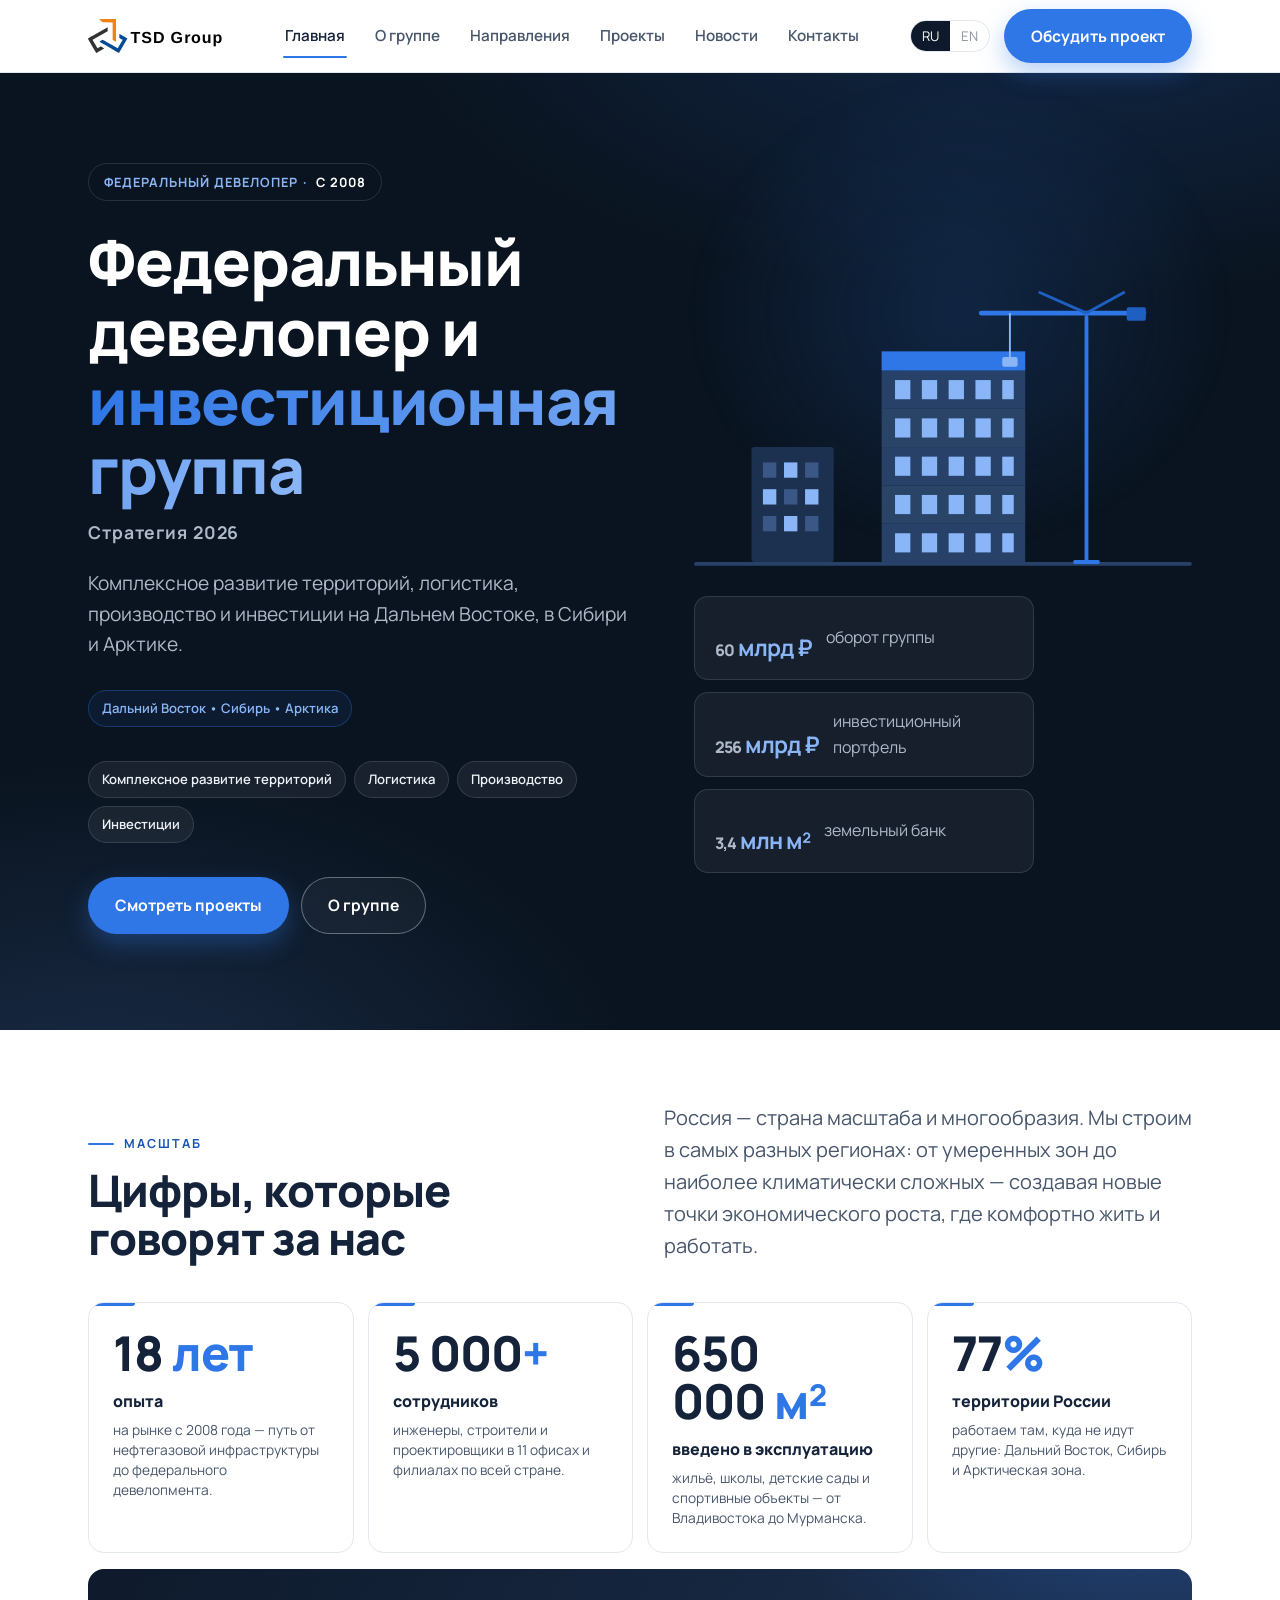
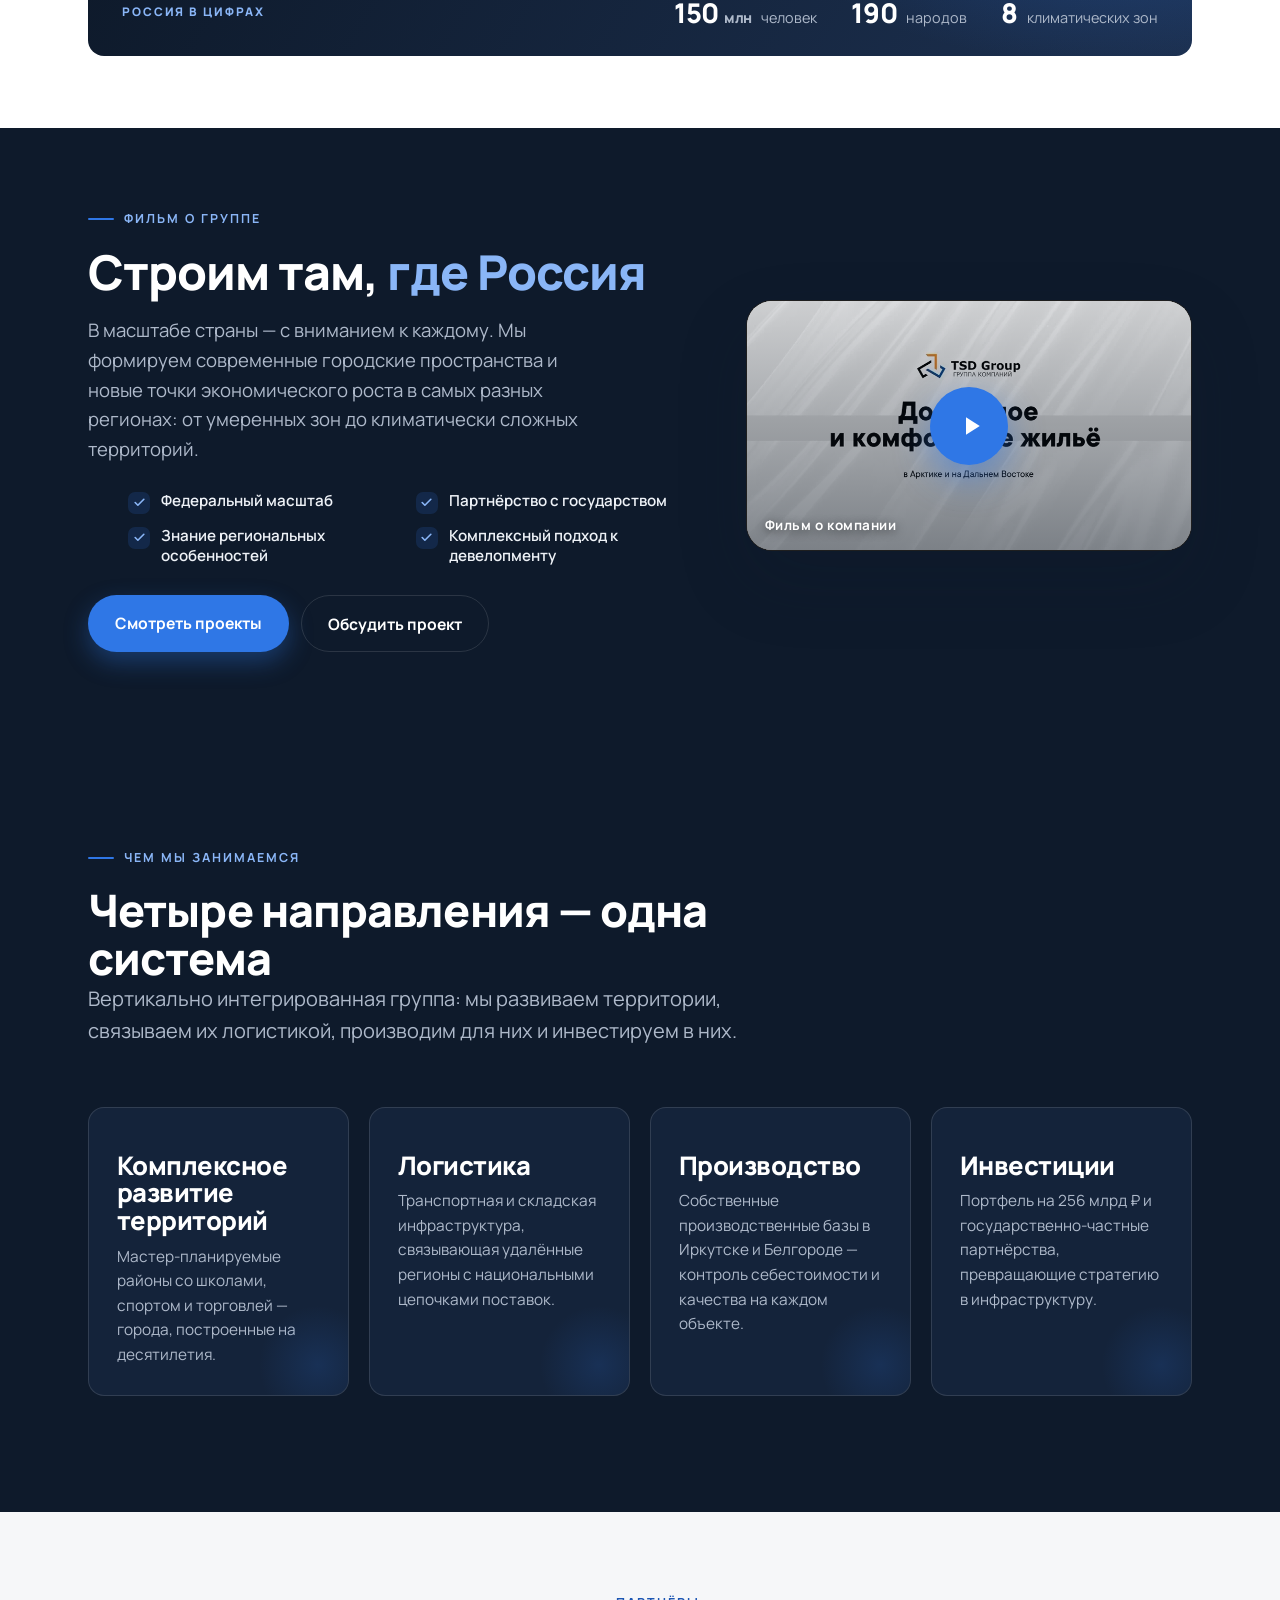
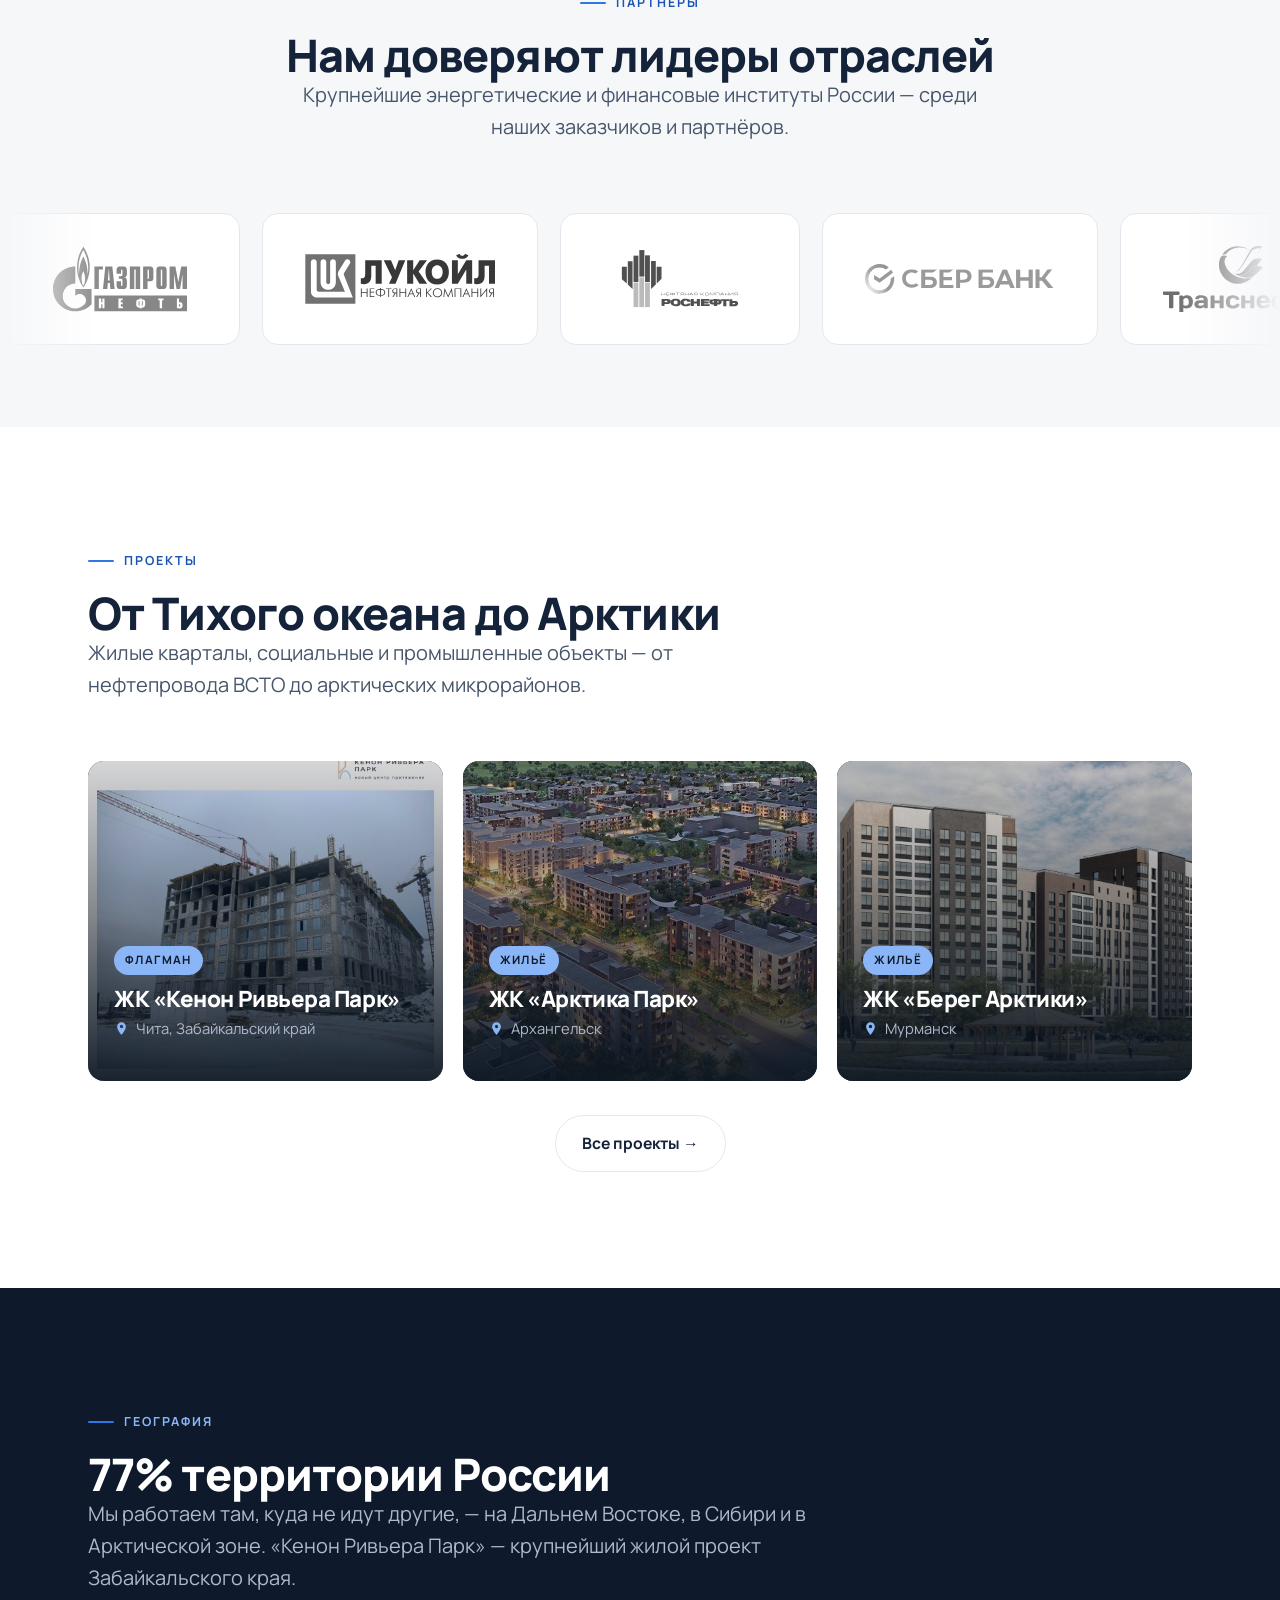
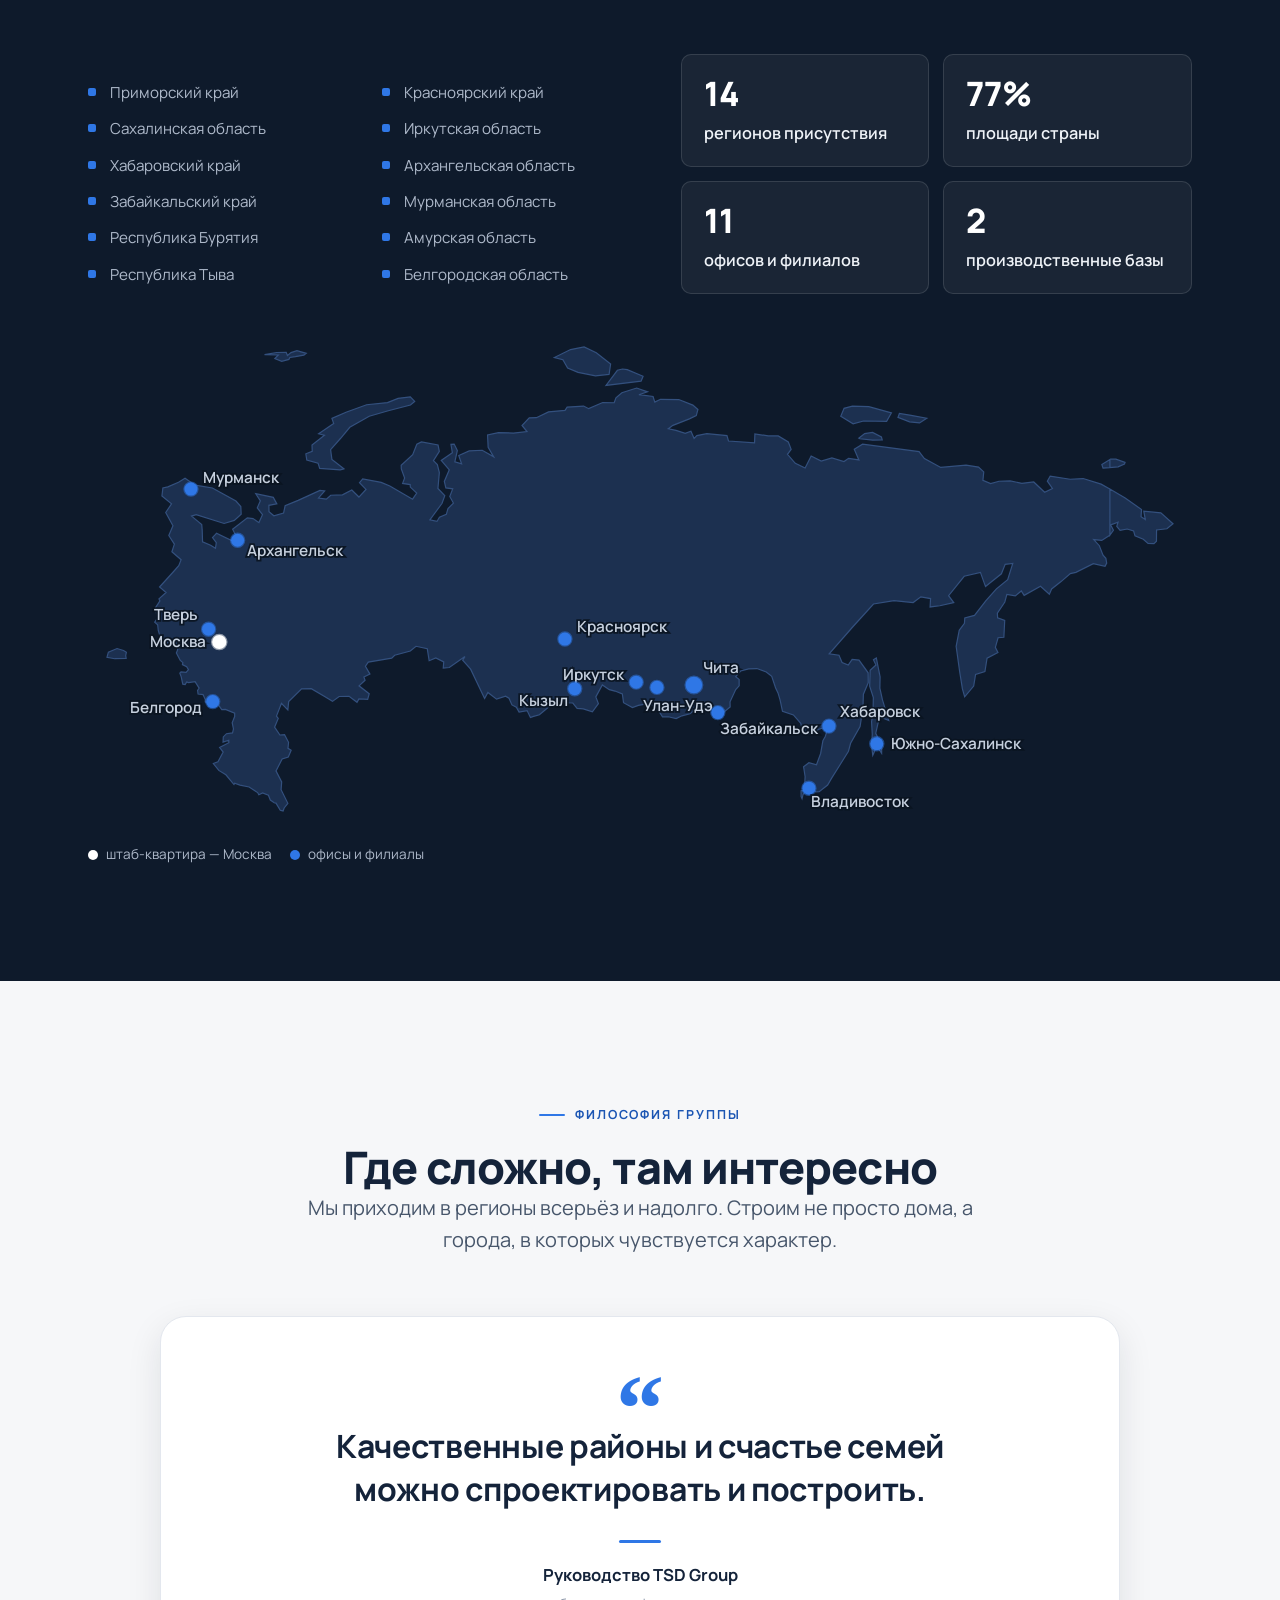
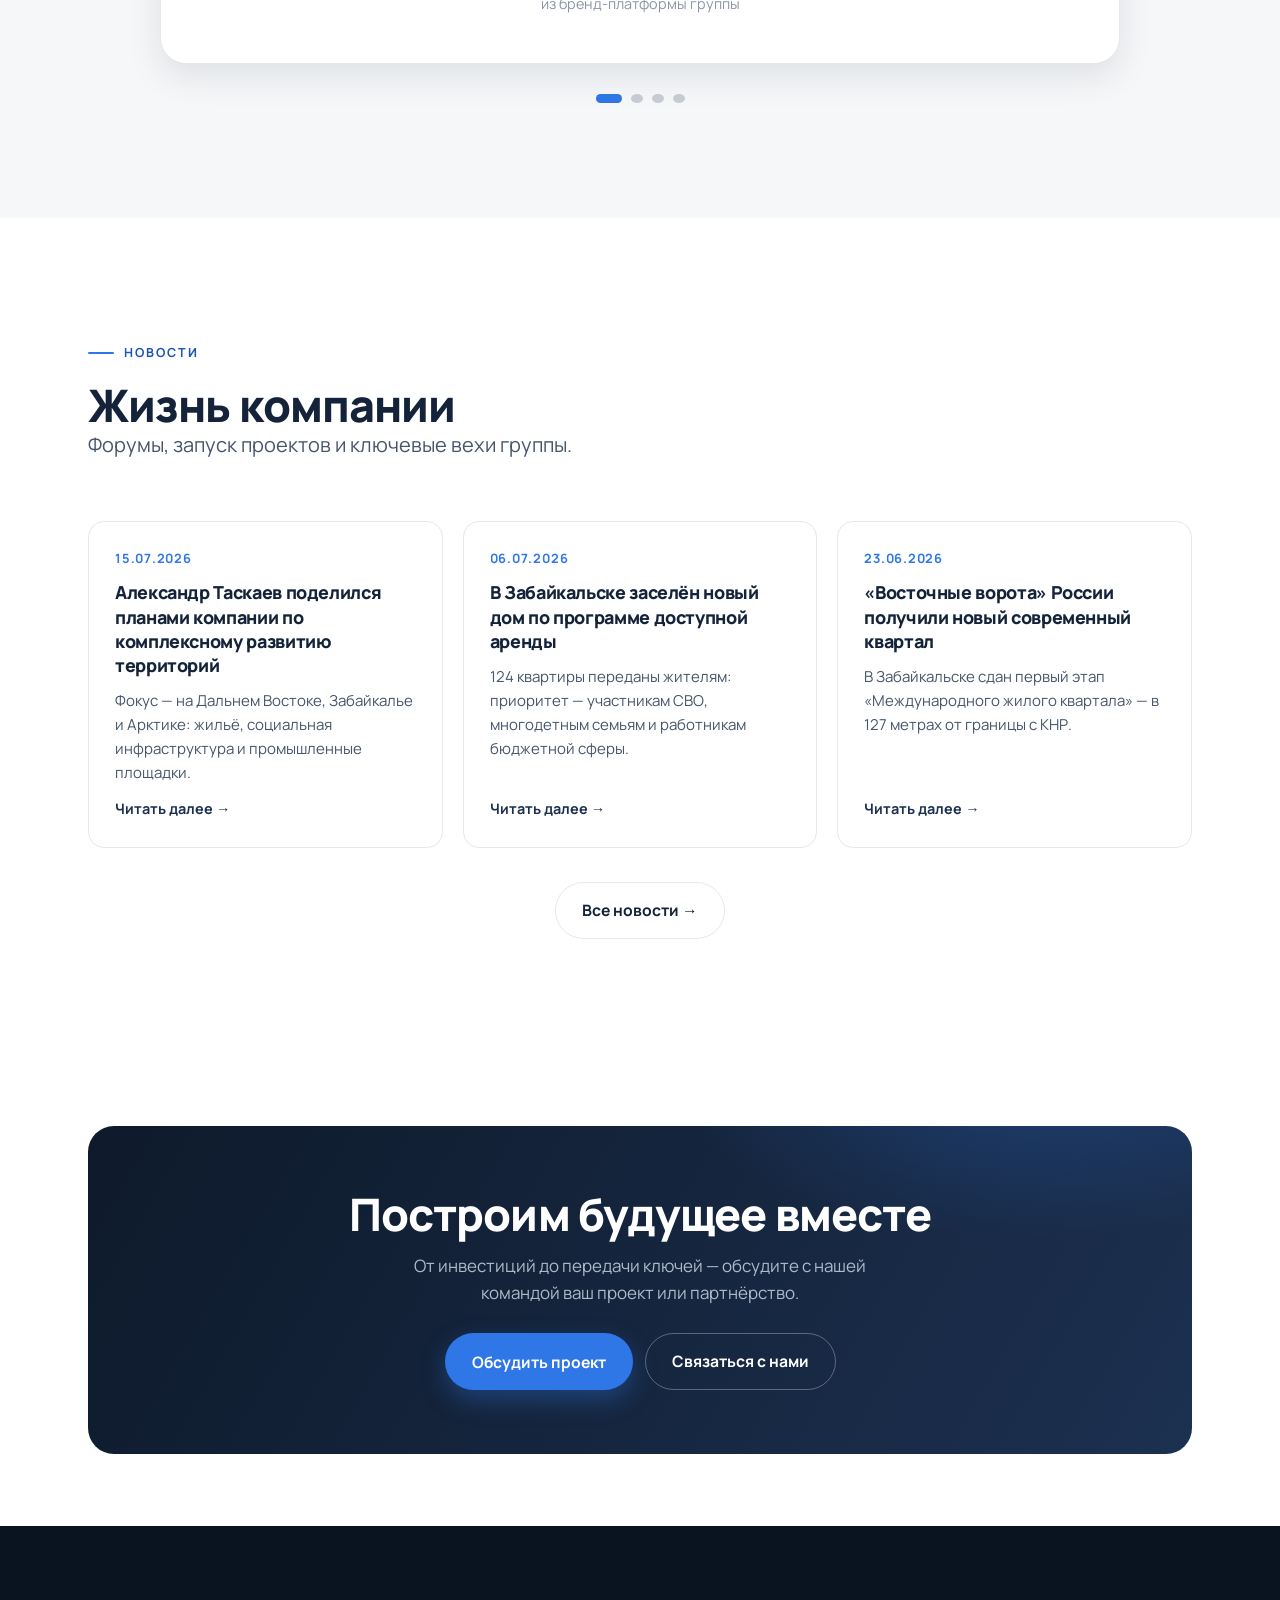
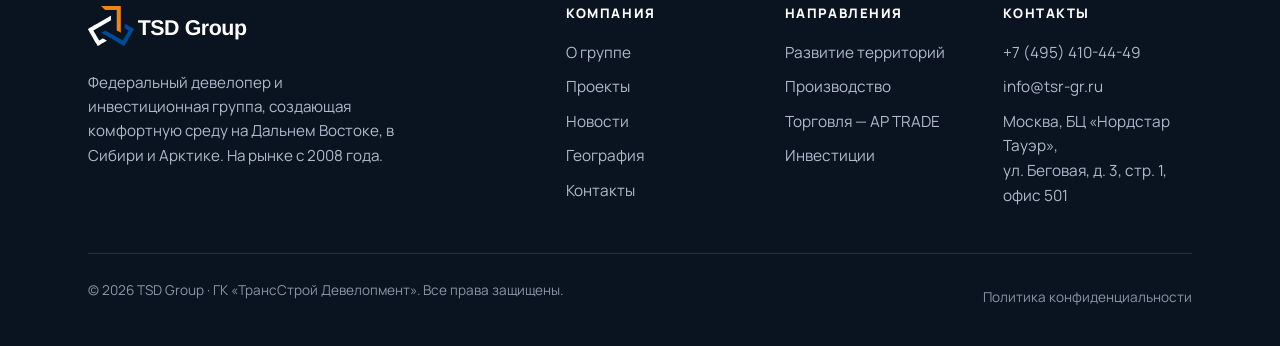
==== commit 83f6c73e: "Правки по замечаниям: цифра «14», секция фильма, руководство, контакты - Исправлена цифра «14 регион" ====
--- a/index.html
+++ b/index.html
@@ -10,8 +10,8 @@
     "@context": "https://schema.org",
     "@type": "Organization",
     "name": "TSD Group — ГК «ТрансСтрой Девелопмент»",
-    "url": "https://mops-tsd.github.io/tsd--/",
-    "logo": "https://mops-tsd.github.io/tsd--/assets/img/logo.svg",
+    "url": "./",
+    "logo": "assets/img/logo.svg",
     "foundingDate": "2008",
     "address": {
       "@type": "PostalAddress",
@@ -21,28 +21,28 @@
     },
     "contactPoint": {
       "@type": "ContactPoint",
-      "telephone": "+7-495-928-78-88",
+      "telephone": "+7-495-410-44-49",
       "contactType": "customer service",
       "email": "info@tsr-gr.ru"
     }
   }
   </script>
-  <link rel="canonical" href="https://mops-tsd.github.io/tsd--/" />
+  <link rel="canonical" href="./" />
   <meta name="theme-color" content="#0e1a2b" />
   <meta name="robots" content="index, follow" />
   <meta property="og:site_name" content="TSD Group" />
   <meta property="og:locale" content="ru_RU" />
   <meta property="og:type" content="website" />
-  <meta property="og:url" content="https://mops-tsd.github.io/tsd--/" />
+  <meta property="og:url" content="./" />
   <meta property="og:title" content="TSD Group — федеральный девелопер и инвестиционная группа" />
   <meta property="og:description" content="TSD Group (ГК «ТрансСтрой Девелопмент») — федеральный девелопер и инвестиционная группа. Комплексное развитие территорий, логистика, производство и инвестиции на Дальнем Востоке, в Сибири и Арктике." />
-  <meta property="og:image" content="https://mops-tsd.github.io/tsd--/assets/img/og-image.jpg" />
+  <meta property="og:image" content="assets/img/og-image.jpg" />
   <meta property="og:image:width" content="1200" />
   <meta property="og:image:height" content="630" />
   <meta name="twitter:card" content="summary_large_image" />
   <meta name="twitter:title" content="TSD Group — федеральный девелопер и инвестиционная группа" />
   <meta name="twitter:description" content="TSD Group (ГК «ТрансСтрой Девелопмент») — федеральный девелопер и инвестиционная группа. Комплексное развитие территорий, логистика, производство и инвестиции на Дальнем Востоке, в Сибири и Арктике." />
-  <meta name="twitter:image" content="https://mops-tsd.github.io/tsd--/assets/img/og-image.jpg" />
+  <meta name="twitter:image" content="assets/img/og-image.jpg" />
   <link rel="manifest" href="site.webmanifest" />
   <link rel="apple-touch-icon" href="assets/img/favicon.svg" />
   <!-- ПОДТВЕРЖДЕНИЕ ПРАВ НА САЙТ: вставьте коды из Google Search Console и Яндекс.Вебмастера и раскомментируйте
@@ -95,7 +95,7 @@
     <a href="news.html" data-i18n="nav.news">Новости</a>
     <a href="contacts.html" data-i18n="nav.contacts">Контакты</a>
     <div class="drawer__foot">
-      <a href="tel:+74959287888">+7 (495) 928-78-88</a>
+      <a href="tel:+74954104449">+7 (495) 410-44-49</a>
       <a href="mailto:info@tsr-gr.ru">info@tsr-gr.ru</a>
     </div>
   </div>
@@ -254,7 +254,7 @@
   </section>
 
   <!-- ============ FILM ============ -->
-  <section class="section section--dark" id="film">
+  <section class="section section--dark section--tight" id="film">
     <div class="container">
       <div class="film-grid">
         <div class="reveal">
@@ -267,6 +267,10 @@
             <li><span class="tick"><svg viewBox="0 0 24 24" fill="none" stroke="currentColor" stroke-width="3" stroke-linecap="round" stroke-linejoin="round"><path d="M20 6 9 17l-5-5"/></svg></span><span data-i18n="film.a3">Знание региональных особенностей</span></li>
             <li><span class="tick"><svg viewBox="0 0 24 24" fill="none" stroke="currentColor" stroke-width="3" stroke-linecap="round" stroke-linejoin="round"><path d="M20 6 9 17l-5-5"/></svg></span><span data-i18n="film.a4">Комплексный подход к девелопменту</span></li>
           </ul>
+          <div class="film__actions">
+            <a href="projects.html" class="btn btn--primary" data-i18n="film.cta1">Смотреть проекты</a>
+            <button class="btn btn--ghost" data-open-callback data-i18n="film.cta2">Обсудить проект</button>
+          </div>
         </div>
         <div class="reveal" data-delay="1">
           <div class="film__player" id="filmPlayer">
@@ -564,7 +568,7 @@
           </div>
           <div class="footer-col">
             <h4 data-i18n="foot.contacts">Контакты</h4>
-            <a href="tel:+74959287888">+7 (495) 928-78-88</a>
+            <a href="tel:+74954104449">+7 (495) 410-44-49</a>
             <a href="mailto:info@tsr-gr.ru">info@tsr-gr.ru</a>
             <p>Москва, БЦ «Нордстар Тауэр»,<br>ул. Беговая, д. 3, стр. 1, офис 501</p>
           </div>
--- a/assets/css/style.css
+++ b/assets/css/style.css
@@ -233,9 +233,9 @@
   background: rgba(255,255,255,.05); border: 1px solid var(--line-dark);
   border-radius: 14px; padding: 16px 20px; backdrop-filter: blur(4px);
 }
-.metric-chip b { font-size: clamp(1.9rem, 5vw, 2.6rem); font-weight: 800; color: #fff; letter-spacing: -.02em; line-height: 1; white-space: nowrap; flex: none; }
-.metric-chip b small { font-size: .5em; font-weight: 700; color: var(--orange-300); margin-left: 4px; white-space: nowrap; }
-.metric-chip span { font-size: .95rem; color: var(--on-dark-soft); }
+.metric-chip b { font-size: clamp(2.3rem, 5.4vw, 3.1rem); font-weight: 800; color: #fff; letter-spacing: -.02em; line-height: 1; white-space: nowrap; flex: none; }
+.metric-chip b small { font-size: .46em; font-weight: 700; color: var(--orange-300); margin-left: 4px; white-space: nowrap; }
+.metric-chip span { font-size: 1rem; color: var(--on-dark-soft); }
 
 /* Hero visual — animated building */
 .hero__visual { position: relative; min-height: 320px; display: flex; align-items: flex-end; justify-content: center; }
@@ -347,6 +347,7 @@
   display: grid; place-items: center; background: rgba(47,119,230,.16); color: var(--orange-300);
 }
 .film__accents .tick svg { width: 13px; height: 13px; }
+.film__actions { display: flex; flex-wrap: wrap; gap: 12px; margin-top: 28px; }
 
 .film__player {
   position: relative; border-radius: var(--radius-lg); overflow: hidden;
@@ -481,7 +482,8 @@
 .geo__stats { display: grid; grid-template-columns: repeat(2,1fr); gap: 14px; }
 .geo__stat { background: rgba(255,255,255,.05); border: 1px solid var(--line-dark); border-radius: var(--radius-sm); padding: 22px 22px 20px; }
 .geo__stat b { font-size: 2.1rem; font-weight: 800; color: #fff; display: block; line-height: 1; margin-bottom: 8px; }
-.geo__stat span { font-size: 1.02rem; font-weight: 600; color: var(--on-dark); line-height: 1.35; }
+.geo__stat b span { font-size: inherit; font-weight: inherit; color: inherit; }
+.geo__stat > span { font-size: 1.02rem; font-weight: 600; color: var(--on-dark); line-height: 1.35; }
 .geo__list { columns: 2; column-gap: 26px; margin: 20px 0 0; padding: 0; list-style: none; }
 .geo__list li { color: var(--on-dark-soft); font-size: .95rem; padding: 6px 0 6px 22px; position: relative; break-inside: avoid; }
 .geo__list li::before { content: ""; position: absolute; left: 0; top: 13px; width: 8px; height: 8px; background: var(--orange); border-radius: 2px; }
@@ -665,6 +667,13 @@
 .pj__ph:hover { transform: translateY(-3px); box-shadow: var(--shadow); }
 .pj__ph::after { content: ""; position: absolute; inset: 0; box-shadow: inset 0 0 0 1px rgba(10,20,32,.06); border-radius: var(--radius-sm); }
 .pj__count { font-size: .82rem; font-weight: 700; color: var(--ink-faint); margin: 16px 0 0; }
+.pj__sales {
+  margin-top: 14px; padding: 14px 18px; border-radius: 12px; line-height: 1.5;
+  background: rgba(47,119,230,.07); border: 1px solid rgba(47,119,230,.18);
+  font-weight: 700; color: var(--ink); font-size: .95rem;
+}
+.pj__sales a { color: var(--gold-ink); text-decoration: none; border-bottom: 1px solid rgba(47,119,230,.4); }
+.pj__sales a:hover { color: var(--orange); }
 
 /* Lightbox */
 .lightbox {
@@ -760,6 +769,27 @@
 .value__n { font-size: .85rem; font-weight: 800; color: var(--orange); flex: none; width: 42px; letter-spacing: .1em; }
 .value h3 { margin-bottom: 6px; }
 .value p { color: var(--ink-soft); margin: 0; }
+
+/* Team / leadership cards */
+.team { display: grid; gap: 18px; grid-template-columns: 1fr; }
+@media (min-width: 720px) { .team { grid-template-columns: 1fr 1fr; } }
+.person {
+  display: flex; gap: 18px; align-items: flex-start;
+  background: var(--navy-800); border: 1px solid var(--line-dark); border-radius: var(--radius);
+  padding: 24px; transition: transform .3s var(--ease), background .3s;
+}
+.person:hover { transform: translateY(-4px); background: var(--navy-700); }
+.person__ava {
+  flex: none; width: 66px; height: 66px; border-radius: 50%; display: grid; place-items: center;
+  font-weight: 800; font-size: 1.35rem; color: #fff; letter-spacing: .02em;
+  background: linear-gradient(135deg, var(--orange), var(--navy-600));
+}
+.person__ava--tbd { background: rgba(255,255,255,.06); color: var(--on-dark-soft); }
+.person__ava--tbd svg { width: 32px; height: 32px; }
+.person__role { display: block; font-size: .74rem; font-weight: 800; letter-spacing: .08em; text-transform: uppercase; color: var(--orange-300); margin-bottom: 7px; line-height: 1.3; }
+.person__info h3 { color: #fff; font-size: 1.18rem; margin-bottom: 8px; }
+.person__info p { color: var(--on-dark-soft); font-size: .95rem; margin: 0; }
+.person--tbd h3 { color: var(--on-dark-soft); }
 
 /* Timeline */
 .timeline { position: relative; padding-left: 26px; }
@@ -857,9 +887,9 @@
   .hero__actions { gap: 10px; }
   .hero__actions .btn { flex: 1 1 46%; padding: 15px 14px; }
   .hero__metrics { margin-top: 2px; gap: 10px; }
-  .metric-chip { padding: 13px 16px; gap: 12px; }
-  .metric-chip b { font-size: 1.6rem; }
-  .metric-chip span { font-size: .9rem; }
+  .metric-chip { padding: 14px 16px; gap: 12px; }
+  .metric-chip b { font-size: 2rem; }
+  .metric-chip span { font-size: .95rem; }
 
   /* Tighter vertical rhythm so the page is far shorter */
   .section { padding: 42px 0; }
